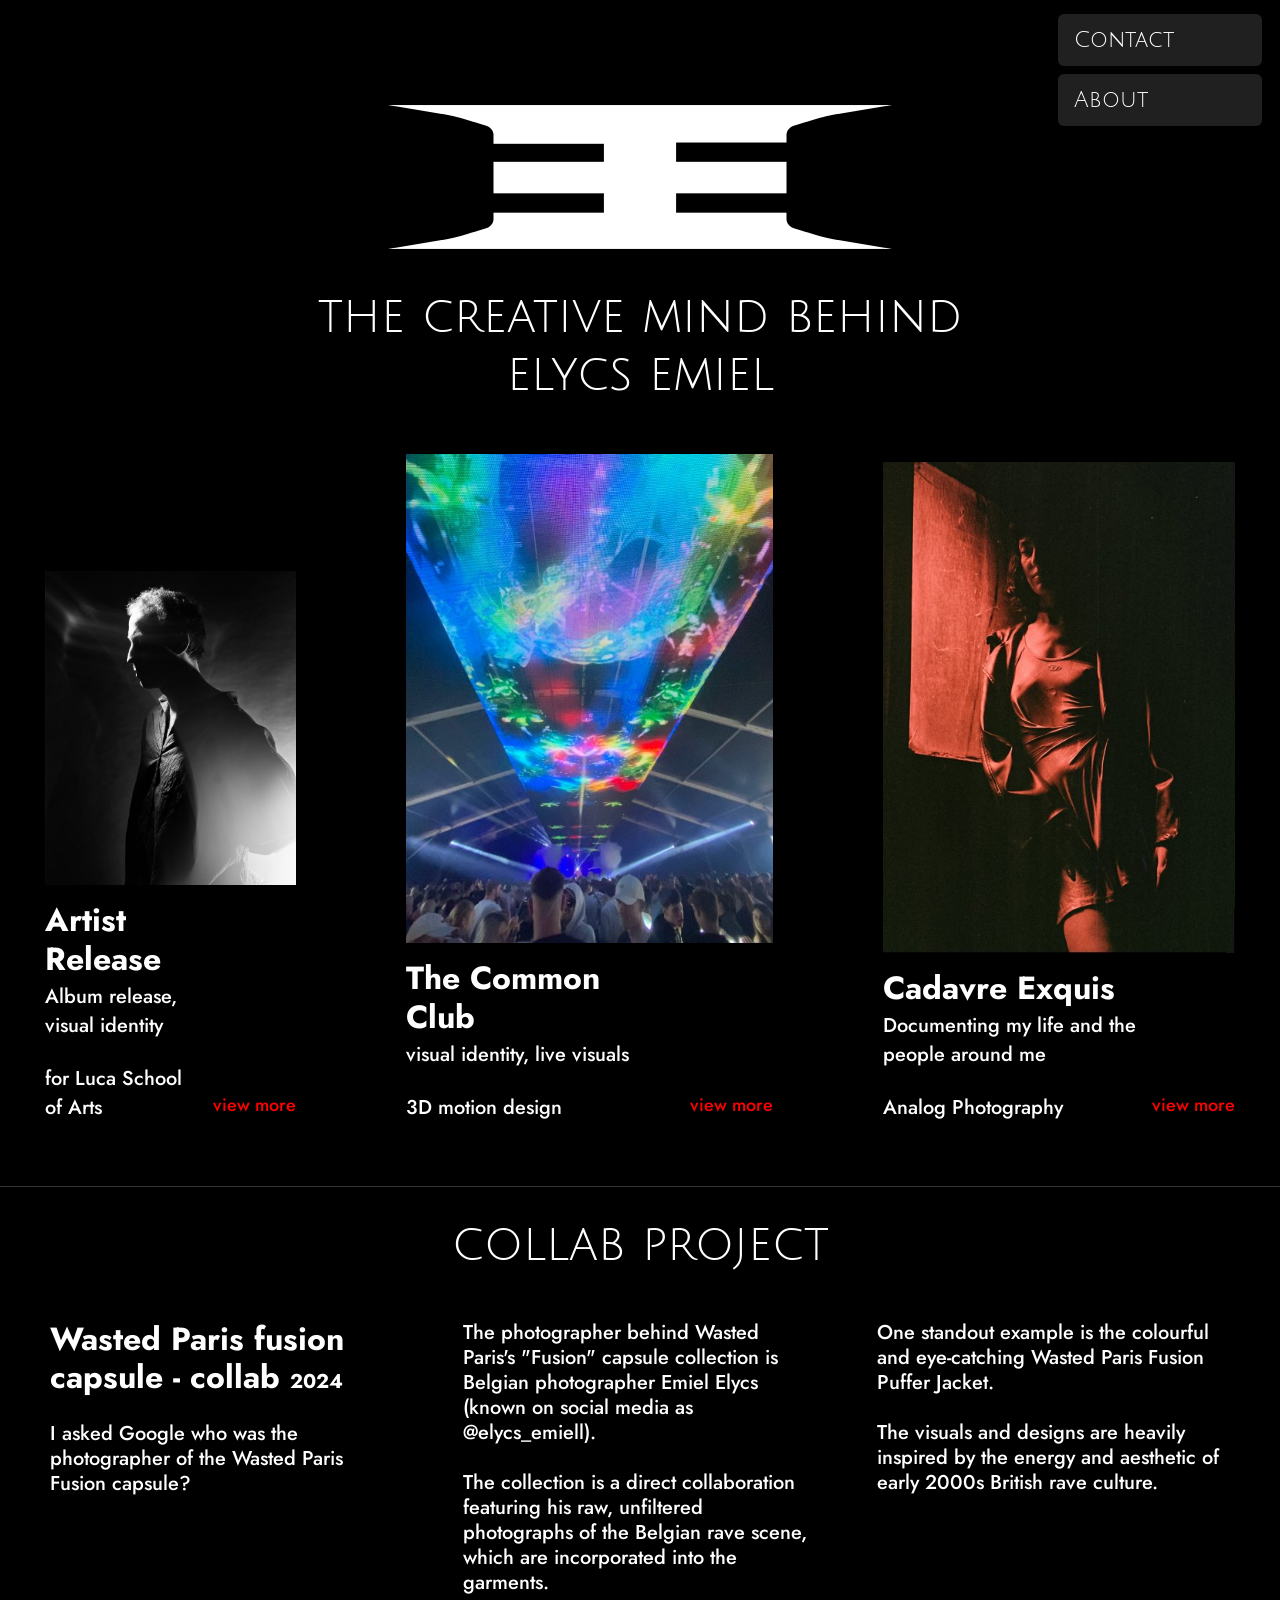
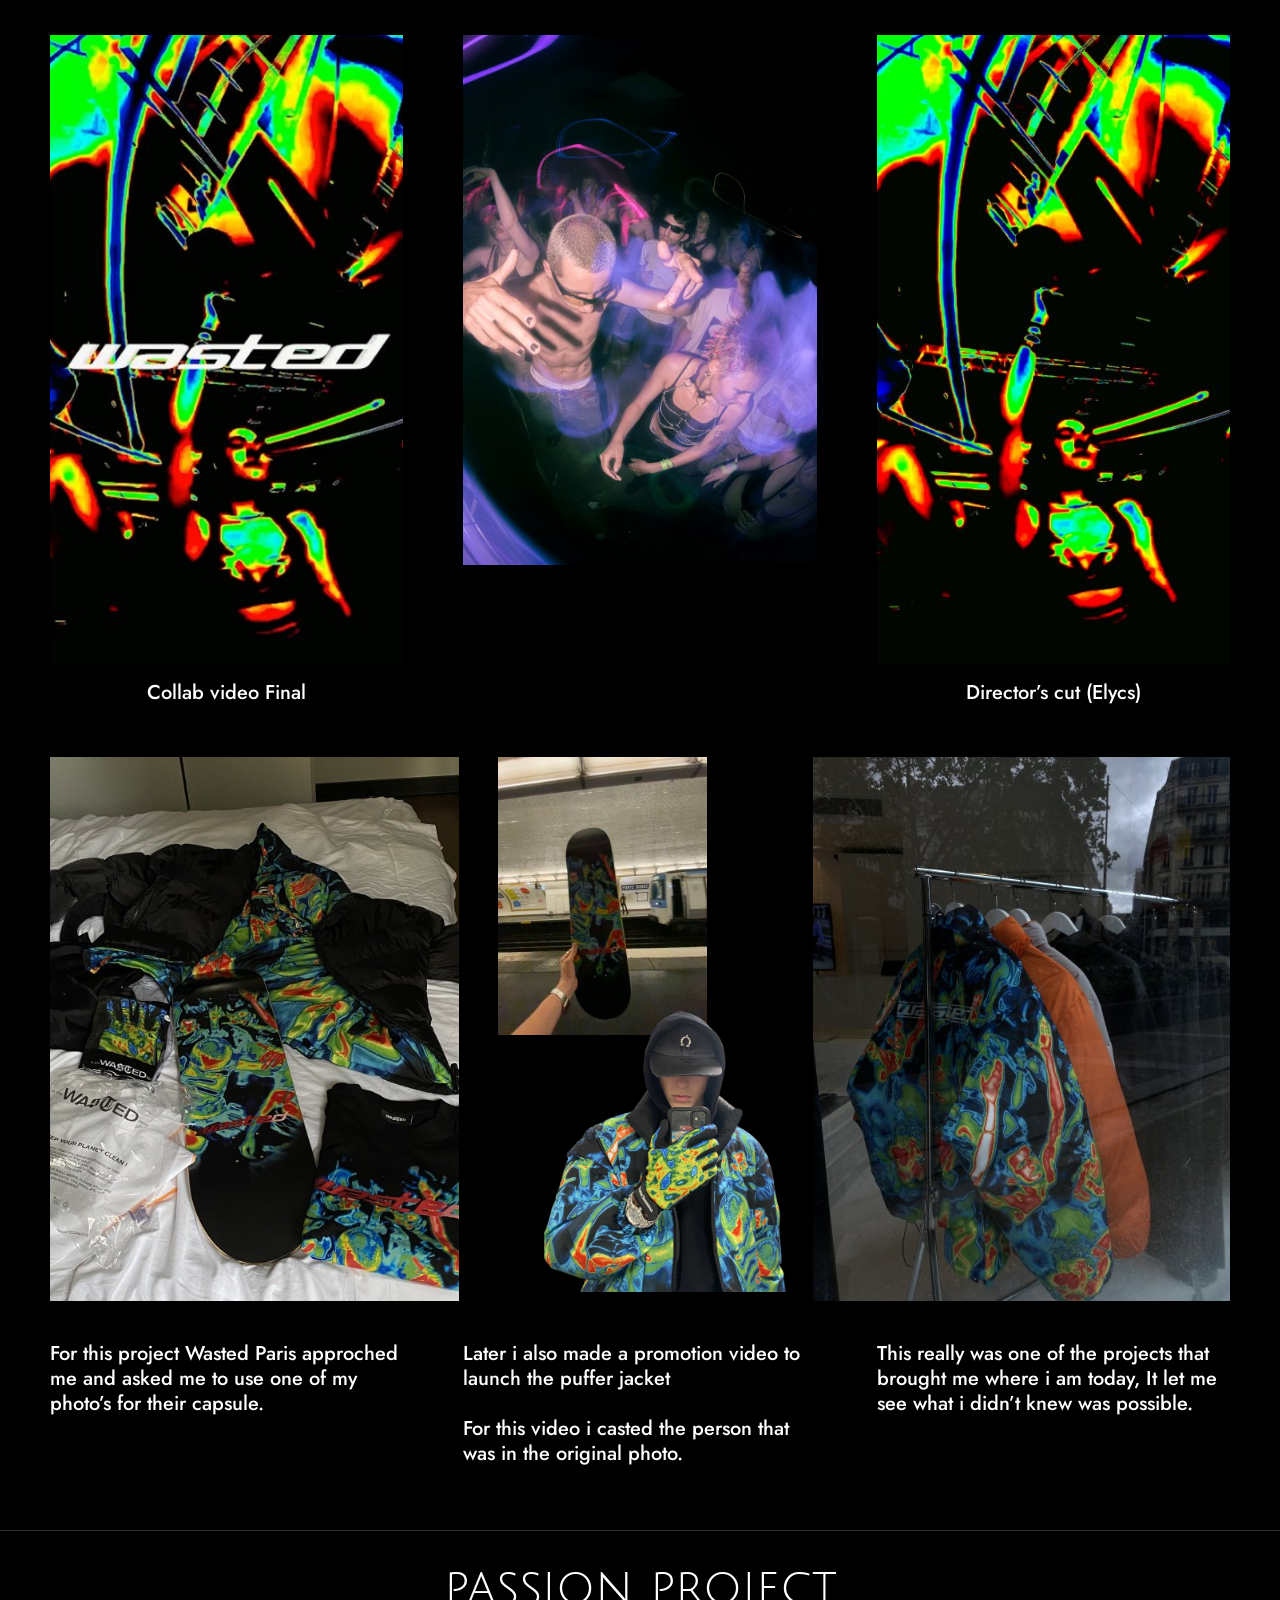
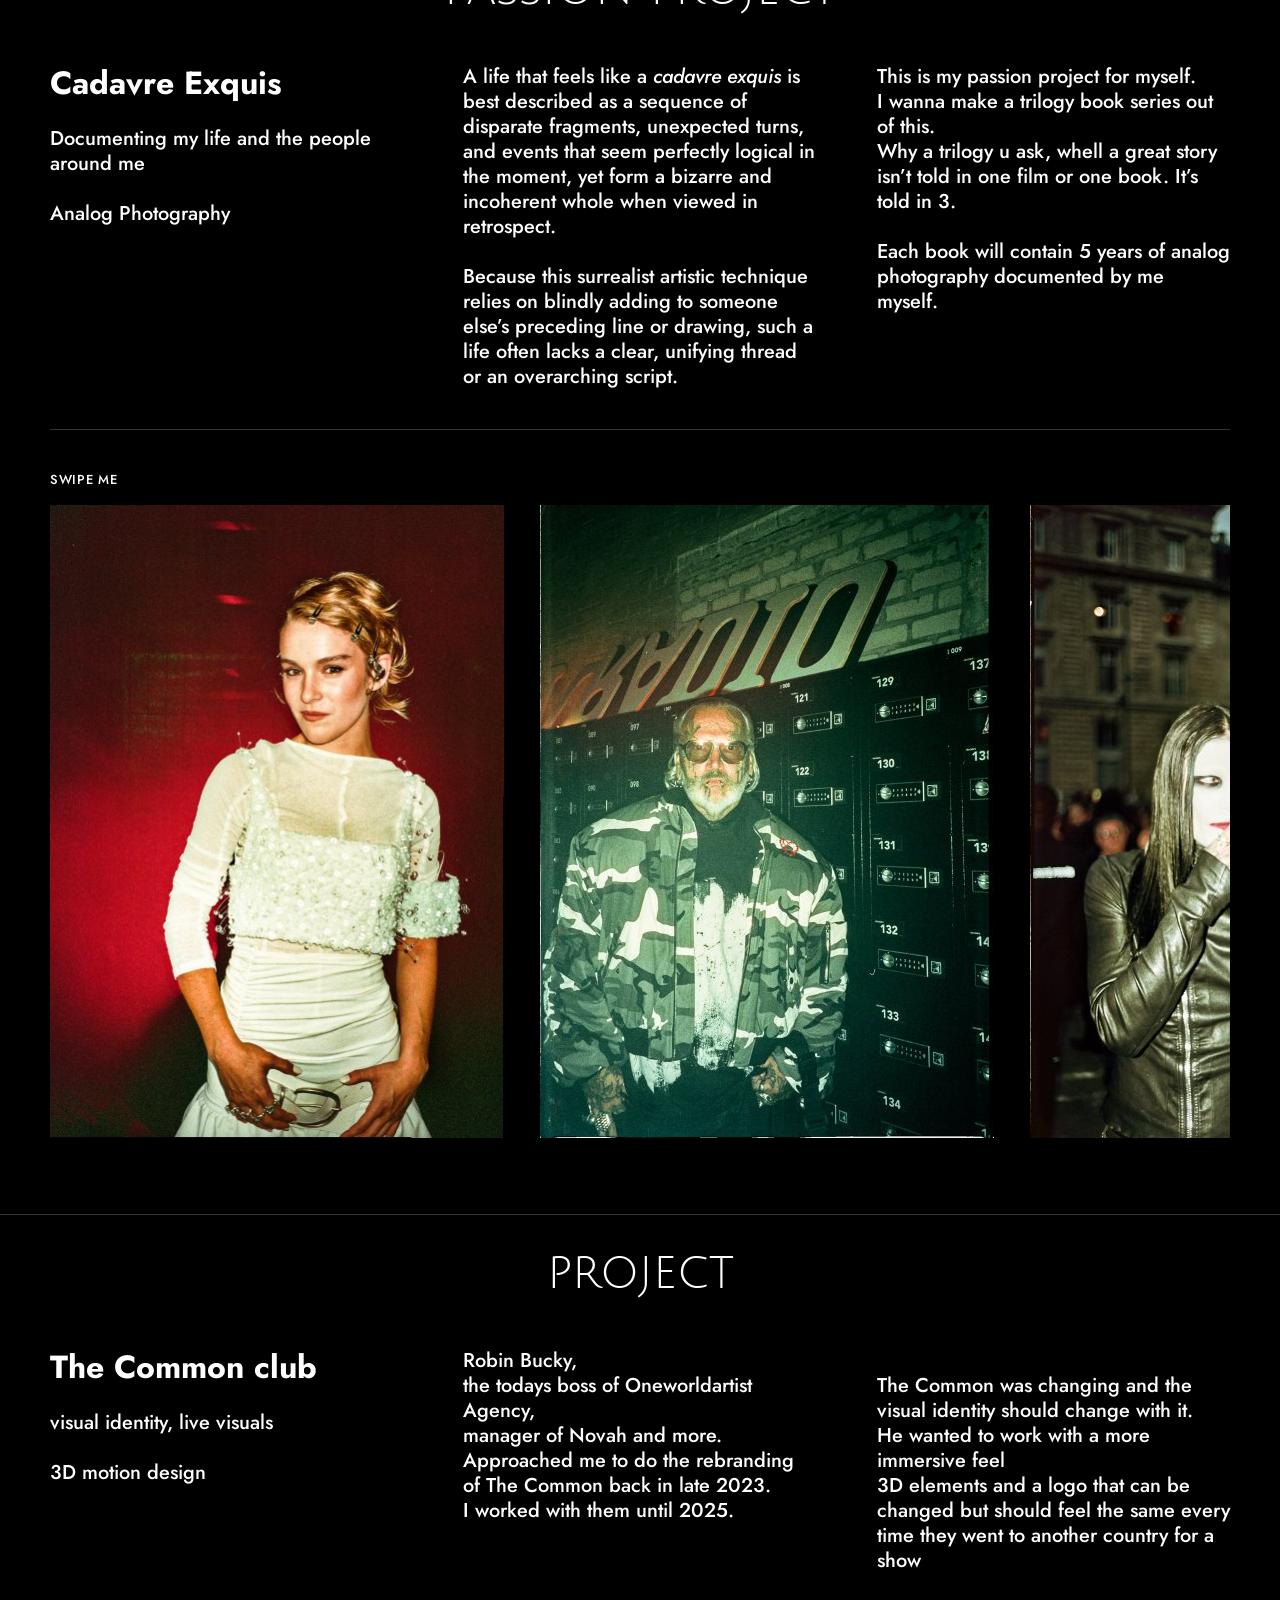
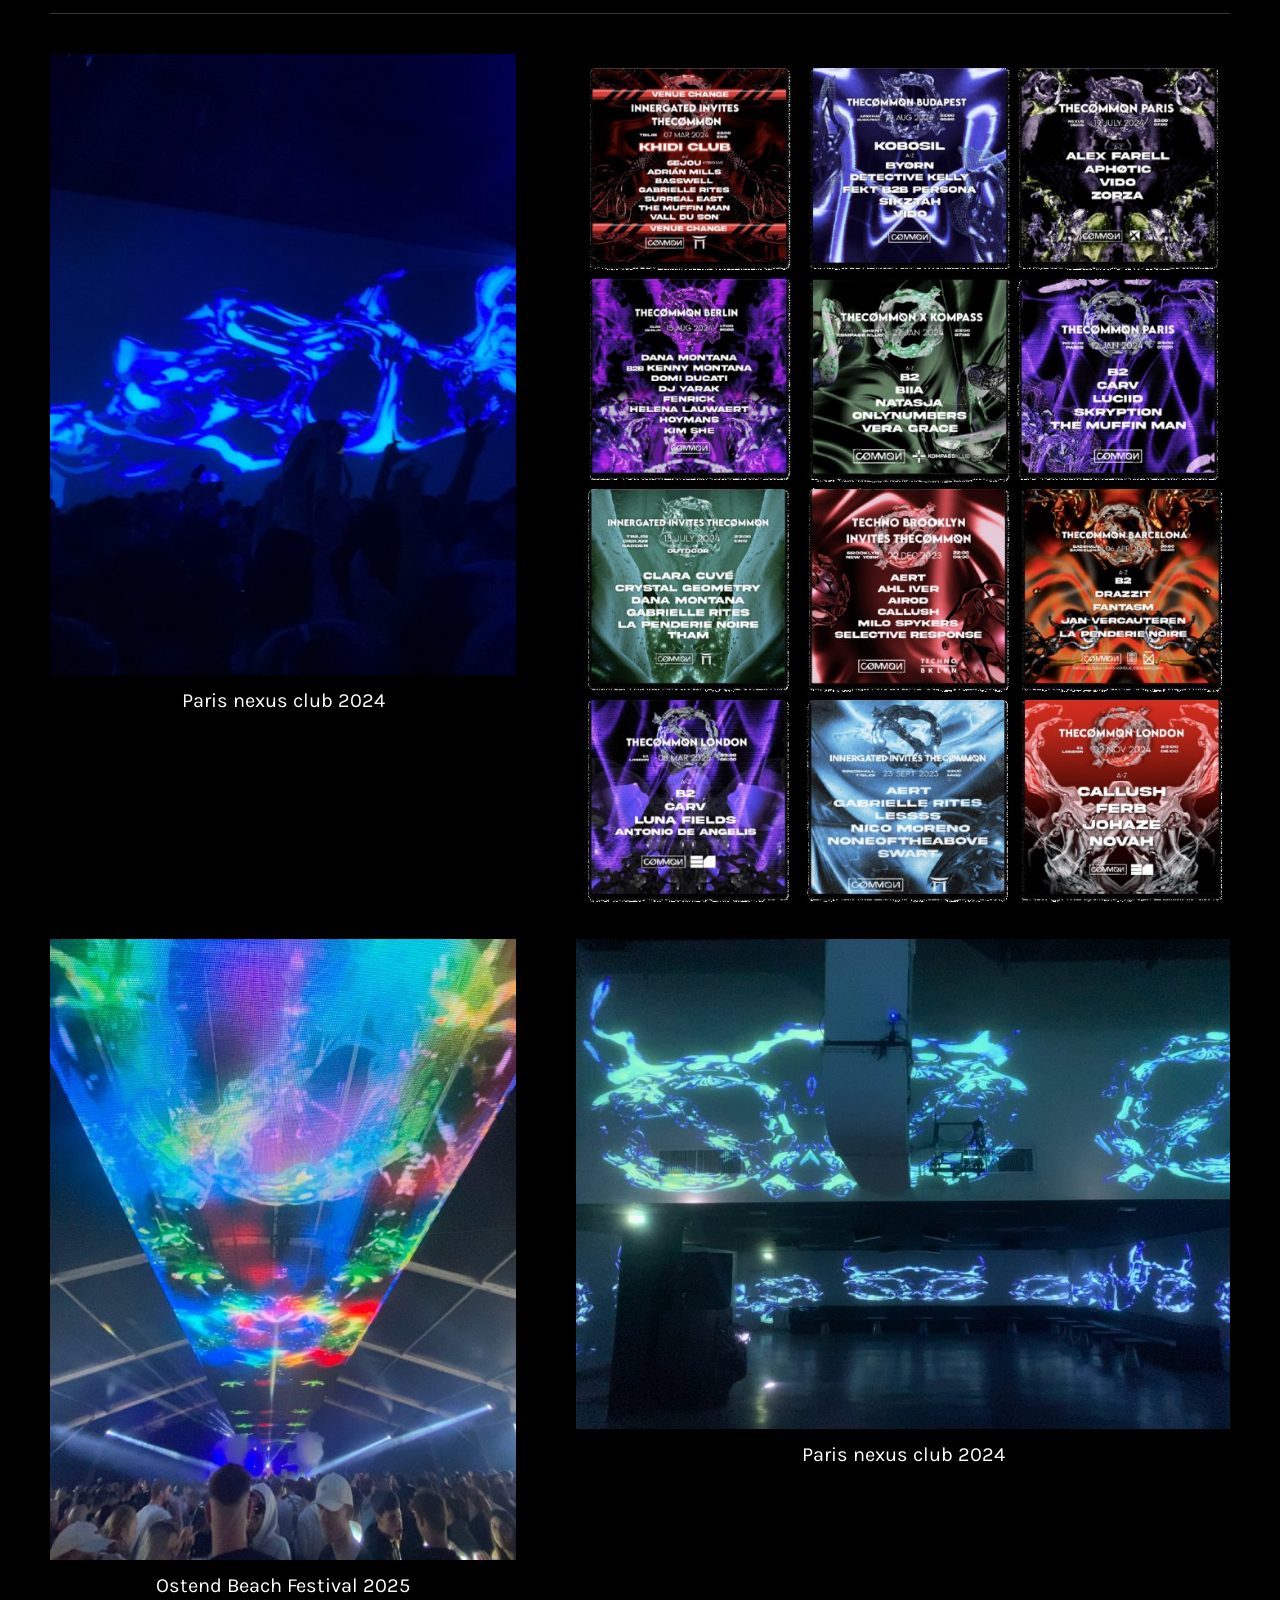
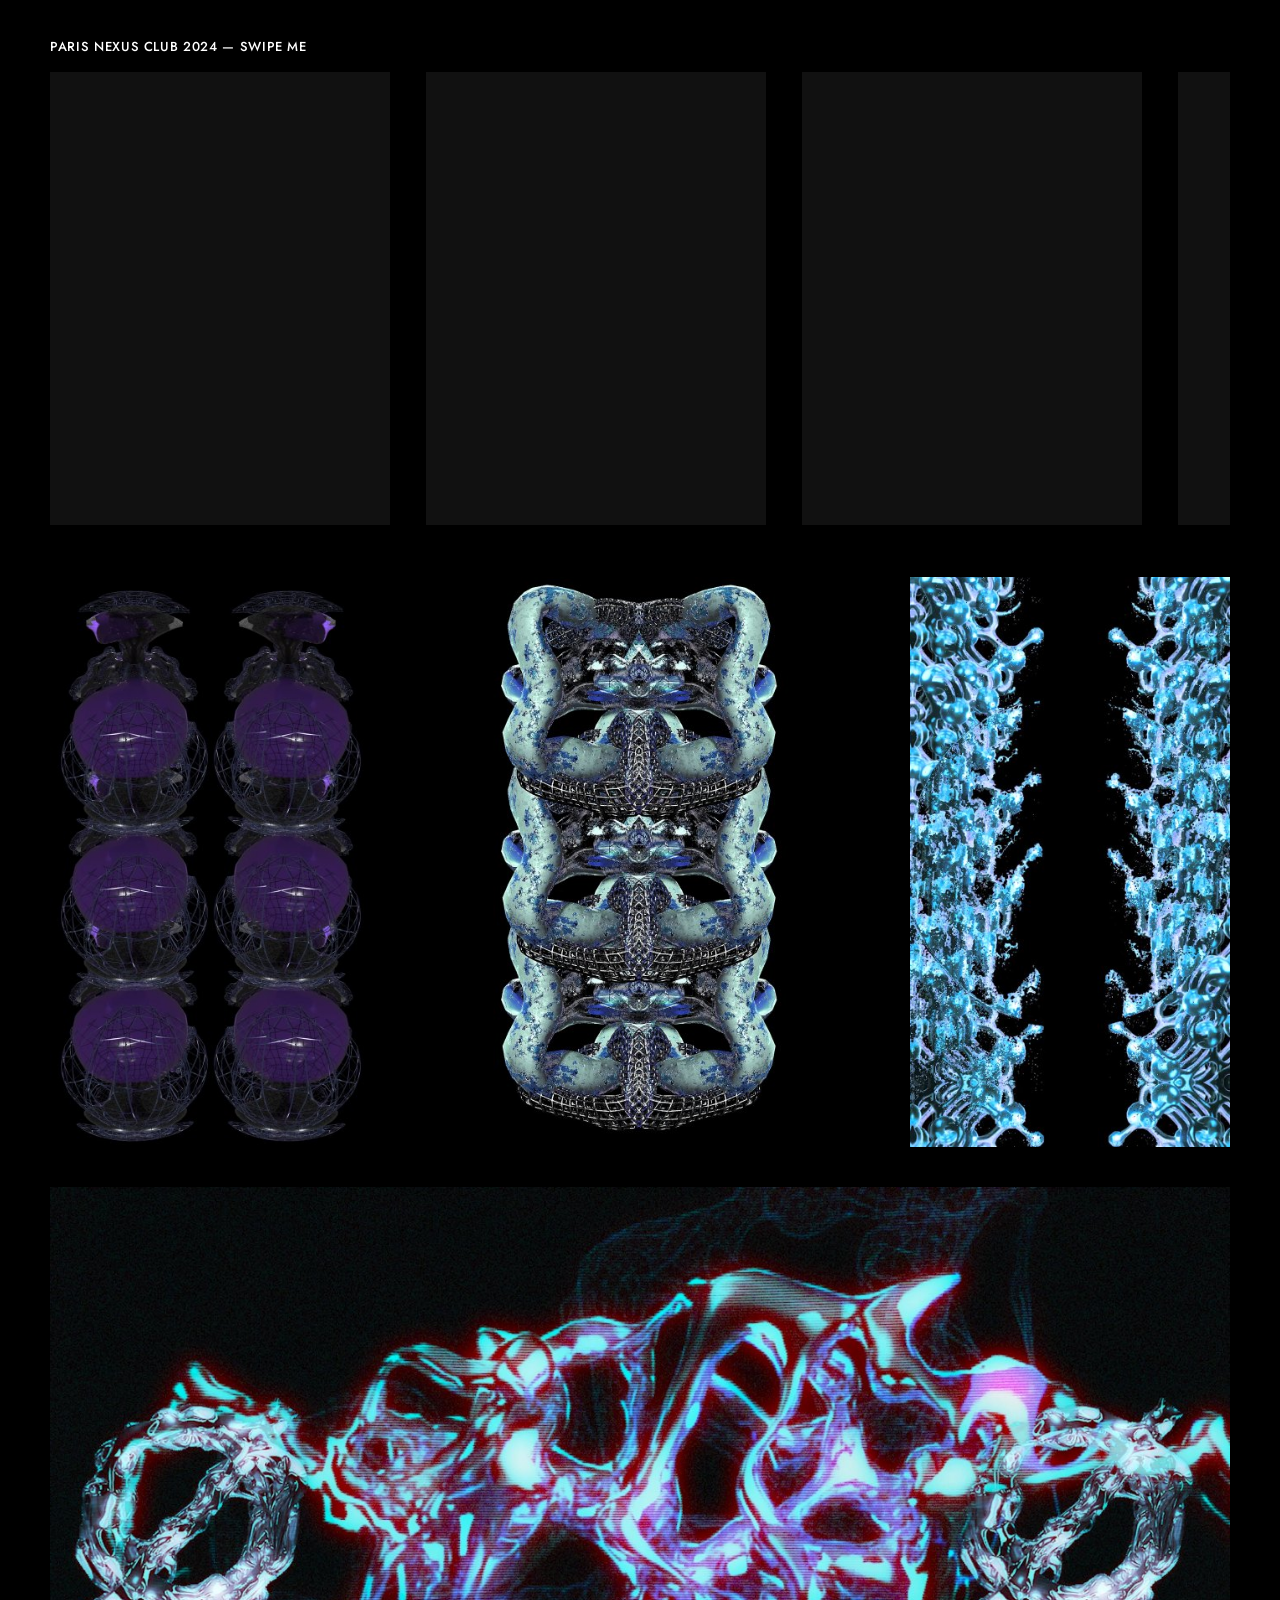
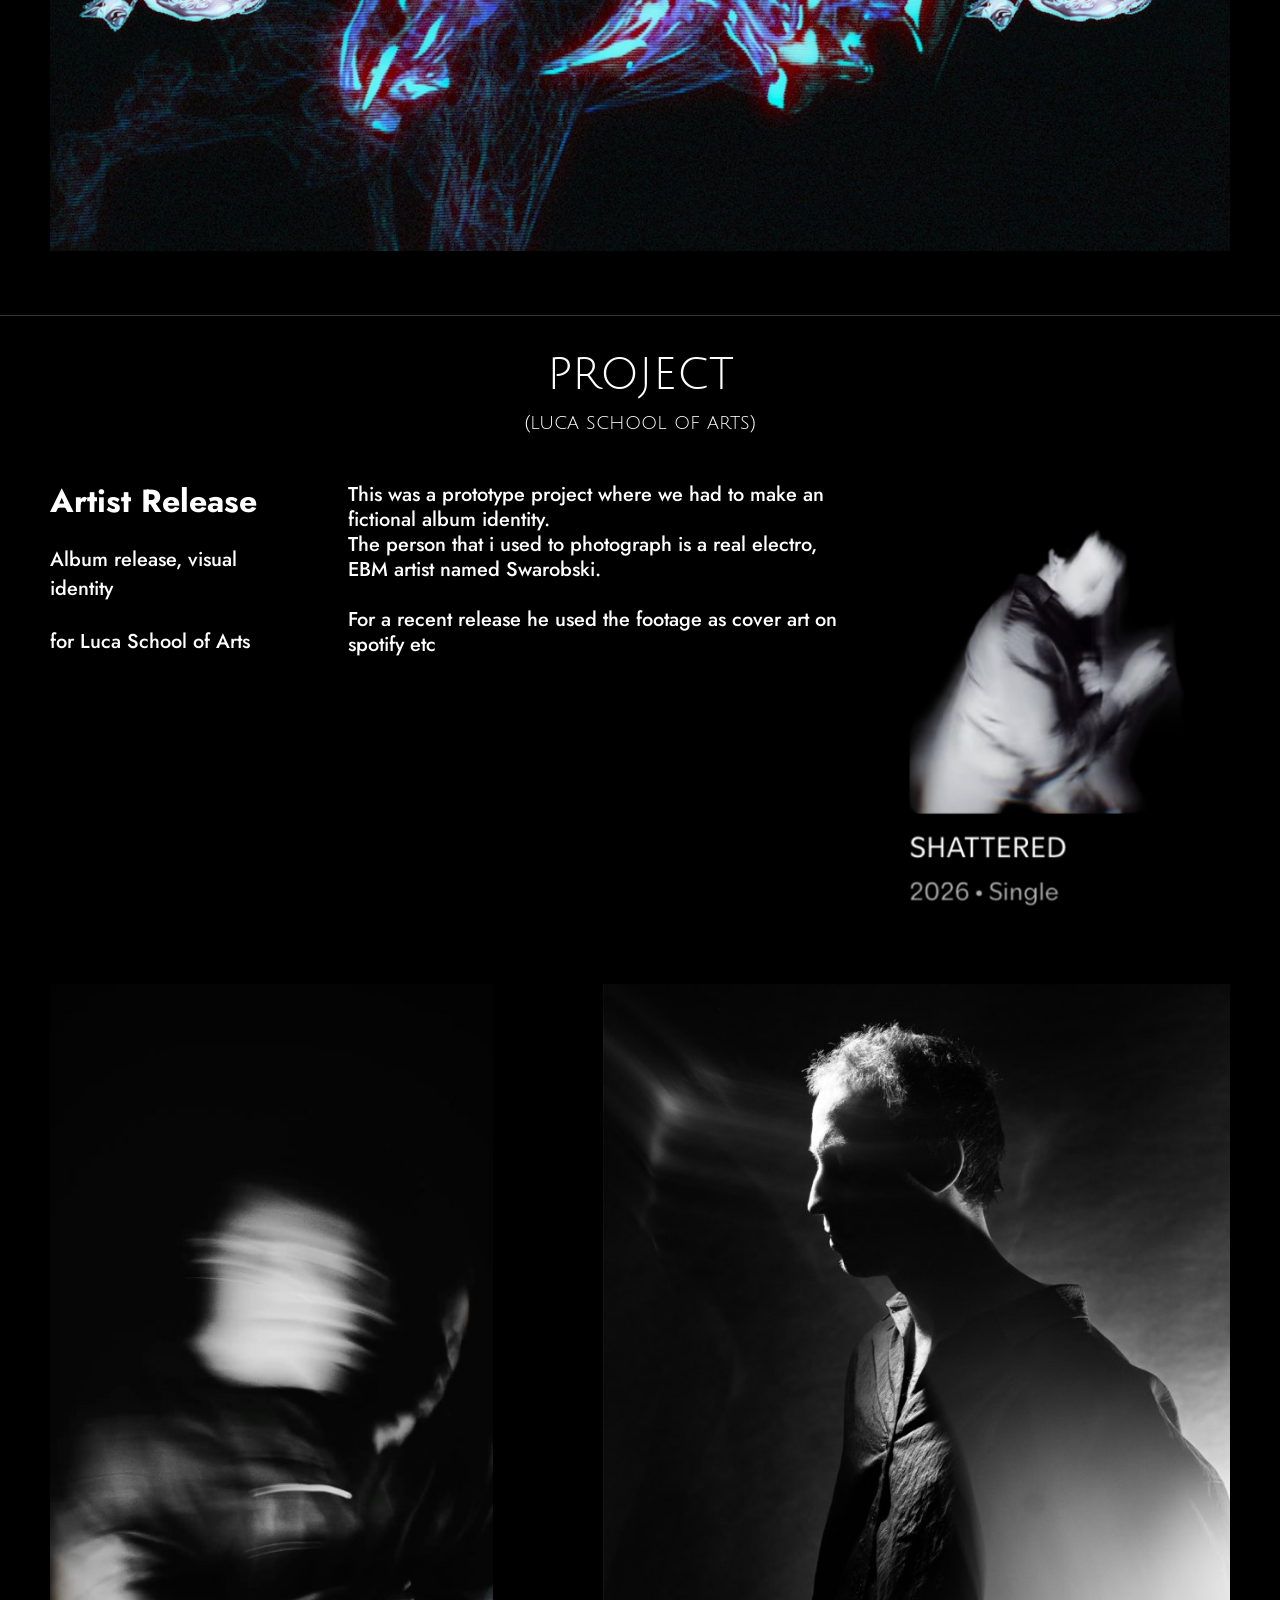
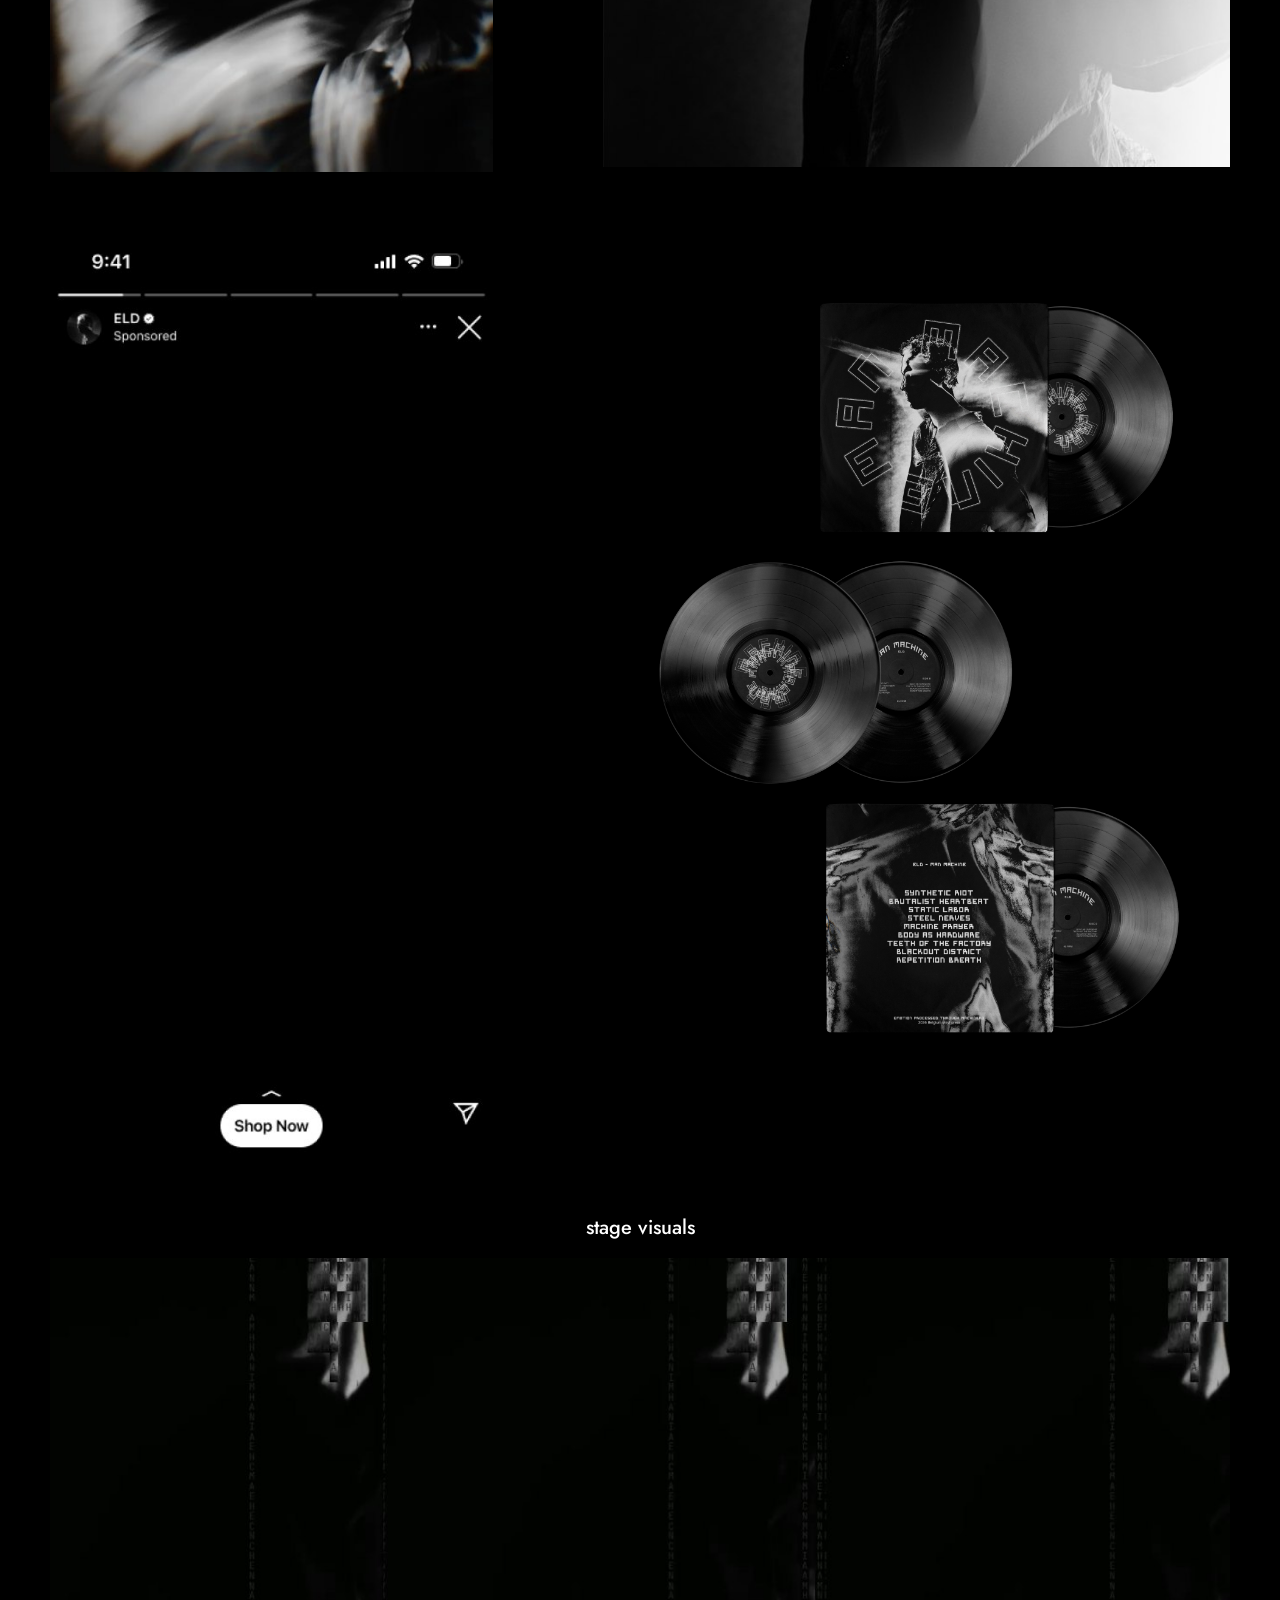
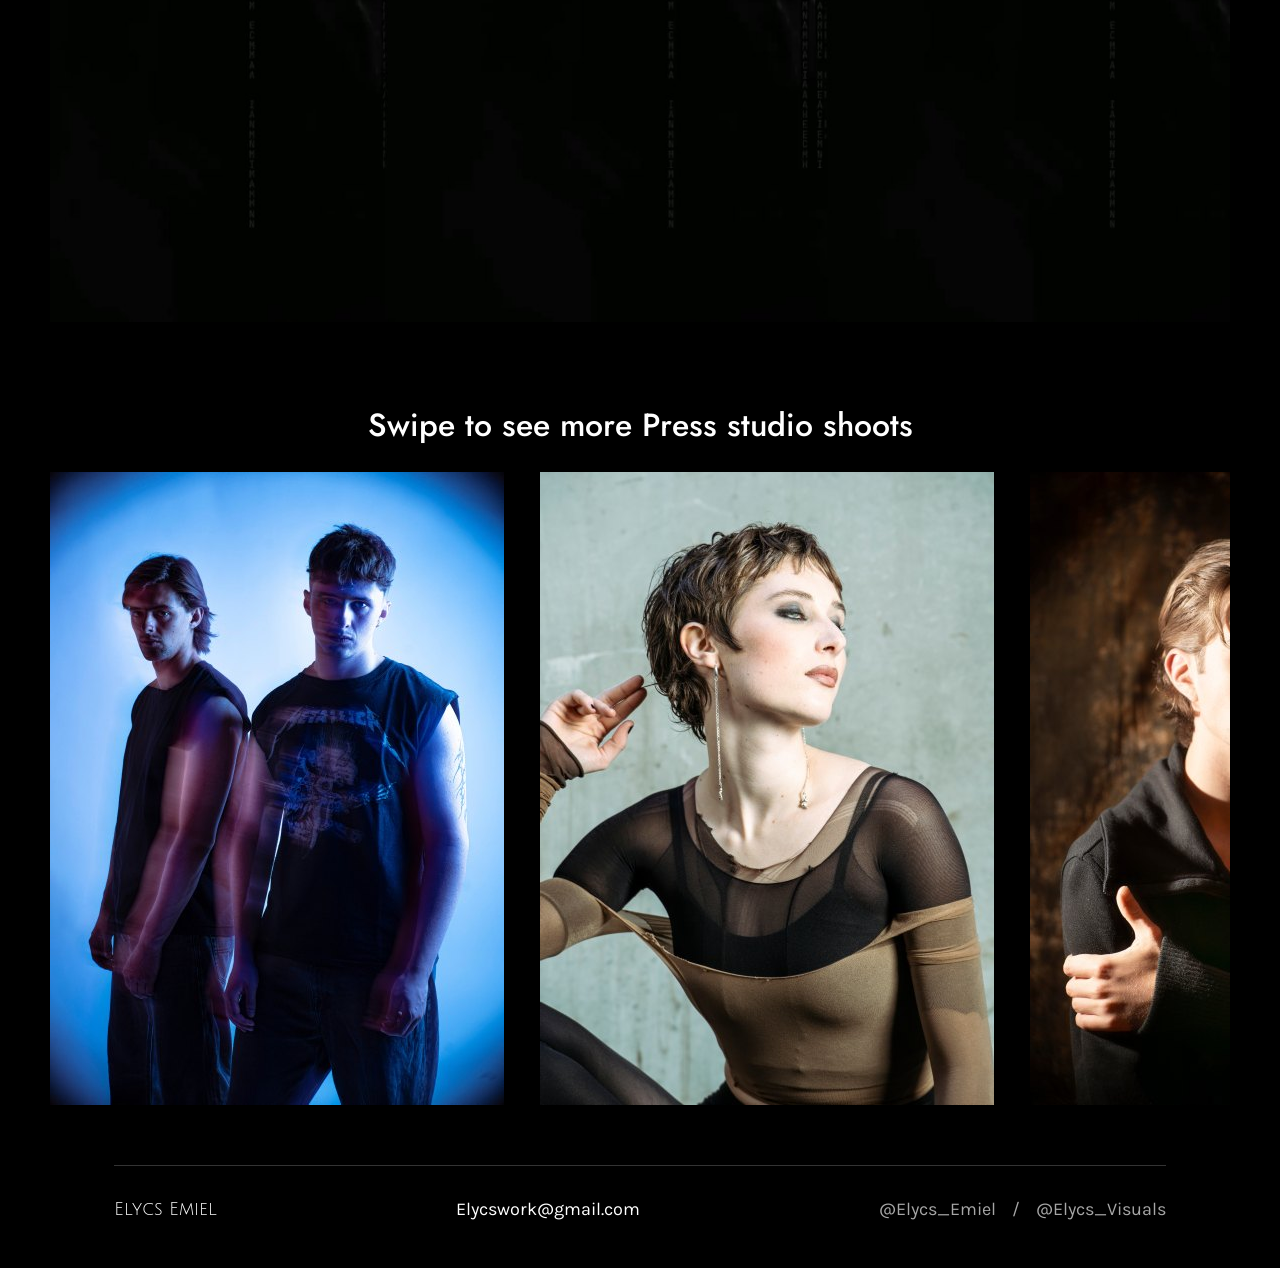
==== index.html @ 51294d19 "Add videos (The Common, Paris Nexus clips, Wasted Paris) Co-Authored-By: Claude Opus 5.5 <noreply@an" ====
<!DOCTYPE html>
<html lang="en">
<head>
  <meta charset="UTF-8">
  <meta name="viewport" content="width=device-width, initial-scale=1.0">
  <title>Elycs Emiel — Visual storyteller</title>
  <meta name="description" content="Portfolio of Elycs Emiel (Emiel Desmit): photography, video, visual design and 3D motion.">
  <link rel="preconnect" href="https://fonts.googleapis.com">
  <link rel="preconnect" href="https://fonts.gstatic.com" crossorigin>
  <link href="https://fonts.googleapis.com/css2?family=Julius+Sans+One&family=Karla:wght@400&family=Jost:wght@500;700&display=swap" rel="stylesheet">
  <link rel="stylesheet" href="css/style.css">
</head>
<body>

  <nav class="menu" aria-label="Main">
    <a href="contact.html">Contact</a>
    <a href="about.html">About</a>
  </nav>

  <main class="wrap">

    <!-- Hero -->
    <header class="hero">
      <img class="logo" src="img/logo.png" alt="Elycs Emiel">
      <h1>the creative mind behind<br>elycs emiel</h1>
    </header>

    <!-- Project overview -->
    <section class="cards" aria-label="Projects">
      <article class="card">
        <a class="thumb" href="#artist-release"><img src="img/artist-slides.jpg" alt="Artist Release — press photo"></a>
        <div class="card-info">
          <div>
            <h3>Artist Release</h3>
            <p>Album release, visual identity</p>
            <p>for Luca School of Arts</p>
          </div>
          <a class="view-more" href="#artist-release">view more</a>
        </div>
      </article>
      <article class="card">
        <a class="thumb" href="#the-common"><video src="video/common-3859.mp4" poster="img/card-common.jpg" autoplay muted loop playsinline preload="metadata" aria-label="The Common Club — LED stage visuals"></video></a>
        <div class="card-info">
          <div>
            <h3>The Common Club</h3>
            <p>visual identity, live visuals</p>
            <p>3D motion design</p>
          </div>
          <a class="view-more" href="#the-common">view more</a>
        </div>
      </article>
      <article class="card">
        <a class="thumb" href="#cadavre-exquis"><img src="img/card-cadavre.jpg" alt="Cadavre Exquis — analog photograph"></a>
        <div class="card-info">
          <div>
            <h3>Cadavre Exquis</h3>
            <p>Documenting my life and the people around me</p>
            <p>Analog Photography</p>
          </div>
          <a class="view-more" href="#cadavre-exquis">view more</a>
        </div>
      </article>
    </section>

    <!-- Collab project: Wasted Paris -->
    <section id="wasted-paris">
      <h2 class="section-head">collab project</h2>
      <div class="project">
        <div class="text-row">
          <div class="project-title">
            <h3>Wasted Paris fusion capsule - collab <span style="font-size:20px">2024</span></h3>
            <p>I asked Google who was the photographer of the Wasted Paris Fusion capsule?</p>
          </div>
          <div>
            <p>The photographer behind Wasted Paris's "Fusion" capsule collection is Belgian photographer Emiel Elycs (known on social media as @elycs_emiell).</p>
            <p>The collection is a direct collaboration featuring his raw, unfiltered photographs of the Belgian rave scene, which are incorporated into the garments.</p>
          </div>
          <div>
            <p>One standout example is the colourful and eye-catching Wasted Paris Fusion Puffer Jacket.</p>
            <p>The visuals and designs are heavily inspired by the energy and aesthetic of early 2000s British rave culture.</p>
          </div>
        </div>

        <div class="media-row">
          <figure>
            <img src="img/wasted-video.jpg" alt="Wasted Paris collab video">
            <figcaption>Collab video Final</figcaption>
          </figure>
          <figure>
            <img src="img/wasted-0ed0179.jpg" alt="Rave photograph used in the Fusion capsule">
          </figure>
          <figure>
            <img src="img/wasted-puffer-reel.jpg" alt="Fusion Puffer Jacket reel">
            <figcaption>Director’s cut (Elycs)</figcaption>
          </figure>
        </div>

        <div class="collage">
          <img src="img/wasted-5270.jpg" alt="Wasted Paris Fusion products">
          <div class="stack">
            <video class="back" src="video/wasted-5273.mp4" poster="img/wasted-5273.jpg" autoplay muted loop playsinline preload="metadata" aria-label="Fusion skateboard deck in the Paris metro"></video>
            <img class="front" src="img/wasted-5375.png" alt="Wearing the Fusion Puffer Jacket">
          </div>
          <img src="img/wasted-5279.jpg" alt="Fusion jackets in a Paris shop window">
        </div>

        <div class="text-row" style="margin-top:40px">
          <p>For this project Wasted Paris approched me and asked me to use one of my photo’s for their capsule.</p>
          <div>
            <p>Later i also made a promotion video to launch the puffer jacket</p>
            <p>For this video i casted the person that was in the original photo.</p>
          </div>
          <p>This really was one of the projects that brought me where i am today, It let me see what i didn’t knew was possible.</p>
        </div>
      </div>
    </section>

    <!-- Passion project: Cadavre Exquis -->
    <section id="cadavre-exquis">
      <h2 class="section-head">passion project</h2>
      <div class="project">
        <div class="text-row">
          <div class="project-title">
            <h3>Cadavre Exquis</h3>
            <p>Documenting my life and the people around me</p>
            <p>Analog Photography</p>
          </div>
          <div>
            <p>A life that feels like a <em>cadavre exquis</em> is best described as a sequence of disparate fragments, unexpected turns, and events that seem perfectly logical in the moment, yet form a bizarre and incoherent whole when viewed in retrospect.</p>
            <p>Because this surrealist artistic technique relies on blindly adding to someone else’s preceding line or drawing, such a life often lacks a clear, unifying thread or an overarching script.</p>
          </div>
          <div>
            <p>This is my passion project for myself.<br>I wanna make a trilogy book series out of this.<br>Why a trilogy u ask, whell a great story isn’t told in one film or one book. It’s told in 3.</p>
            <p>Each book will contain 5 years of analog photography documented by me myself.</p>
          </div>
        </div>
        <div class="divider"></div>
        <p class="carousel-label">SWIPE ME</p>
        <div class="carousel">
          <img src="img/cadavre-1.jpg" alt="Cadavre Exquis — analog photo 1" loading="lazy">
          <img src="img/cad-04.jpg" alt="Cadavre Exquis — analog photo 2" loading="lazy">
          <img src="img/cad-05.jpg" alt="Cadavre Exquis — analog photo 3" loading="lazy">
          <img src="img/cad-02b.jpg" alt="Cadavre Exquis — analog photo 4" loading="lazy">
          <img src="img/cad-06.jpg" alt="Cadavre Exquis — analog photo 5" loading="lazy">
          <img src="img/cad-07.jpg" alt="Cadavre Exquis — analog photo 6" loading="lazy">
          <img src="img/cad-08.jpg" alt="Cadavre Exquis — analog photo 7" loading="lazy">
          <img src="img/cad-09.jpg" alt="Cadavre Exquis — analog photo 8" loading="lazy">
          <img src="img/cad-10.jpg" alt="Cadavre Exquis — analog photo 9" loading="lazy">
          <img src="img/cad-11.jpg" alt="Cadavre Exquis — analog photo 10" loading="lazy">
          <img src="img/cad-12.jpg" alt="Cadavre Exquis — analog photo 11" loading="lazy">
          <img src="img/cad-13.jpg" alt="Cadavre Exquis — analog photo 12" loading="lazy">
          <img src="img/cad-14.jpg" alt="Cadavre Exquis — analog photo 13" loading="lazy">
          <img src="img/cad-15.jpg" alt="Cadavre Exquis — analog photo 14" loading="lazy">
          <img src="img/cad-16.jpg" alt="Cadavre Exquis — analog photo 15" loading="lazy">
          <img src="img/cad-17.jpg" alt="Cadavre Exquis — analog photo 16" loading="lazy">
          <img src="img/cad-18.jpg" alt="Cadavre Exquis — analog photo 17" loading="lazy">
          <img src="img/cad-19.jpg" alt="Cadavre Exquis — analog photo 18" loading="lazy">
          <img src="img/cad-20.jpg" alt="Cadavre Exquis — analog photo 19" loading="lazy">
          <img src="img/cad-21.jpg" alt="Cadavre Exquis — analog photo 20" loading="lazy">
          <img src="img/cad-22.jpg" alt="Cadavre Exquis — analog photo 21" loading="lazy">
          <img src="img/cad-23.jpg" alt="Cadavre Exquis — analog photo 22" loading="lazy">
          <img src="img/cad-24.jpg" alt="Cadavre Exquis — analog photo 23" loading="lazy">
        </div>
      </div>
    </section>

    <!-- Project: The Common -->
    <section id="the-common">
      <h2 class="section-head">project</h2>
      <div class="project">
        <div class="text-row">
          <div class="project-title">
            <h3>The Common club</h3>
            <p>visual identity, live visuals</p>
            <p>3D motion design</p>
          </div>
          <p>Robin Bucky,<br>the todays boss of Oneworldartist Agency,<br>manager of Novah and more.<br>Approached me to do the rebranding of The Common back in late 2023.<br>I worked with them until 2025.</p>
          <p>The Common was changing and the visual identity should change with it.<br>He wanted to work with a more immersive feel<br>3D elements and a logo that can be changed but should feel the same every time they went to another country for a show</p>
        </div>
        <div class="divider"></div>

        <div class="common-grid">
          <figure class="tall">
            <video src="video/common-9637.mp4" poster="img/common-9637.jpg" autoplay muted loop playsinline preload="metadata" aria-label="Live visuals at Nexus club Paris"></video>
            <figcaption class="karla">Paris nexus club 2024</figcaption>
          </figure>
          <img class="posters" src="img/common-posters.jpg" alt="The Common event posters">
          <figure class="tall">
            <video src="video/common-3859.mp4" poster="img/common-3859.jpg" autoplay muted loop playsinline preload="metadata" aria-label="LED ceiling visuals at Ostend Beach Festival"></video>
            <figcaption class="karla">Ostend Beach Festival 2025</figcaption>
          </figure>
          <figure>
            <video src="video/paris-9612.mp4" poster="img/common-9612.jpg" autoplay muted loop playsinline preload="metadata" aria-label="Projection mapping at Nexus club Paris"></video>
            <figcaption class="karla">Paris nexus club 2024</figcaption>
          </figure>
        </div>


        <p class="carousel-label" style="margin-top:40px">PARIS NEXUS CLUB 2024 — SWIPE ME</p>
        <div class="carousel video-row">
          <video src="video/paris-9608.mp4" autoplay muted loop playsinline preload="metadata" aria-label="Paris nexus club 2024 clip 1"></video>
          <video src="video/paris-9609.mp4" autoplay muted loop playsinline preload="metadata" aria-label="Paris nexus club 2024 clip 2"></video>
          <video src="video/paris-9610.mp4" autoplay muted loop playsinline preload="metadata" aria-label="Paris nexus club 2024 clip 3"></video>
          <video src="video/paris-9611.mp4" autoplay muted loop playsinline preload="metadata" aria-label="Paris nexus club 2024 clip 4"></video>
          <video src="video/paris-9613.mp4" autoplay muted loop playsinline preload="metadata" aria-label="Paris nexus club 2024 clip 5"></video>
        </div>

        <div class="visual-row">
          <img src="img/common-visual-002.jpg" alt="The Common 3D visual">
          <img src="img/common-visual-008.jpg" alt="The Common 3D visual">
          <img src="img/common-visual-006.jpg" alt="The Common 3D visual">
        </div>
        <video class="wide" src="video/common-long-visual.mp4" poster="img/common-long-visual.jpg" autoplay muted loop playsinline preload="metadata" aria-label="The Common x Nexus Paris — long visual"></video>
      </div>
    </section>

    <!-- Project: Artist Release -->
    <section id="artist-release">
      <h2 class="section-head">project<small>(luca school of arts)</small></h2>
      <div class="project">
        <div class="artist-intro">
          <div class="project-title">
            <h3>Artist Release</h3>
            <p>Album release, visual identity</p>
            <p>for Luca School of Arts</p>
          </div>
          <div class="text-row" style="display:block">
            <p>This was a prototype project where we had to make an fictional album identity.<br>The person that i used to photograph is a real electro, EBM artist named Swarobski.</p>
            <p>For a recent release he used the footage as cover art on spotify etc</p>
          </div>
          <img src="img/artist-spotify.png" alt="Spotify single cover — Shattered (2026)">
        </div>

        <div class="artist-media">
          <img src="img/artist-swarre-reel.jpg" alt="Swarre studio shoot reel">
          <img src="img/artist-slides.jpg" alt="Swarobski press photo">
        </div>

        <div class="artist-media">
          <img src="img/artist-story.jpg" alt="Social media story mockup">
          <div class="vinyls">
            <img class="v3" src="img/artist-mockup3.png" alt="Man Machine vinyl — front">
            <img class="v4" src="img/artist-mockup4.png" alt="Man Machine vinyl — records">
            <img class="v2" src="img/artist-mockup2.png" alt="Man Machine vinyl — back">
          </div>
        </div>

        <p class="stage-label">stage visuals</p>
        <img class="stage" src="img/stage-visual4.jpg" alt="Stage visual">

        <p class="studio-title">Swipe to see more Press studio shoots</p>
        <div class="carousel">
          <img src="img/studio-1.jpg" alt="Press studio shoot 1" loading="lazy">
          <img src="img/studio-2.jpg" alt="Press studio shoot 2" loading="lazy">
          <img src="img/studio-3.jpg" alt="Press studio shoot 3" loading="lazy">
          <img src="img/studio-04.jpg" alt="Press studio shoot 4" loading="lazy">
          <img src="img/studio-05.jpg" alt="Press studio shoot 5" loading="lazy">
          <img src="img/studio-06.jpg" alt="Press studio shoot 6" loading="lazy">
          <img src="img/studio-07.jpg" alt="Press studio shoot 7" loading="lazy">
          <img src="img/studio-08.jpg" alt="Press studio shoot 8" loading="lazy">
          <img src="img/studio-09.jpg" alt="Press studio shoot 9" loading="lazy">
          <img src="img/studio-10.jpg" alt="Press studio shoot 10" loading="lazy">
          <img src="img/studio-11.jpg" alt="Press studio shoot 11" loading="lazy">
          <img src="img/studio-12.jpg" alt="Press studio shoot 12" loading="lazy">
          <img src="img/studio-13.jpg" alt="Press studio shoot 13" loading="lazy">
          <img src="img/studio-14.jpg" alt="Press studio shoot 14" loading="lazy">
          <img src="img/studio-15.jpg" alt="Press studio shoot 15" loading="lazy">
          <img src="img/studio-16.jpg" alt="Press studio shoot 16" loading="lazy">
          <img src="img/studio-17.jpg" alt="Press studio shoot 17" loading="lazy">
          <img src="img/studio-18.jpg" alt="Press studio shoot 18" loading="lazy">
          <img src="img/studio-19.jpg" alt="Press studio shoot 19" loading="lazy">
          <img src="img/studio-20.jpg" alt="Press studio shoot 20" loading="lazy">
          <img src="img/studio-21.jpg" alt="Press studio shoot 21" loading="lazy">
          <img src="img/studio-22.jpg" alt="Press studio shoot 22" loading="lazy">
          <img src="img/studio-23.jpg" alt="Press studio shoot 23" loading="lazy">
          <img src="img/studio-24.jpg" alt="Press studio shoot 24" loading="lazy">
        </div>
      </div>
    </section>

    <footer class="footer">
      <span class="sig">Elycs Emiel</span>
      <a href="mailto:Elycswork@gmail.com">Elycswork@gmail.com</a>
      <span class="socials"><a href="https://www.instagram.com/elycs_emiell/" target="_blank" rel="noopener">@Elycs_Emiel</a>    /    <a href="https://www.instagram.com/elycs_visuals/" target="_blank" rel="noopener">@Elycs_Visuals</a></span>
    </footer>
  </main>

  <script src="js/main.js"></script>
</body>
</html>
---- css/style.css ----
/* Elycs Emiel — portfolio
   Built from the Figma file "WEBSITE ELYCS EMIEL" (desktop frame 1512px wide). */

:root {
  --bg: #000;
  --text: #fff;
  --muted: #a6a6a6;
  --line: #333;
  --btn: #272727;
  --btn-nav: #202020;
  --accent: #ff0000;
  --pad: 114px;
  --font-display: "Julius Sans One", sans-serif;
  --font-body: "Karla", sans-serif;
  --font-text: "Futura", "Futura PT", "Jost", sans-serif;
}

* { box-sizing: border-box; margin: 0; padding: 0; }
html { scroll-behavior: smooth; }
body {
  background: var(--bg);
  color: var(--text);
  font-family: var(--font-text);
  font-weight: 500;
  -webkit-font-smoothing: antialiased;
  overflow-x: hidden;
}
img { display: block; max-width: 100%; height: auto; }
a { color: inherit; text-decoration: none; }

.wrap { width: 100%; max-width: 1512px; margin: 0 auto; }

/* ---------- Sticky menu (home) ---------- */
.menu {
  position: fixed;
  top: 6px;
  right: max(10px, calc((100vw - 1512px) / 2 + 10px));
  z-index: 50;
  width: 220px;
  padding: 8px;
  display: flex;
  flex-direction: column;
  gap: 8px;
  background: var(--bg);
  border-radius: 8px;
}
.menu a {
  display: flex;
  align-items: center;
  height: 52px;
  padding: 0 16px;
  background: var(--btn-nav);
  border-radius: 6px;
  font-family: var(--font-display);
  font-size: 22px;
  transition: background .2s;
}
.menu a:hover { background: #333; }

/* ---------- Hero ---------- */
.hero { padding: 105px var(--pad) 0; text-align: center; }
.hero .logo { width: 504px; margin: 0 auto; }
.hero h1 {
  margin-top: 40px;
  font-family: var(--font-display);
  font-weight: 400;
  font-size: 48px;
  line-height: 1.2;
}

/* ---------- Project cards ---------- */
.cards {
  display: grid;
  grid-template-columns: 325fr 475fr 455fr;
  gap: 0 110px;
  align-items: end;
  padding: 50px 45px 0;
}
.card img { width: 100%; aspect-ratio: auto; transition: transform .4s, filter .4s; }
.card a.thumb { display: block; overflow: hidden; }
.card a.thumb:hover img { transform: scale(1.03); filter: brightness(1.1); }
.card-info {
  margin-top: 16px;
  display: flex;
  justify-content: space-between;
  align-items: flex-end;
  gap: 12px;
}
.card h3, .project-title h3 { font-weight: 700; font-size: 32px; line-height: 1.2; }
.card p, .project-title p { font-size: 20px; margin-top: 4px; }
.card p + p, .project-title p + p { margin-top: 24px; }
.view-more { color: var(--accent); font-size: 18px; white-space: nowrap; padding-bottom: 4px; }
.view-more:hover { text-decoration: underline; }

/* ---------- Section headings ---------- */
.section-head {
  margin-top: 64px;
  border-top: 1px solid var(--line);
  padding: 32px 0 48px;
  text-align: center;
  font-family: var(--font-display);
  font-weight: 400;
  font-size: 48px;
  line-height: 1.1;
}
.section-head small {
  display: block;
  margin-top: 12px;
  font-size: 20px;
}
.divider { border-top: 1px solid var(--line); margin: 40px 0; }

.project { padding: 0 50px; }
.text-row {
  display: grid;
  grid-template-columns: repeat(3, 1fr);
  gap: 60px;
  font-size: 20px;
  line-height: 1.25;
}
.text-row p + p { margin-top: 1.25em; }
.project-title p { margin-top: 24px; }

.media-row { display: flex; gap: 60px; align-items: flex-start; margin-top: 40px; }
.media-row figure { flex: 1; }
figcaption { margin-top: 14px; text-align: center; font-size: 20px; }
figcaption.karla { font-family: var(--font-body); font-weight: 400; }

/* Wasted collage */
.collage { display: grid; grid-template-columns: 512fr 444fr 522fr; gap: 0; margin-top: 50px; align-items: start; }
.collage .stack { position: relative; aspect-ratio: 444 / 671; }
.collage .stack .back { position: absolute; left: 11%; top: 0; width: 59%; }
.collage .stack .front { position: absolute; right: 0; bottom: 0; width: 76%; }

/* Carousels */
.carousel-label { font-size: 13px; margin: 0 0 16px 0; letter-spacing: .05em; }
.carousel {
  display: flex;
  gap: 36px;
  overflow-x: auto;
  scroll-snap-type: x mandatory;
  padding-bottom: 12px;
  cursor: grab;
  scrollbar-width: thin;
  scrollbar-color: #444 transparent;
}
.carousel.dragging { cursor: grabbing; scroll-snap-type: none; }
.carousel img {
  flex: 0 0 auto;
  width: 454px;
  height: 633px;
  object-fit: cover;
  scroll-snap-align: start;
  user-select: none;
  -webkit-user-drag: none;
}

/* The Common */
.common-grid {
  display: grid;
  grid-template-columns: 563fr 790fr;
  gap: 24px 60px;
  margin-top: 40px;
}
.common-grid .posters { grid-row: span 1; }
.common-grid .tall { align-self: start; }
.visual-row { display: grid; grid-template-columns: repeat(3, 1fr); gap: 110px; margin-top: 40px; }
.wide { margin-top: 40px; }

/* Artist release */
.artist-intro { display: grid; grid-template-columns: 275fr 553fr 369fr; gap: 50px; align-items: start; }
.artist-media { display: grid; grid-template-columns: 516fr 729fr; gap: 110px; margin-top: 60px; align-items: start; }
.vinyls { position: relative; aspect-ratio: 1030 / 1420; }
.vinyls img { position: absolute; width: 76%; }
.vinyls .v3 { top: 0; right: 0; }
.vinyls .v4 { top: 30%; left: 0; z-index: 2; }
.vinyls .v2 { top: 58%; right: -1%; z-index: 3; }
.stage-label { text-align: center; font-size: 20px; margin: 60px 0 16px; }
.stage { width: 100%; max-width: 1257px; margin: 0 auto; }
.studio-title { text-align: center; font-size: 32px; margin: 80px 0 24px; }

/* ---------- Footer ---------- */
.footer {
  margin: 48px var(--pad) 0;
  border-top: 1px solid var(--line);
  padding: 32px 0 48px;
  display: flex;
  justify-content: space-between;
  align-items: center;
  gap: 16px;
  font-size: 18px;
  font-family: var(--font-body);
  font-weight: 400;
}
.footer .sig { font-family: var(--font-display); }
.footer .socials { color: var(--muted); white-space: pre; }
.footer a:hover { text-decoration: underline; }

/* ---------- Sub pages (About / Contact) ---------- */
.subnav { position: relative; height: 242px; padding: 0 var(--pad); }
.subnav .logo { position: absolute; left: 50%; top: 59px; width: 270px; transform: translateX(-50%); }
.back-btn {
  position: absolute;
  left: var(--pad);
  top: 150px;
  display: inline-flex;
  align-items: center;
  gap: 12px;
  height: 48px;
  padding: 0 16px;
  background: var(--btn);
  border-radius: 8px;
  font-family: var(--font-display);
  font-size: 20px;
  transition: background .2s;
}
.back-btn:hover { background: #3a3a3a; }
.back-btn svg { width: 18px; height: 18px; }
.current {
  position: absolute;
  right: 180px;
  top: 150px;
  font-family: var(--font-body);
  font-size: 16px;
  color: var(--muted);
}

.page { padding: 48px var(--pad) 0; }
.page-intro { padding-bottom: 64px; }
.page-intro h1 { font-family: var(--font-display); font-weight: 400; font-size: 48px; line-height: 1.1; }
.page-intro p { margin-top: 24px; font-family: var(--font-body); font-weight: 400; font-size: 24px; line-height: 1.4; color: var(--muted); }

/* About */
.bio-grid { display: grid; grid-template-columns: 351px 517px 308px; gap: 48px; padding-bottom: 96px; }
.bio { display: flex; flex-direction: column; gap: 28px; font-size: 25px; line-height: 1.45; }
.bio .software { width: 401px; }
.clients h2 { font-family: var(--font-display); font-weight: 400; font-size: 28px; color: var(--muted); }
.clients ul { list-style: none; margin-top: 28px; display: flex; flex-direction: column; gap: 10px; font-size: 22px; line-height: 1.25; }
.page .footer { margin: 0; }

/* Contact */
.contact-list { width: 681px; max-width: 100%; }
.contact-row {
  display: flex;
  align-items: center;
  gap: 32px;
  padding: 30px 0;
  border-top: 1px solid var(--line);
}
.contact-row .label { width: 180px; flex-shrink: 0; font-family: var(--font-body); font-weight: 400; font-size: 18px; color: var(--muted); }
.contact-row .value { flex: 1; font-size: 20px; }
.contact-row a.value:hover { text-decoration: underline; }
.contact-row svg { width: 24px; height: 24px; flex-shrink: 0; }
.contact-row.plain { border-top: 0; padding: 40px 0 72px; align-items: flex-start; }
.disciplines { display: flex; gap: 139px; align-items: flex-start; padding-bottom: 24px; }
.disciplines img { width: 369px; flex-shrink: 0; }
.disciplines ul { list-style: none; font-family: var(--font-body); font-weight: 400; font-size: 24px; line-height: 32px; display: flex; flex-direction: column; gap: 32px; }

/* ---------- Responsive ---------- */
@media (max-width: 1200px) {
  :root { --pad: 48px; }
  .cards { gap: 0 40px; padding: 40px 24px 0; }
  .project { padding: 0 24px; }
  .text-row, .media-row, .visual-row, .artist-media { gap: 32px; }
  .bio-grid { grid-template-columns: 300px 1fr; }
  .bio-grid .clients { grid-column: 1 / -1; }
  .disciplines { gap: 60px; }
  .current { right: var(--pad); }
}

@media (max-width: 800px) {
  :root { --pad: 20px; }
  .menu { width: auto; flex-direction: row; top: 10px; right: 10px; padding: 6px; }
  .menu a { height: 40px; font-size: 16px; padding: 0 12px; }
  .hero { padding-top: 80px; }
  .hero .logo { width: 75%; }
  .hero h1, .section-head, .page-intro h1 { font-size: 32px; }
  .cards { grid-template-columns: 1fr; gap: 48px; }
  .card h3, .project-title h3 { font-size: 26px; }
  .text-row, .visual-row, .artist-intro, .artist-media, .common-grid { grid-template-columns: 1fr; }
  .media-row { flex-direction: column; }
  .collage { grid-template-columns: 1fr; gap: 24px; }
  .collage .stack { max-width: 444px; width: 100%; margin: 0 auto; }
  .carousel img { width: 78vw; height: auto; aspect-ratio: 454 / 633; }
  .vinyls { aspect-ratio: auto; display: flex; flex-direction: column; gap: 16px; }
  .vinyls img { position: static; width: 100%; }
  .footer { flex-direction: column; align-items: flex-start; }
  .subnav { height: 200px; }
  .subnav .logo { width: 200px; top: 30px; }
  .back-btn { top: 130px; }
  .current { top: 145px; }
  .bio-grid { grid-template-columns: 1fr; }
  .bio { font-size: 20px; }
  .bio .software { width: 100%; max-width: 401px; }
  .disciplines { flex-direction: column; gap: 40px; }
  .disciplines img { width: 100%; max-width: 369px; }
  .contact-row { gap: 16px; }
  .contact-row .label { width: 110px; font-size: 15px; }
  .contact-row .value { font-size: 17px; word-break: break-word; }
}

/* Videos */
video { display: block; width: 100%; height: auto; background: #111; }
.card a.thumb video { transition: transform .4s, filter .4s; }
.card a.thumb:hover video { transform: scale(1.03); filter: brightness(1.1); }
.collage .stack video.back { position: absolute; left: 11%; top: 0; width: 59%; aspect-ratio: 3 / 4; object-fit: cover; }
.common-grid video { aspect-ratio: 3 / 4; object-fit: cover; }
.common-grid figure:last-child video { aspect-ratio: 4 / 3; }
.video-row video { flex: 0 0 auto; width: 340px; aspect-ratio: 3 / 4; object-fit: cover; scroll-snap-align: start; }
@media (max-width: 800px) { .video-row video { width: 70vw; } }
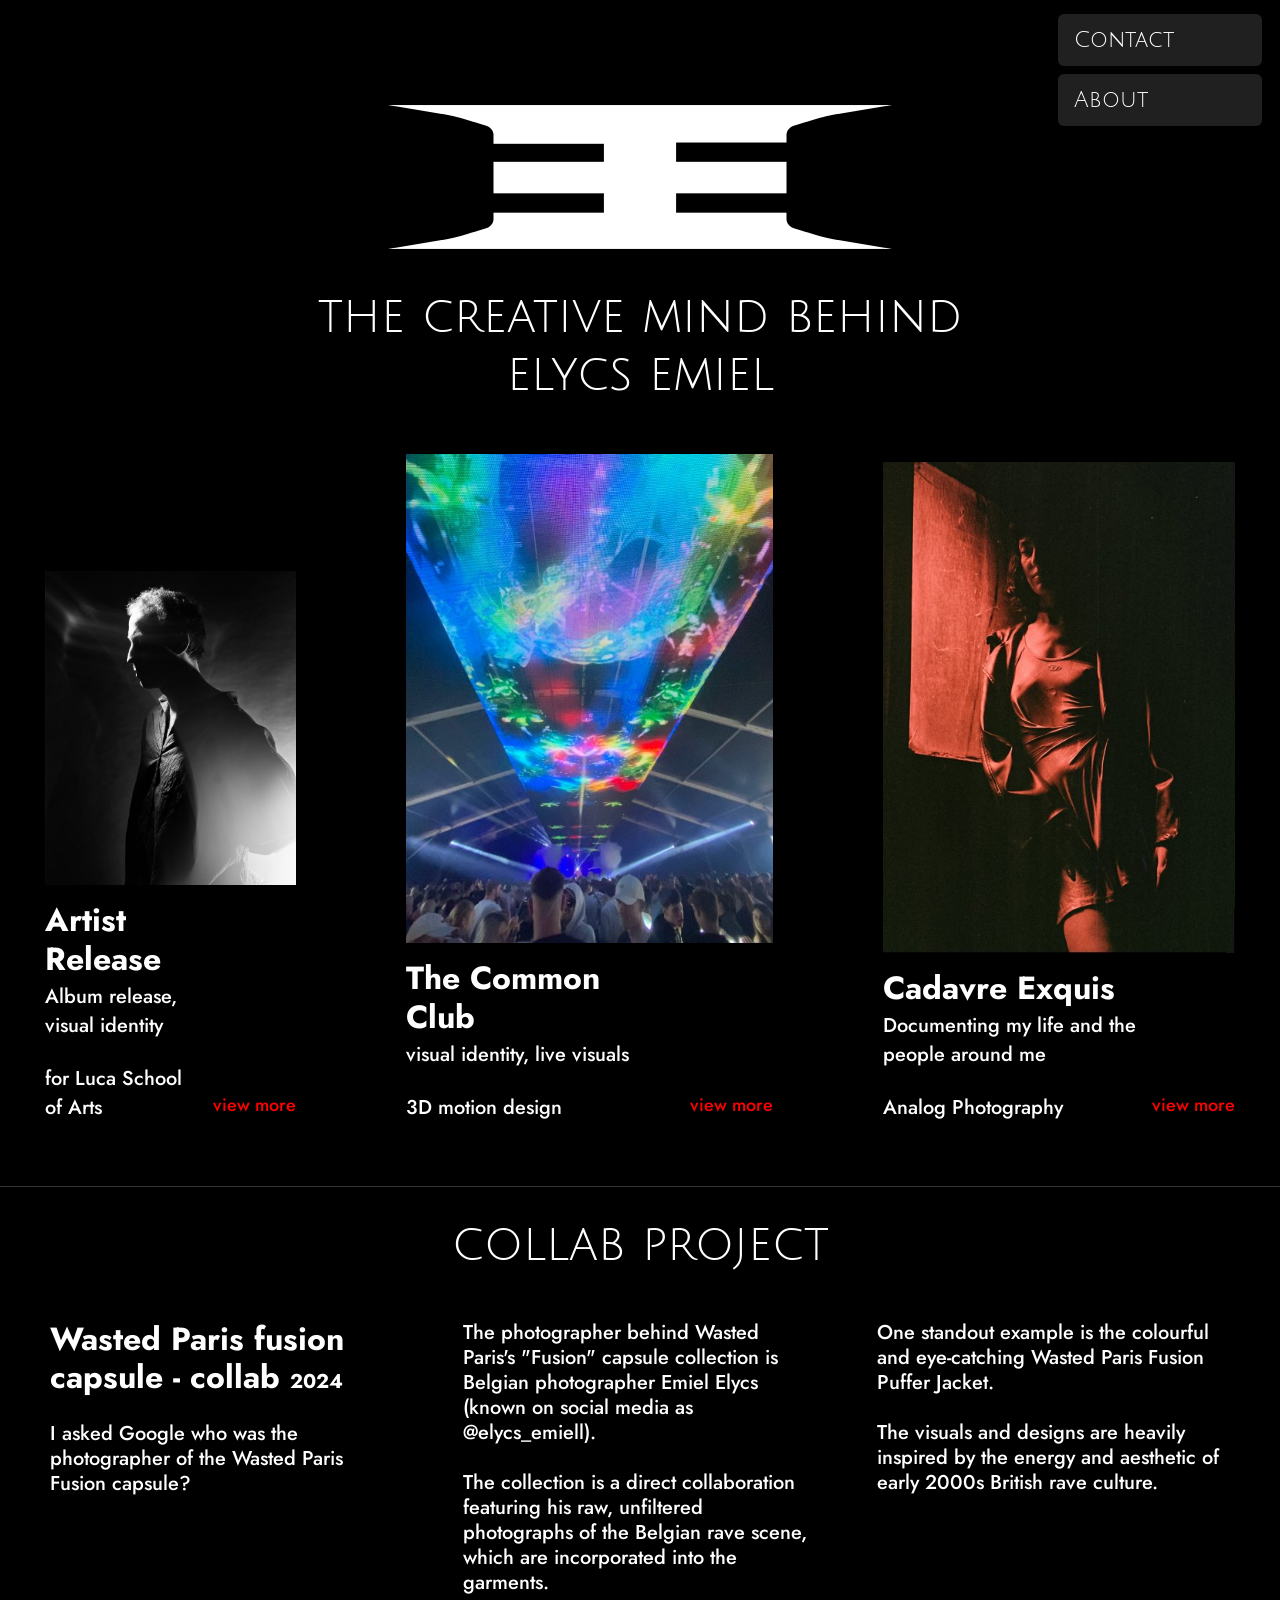
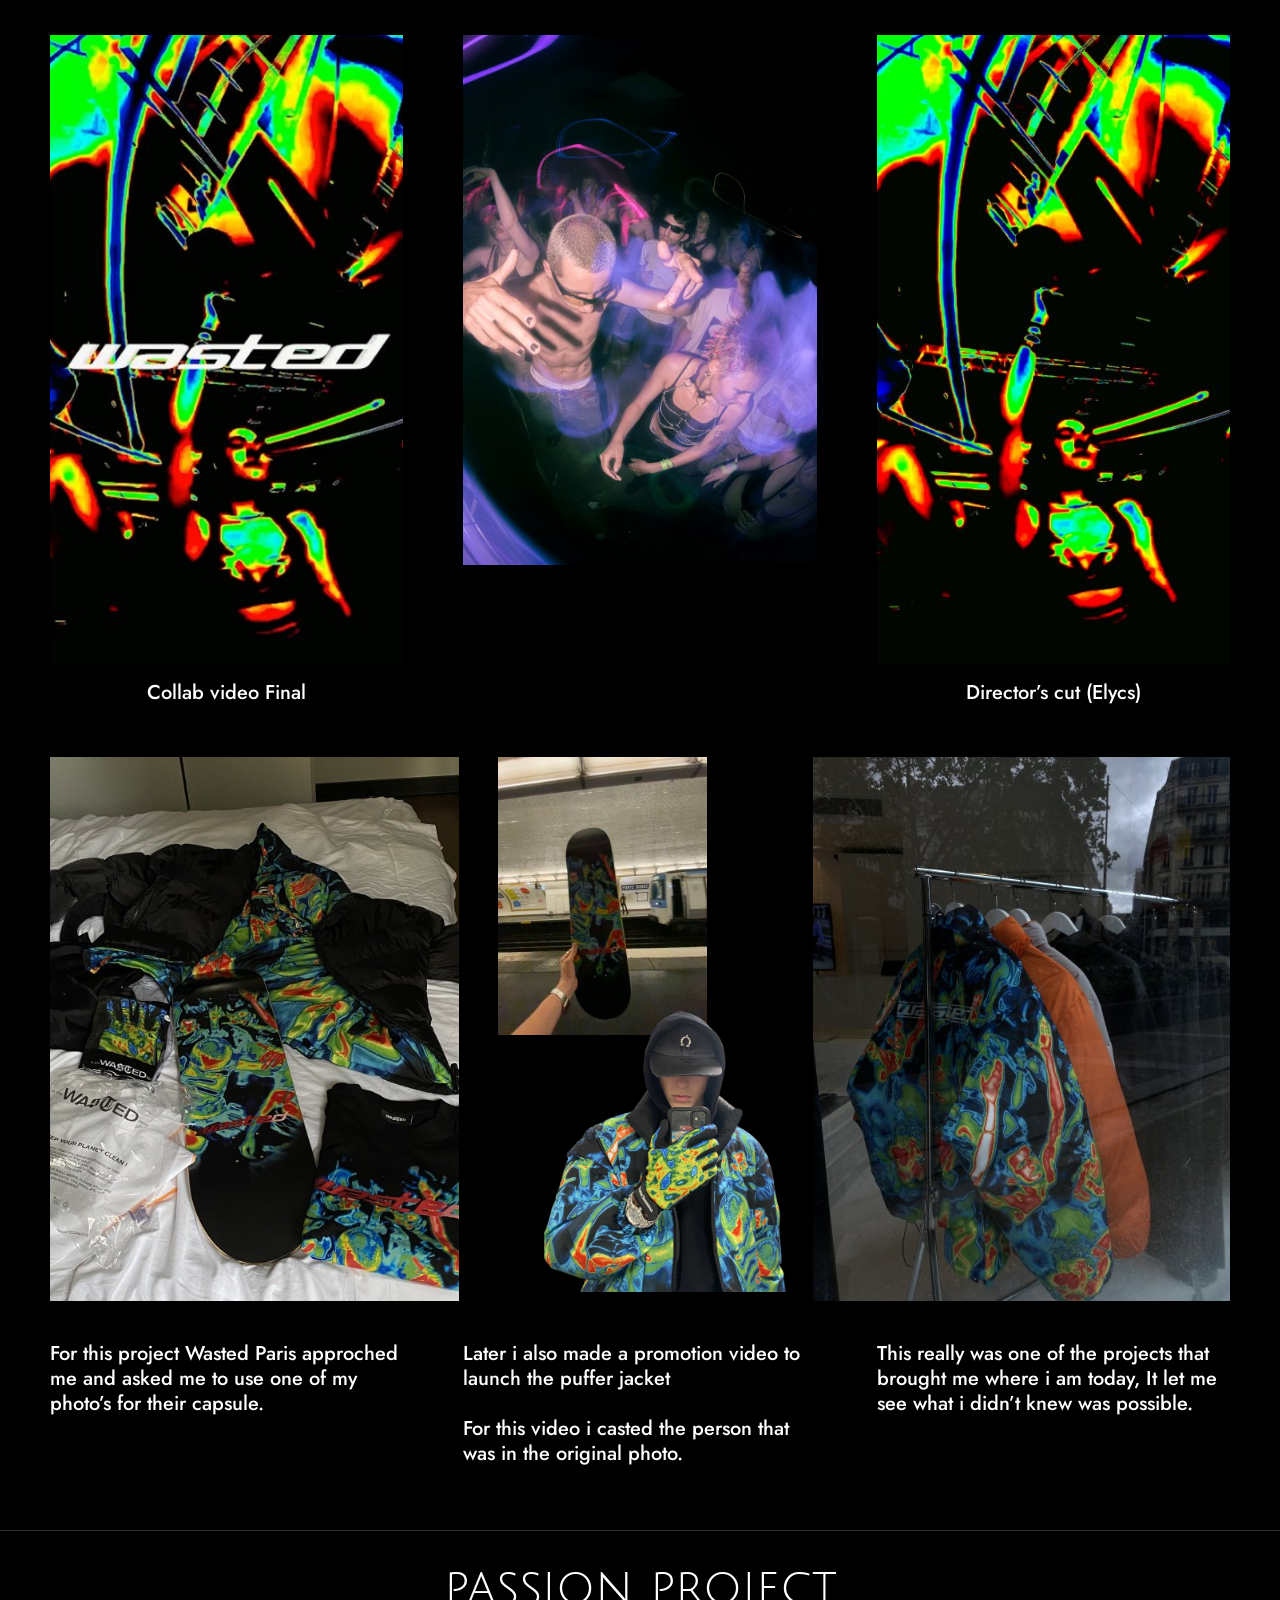
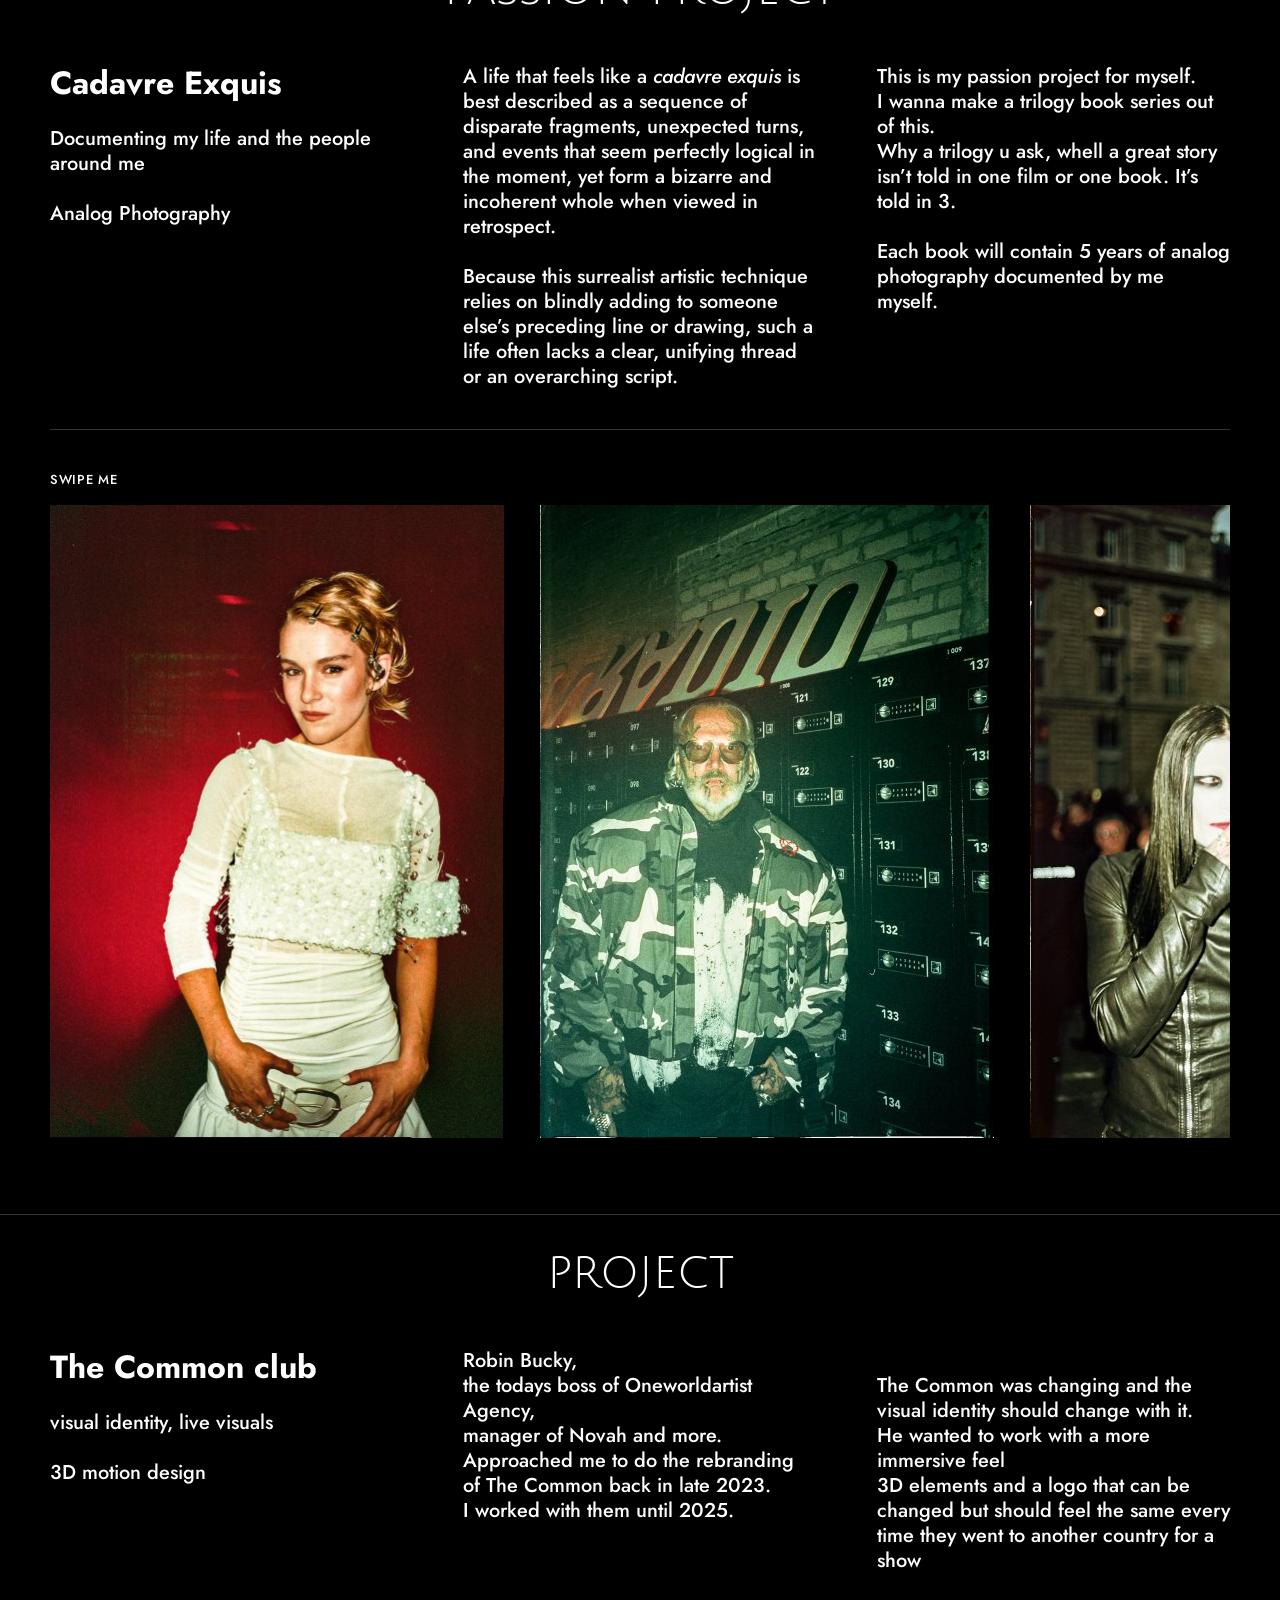
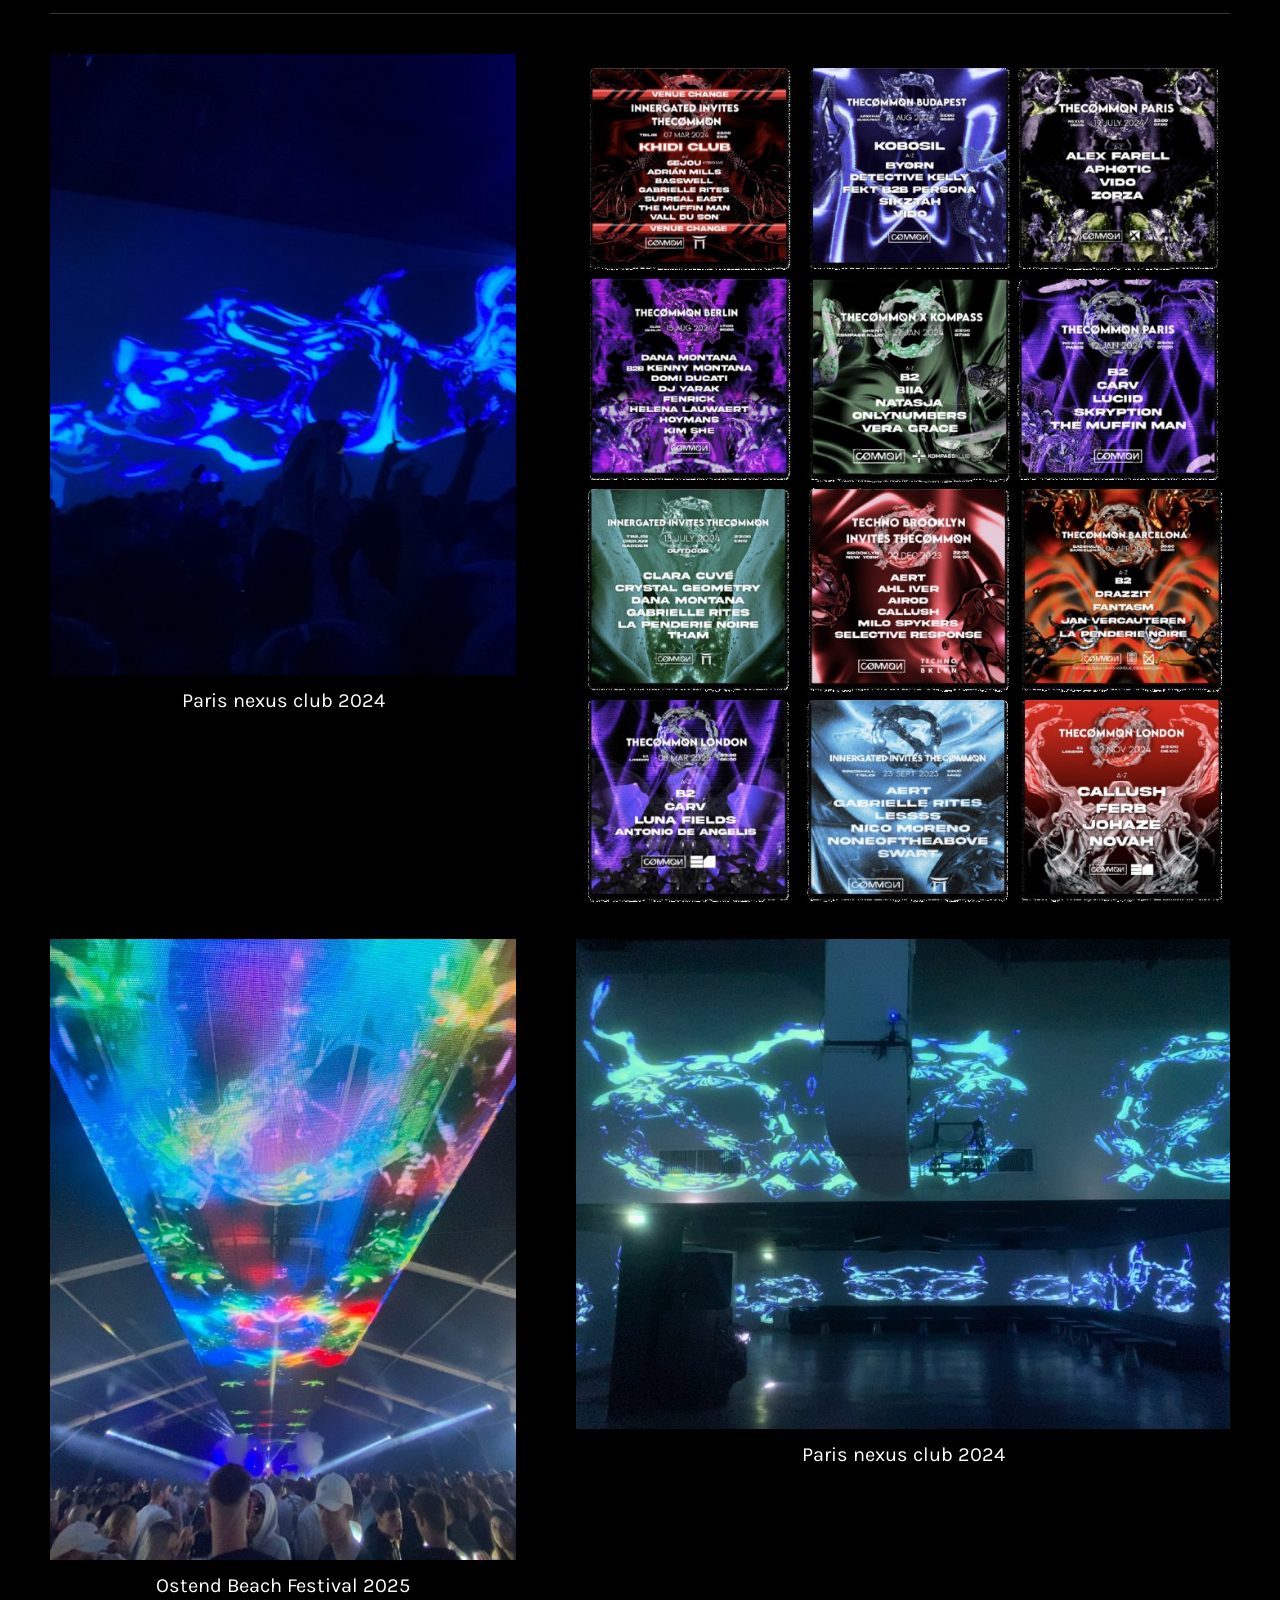
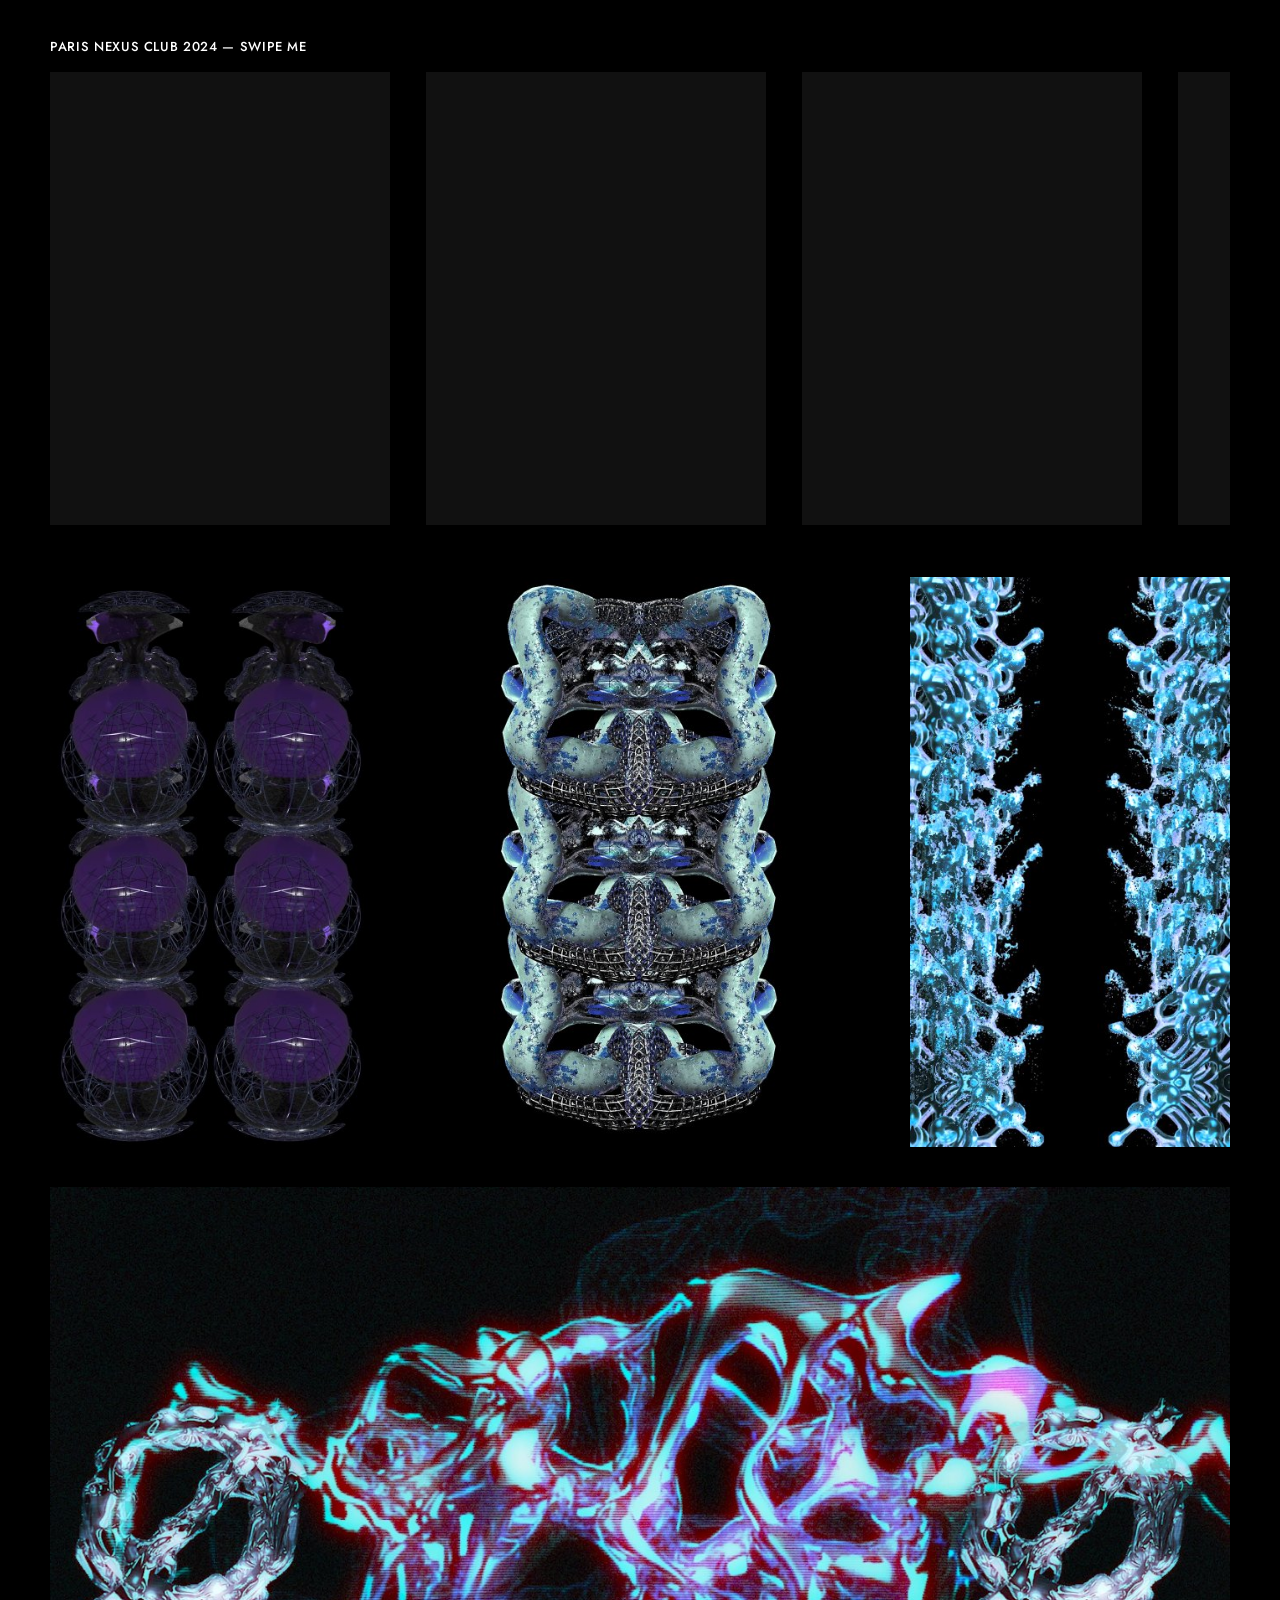
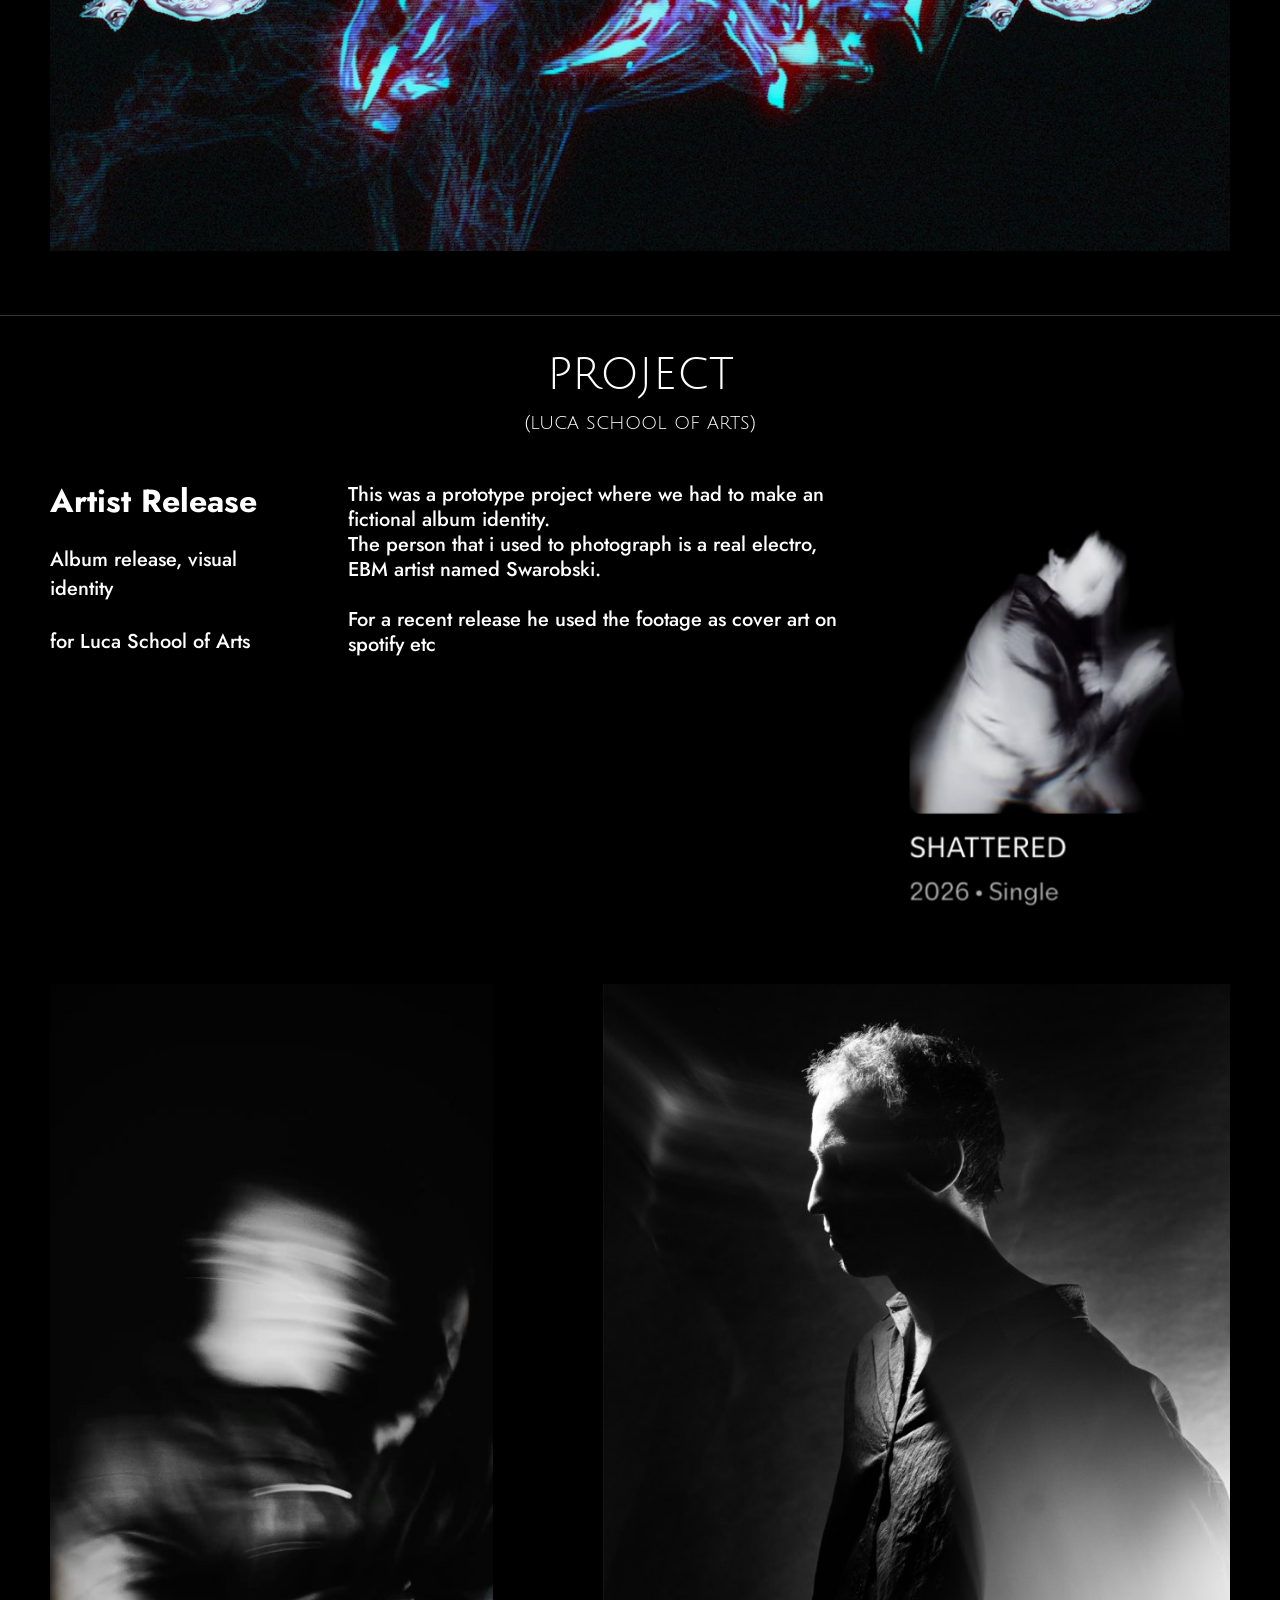
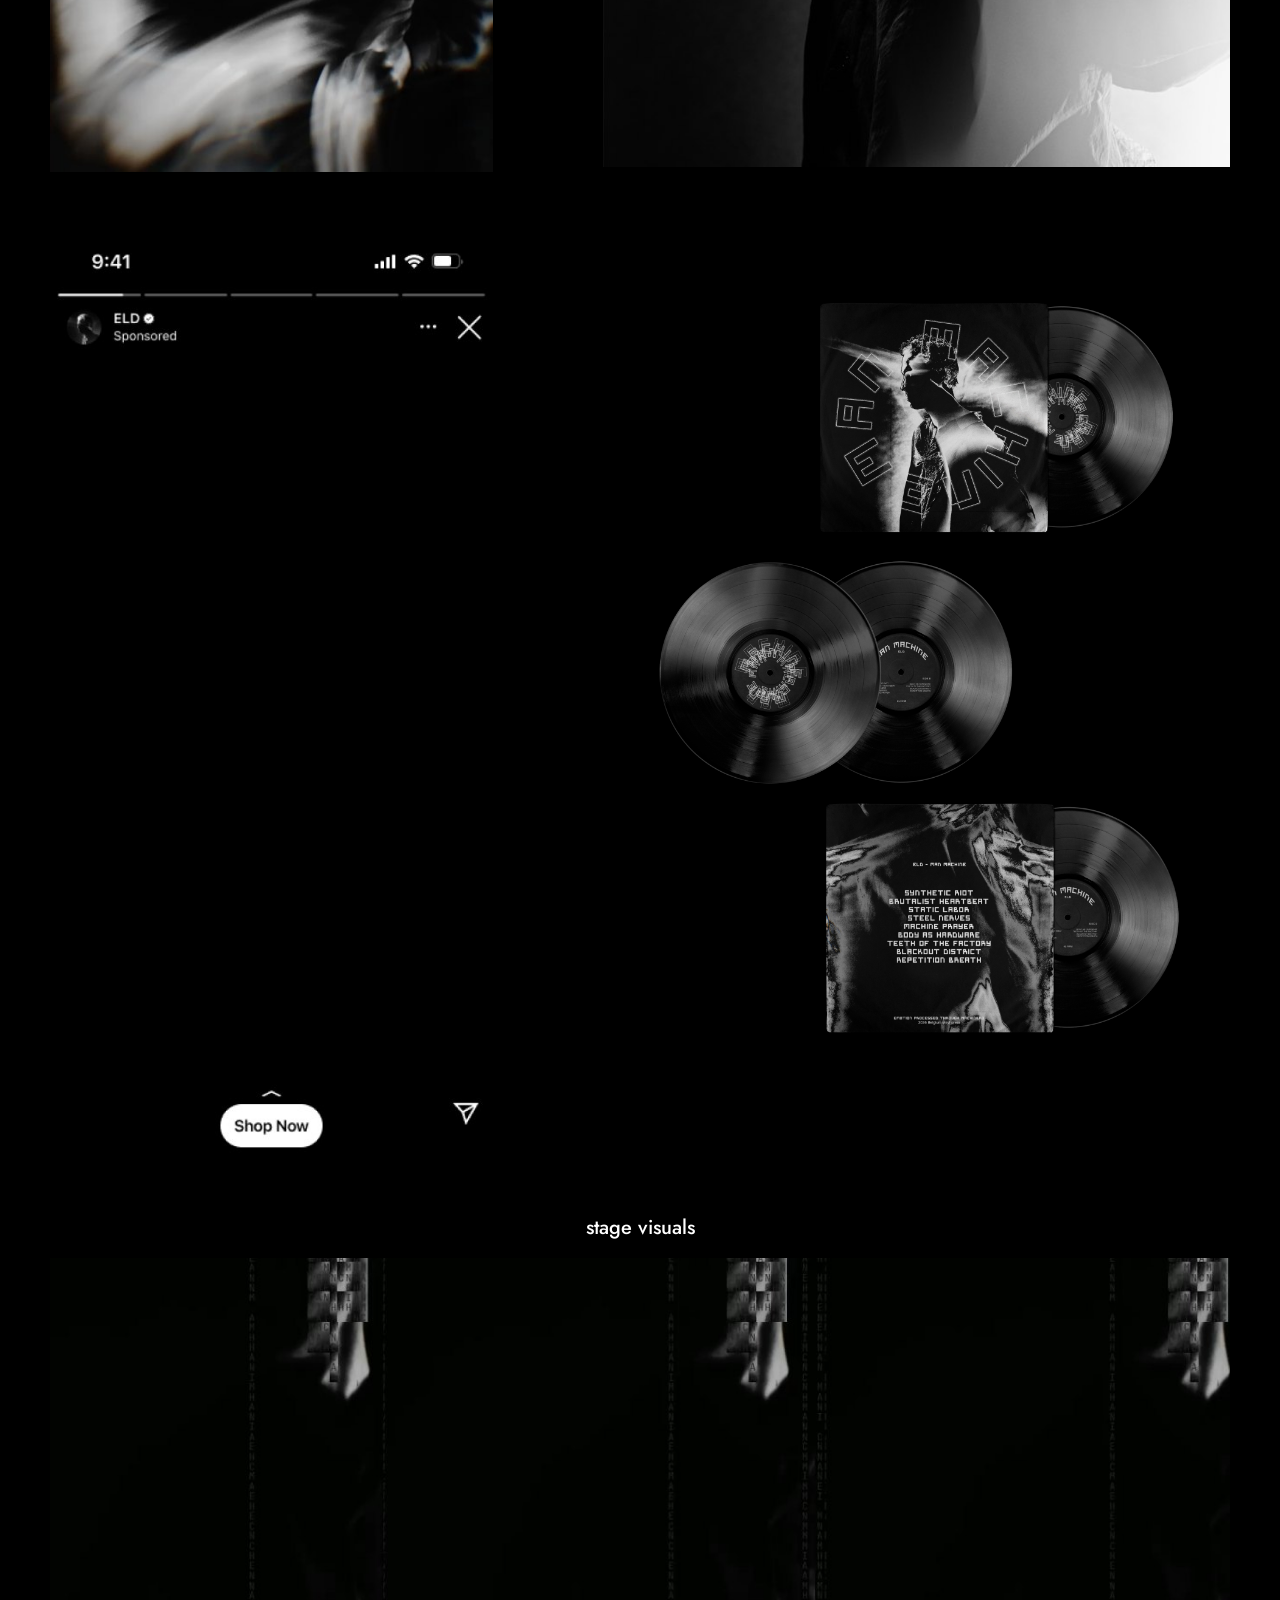
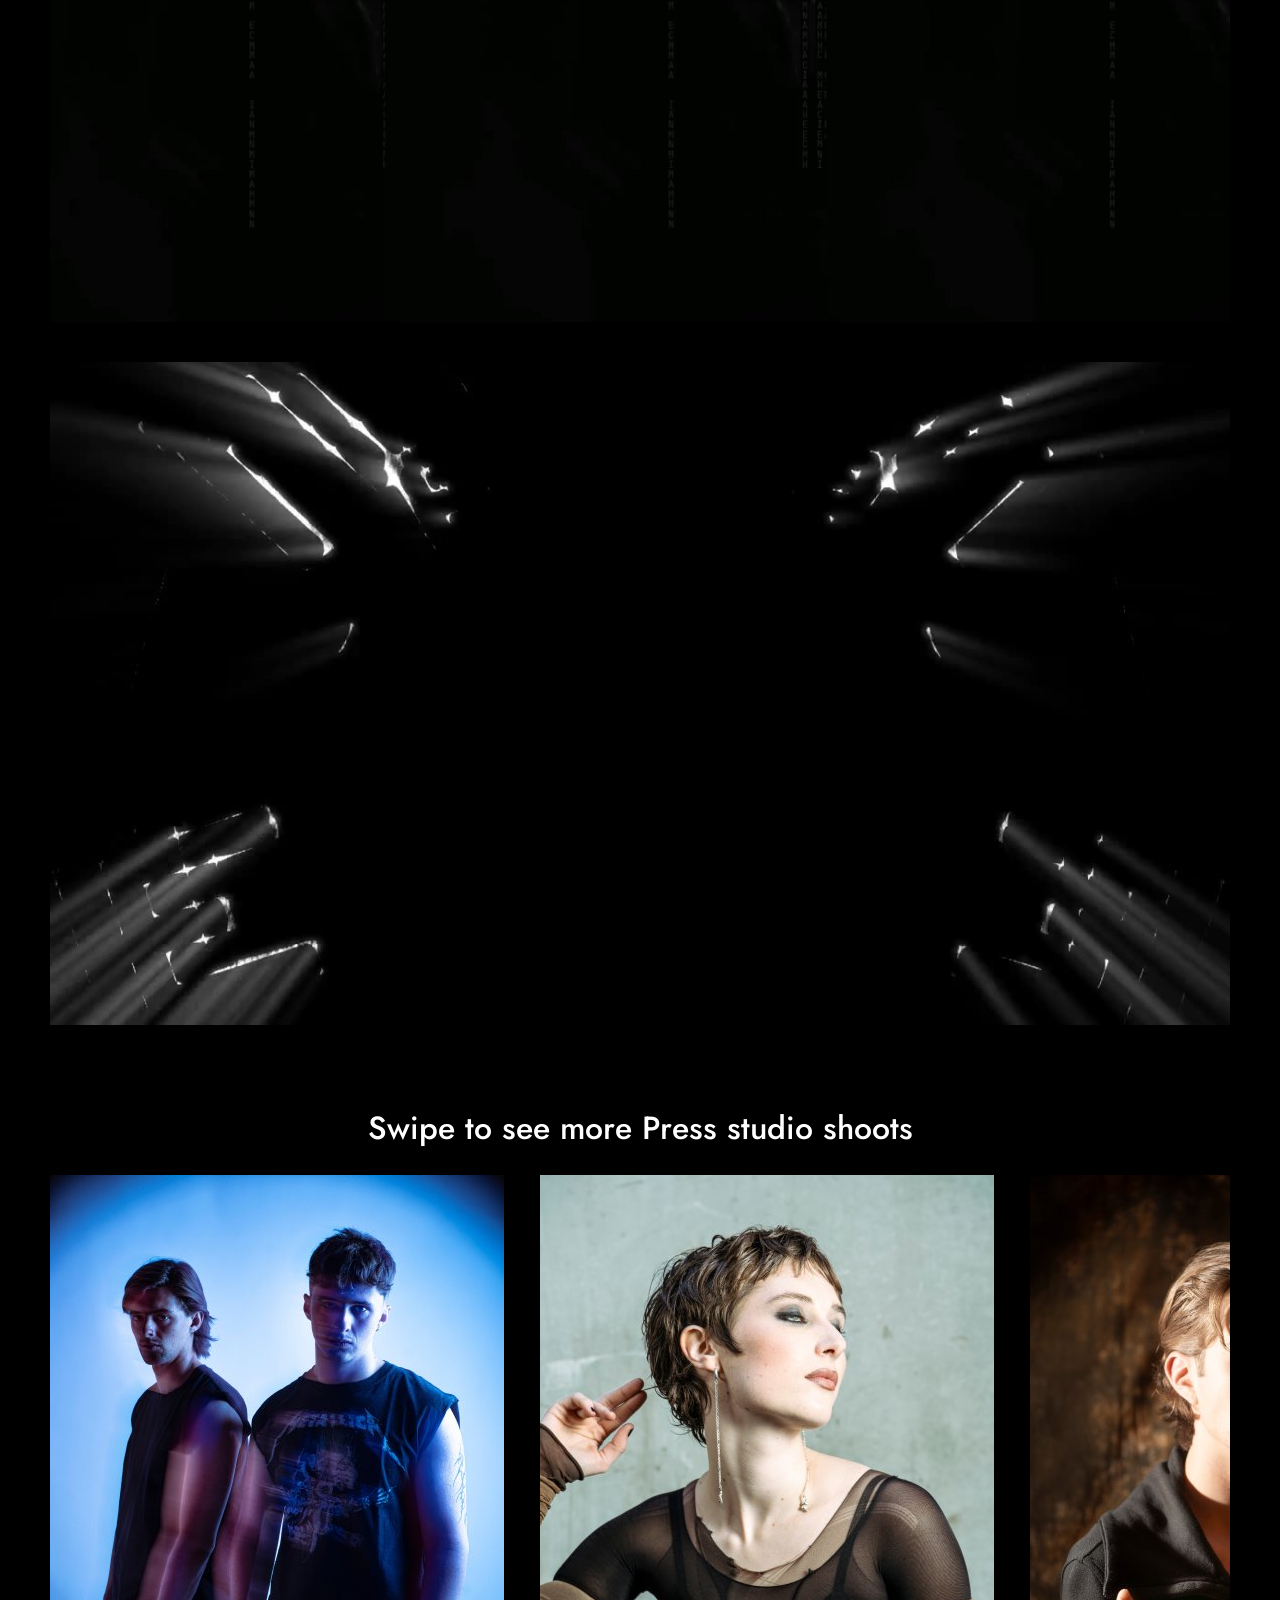
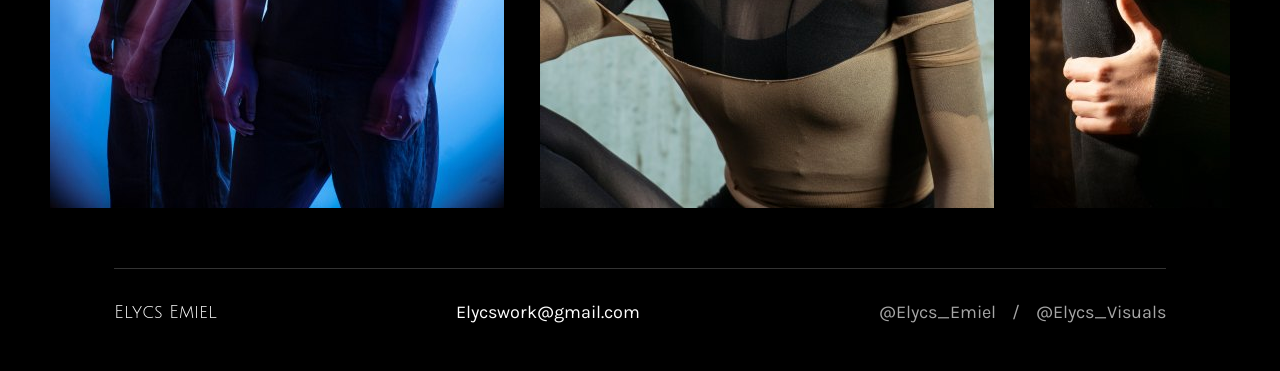
==== commit 436eb379: "Add stage visual videos Co-Authored-By: Claude Opus 5.5 <noreply@anthropic.com> Claude-Session: http" ====
--- a/index.html
+++ b/index.html
@@ -246,7 +246,8 @@
         </div>
 
         <p class="stage-label">stage visuals</p>
-        <img class="stage" src="img/stage-visual4.jpg" alt="Stage visual">
+        <video class="stage" src="video/stage-visual4.mp4" poster="img/stage-visual4.jpg" autoplay muted loop playsinline preload="metadata" aria-label="Stage visual 4"></video>
+        <video class="stage" style="margin-top:40px" src="video/stage-visual1.mp4" poster="img/stage-visual1.jpg" autoplay muted loop playsinline preload="metadata" aria-label="Stage visual 1"></video>
 
         <p class="studio-title">Swipe to see more Press studio shoots</p>
         <div class="carousel">
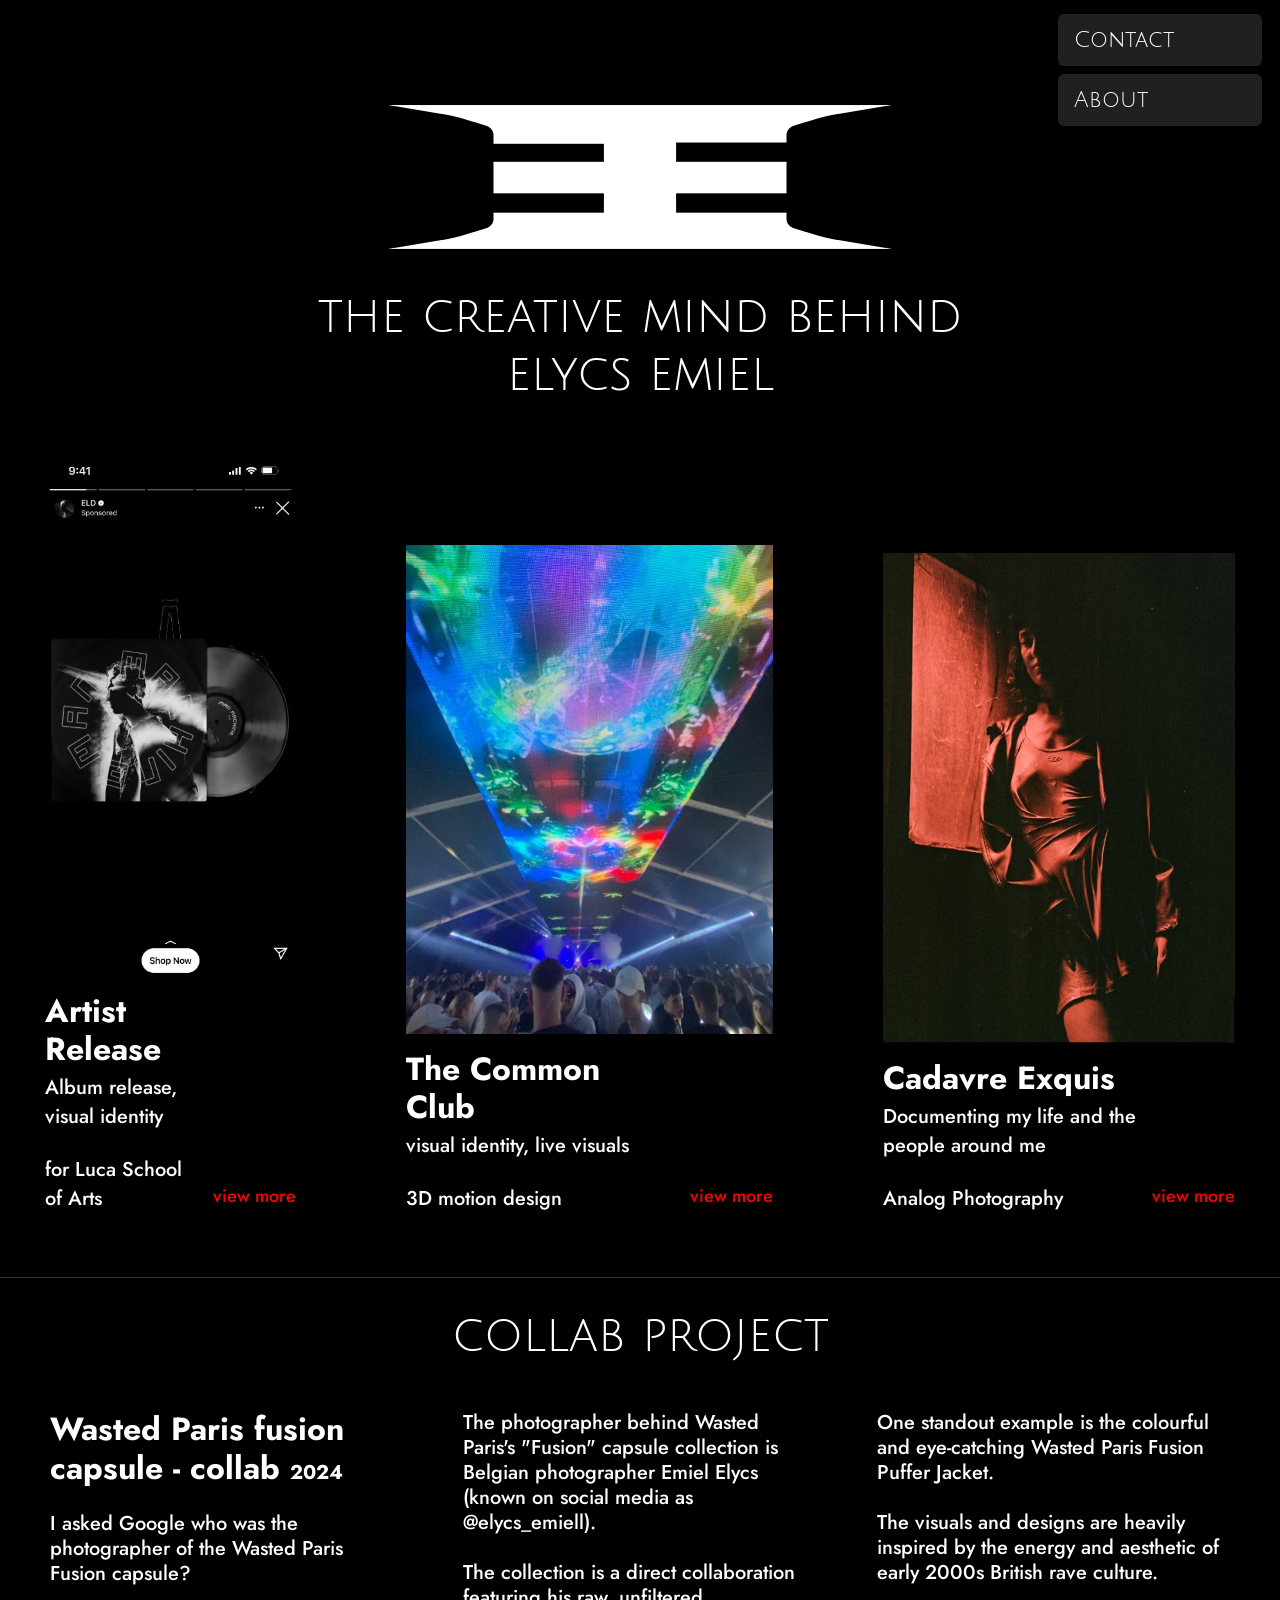
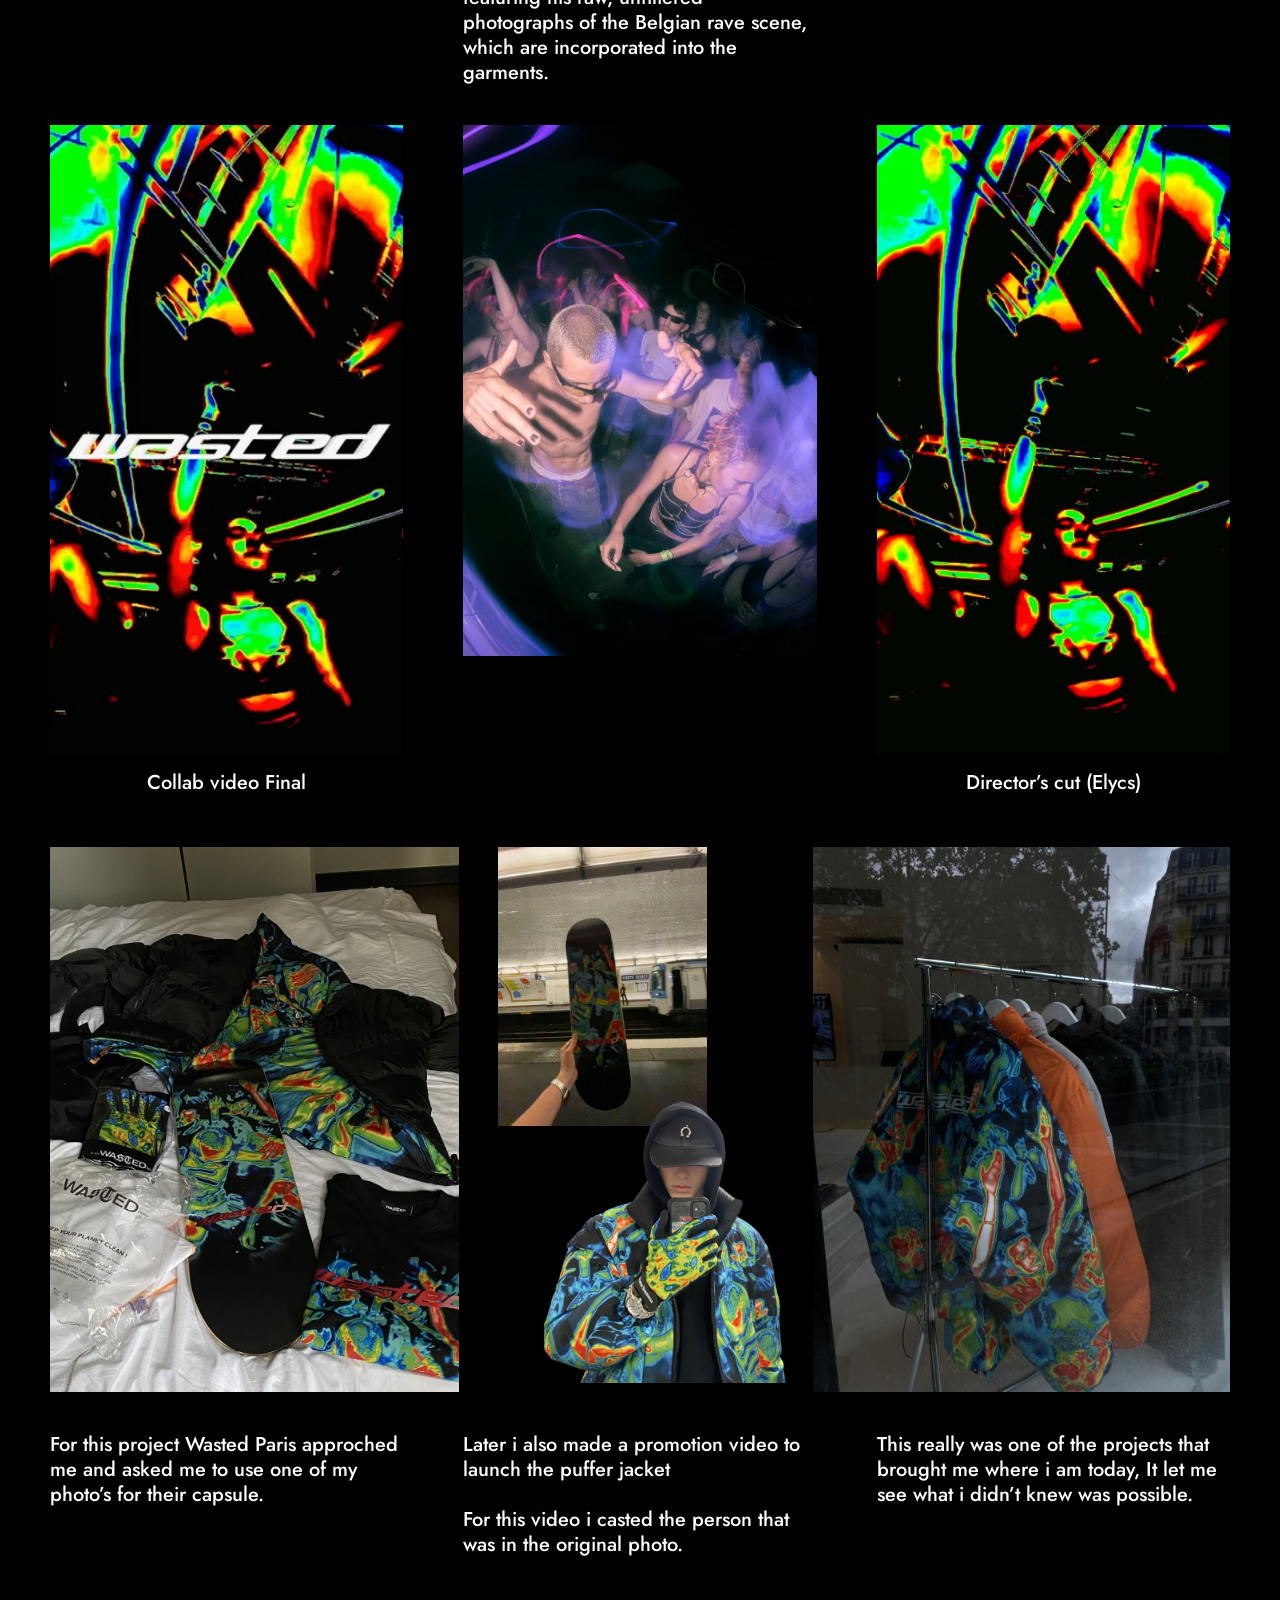
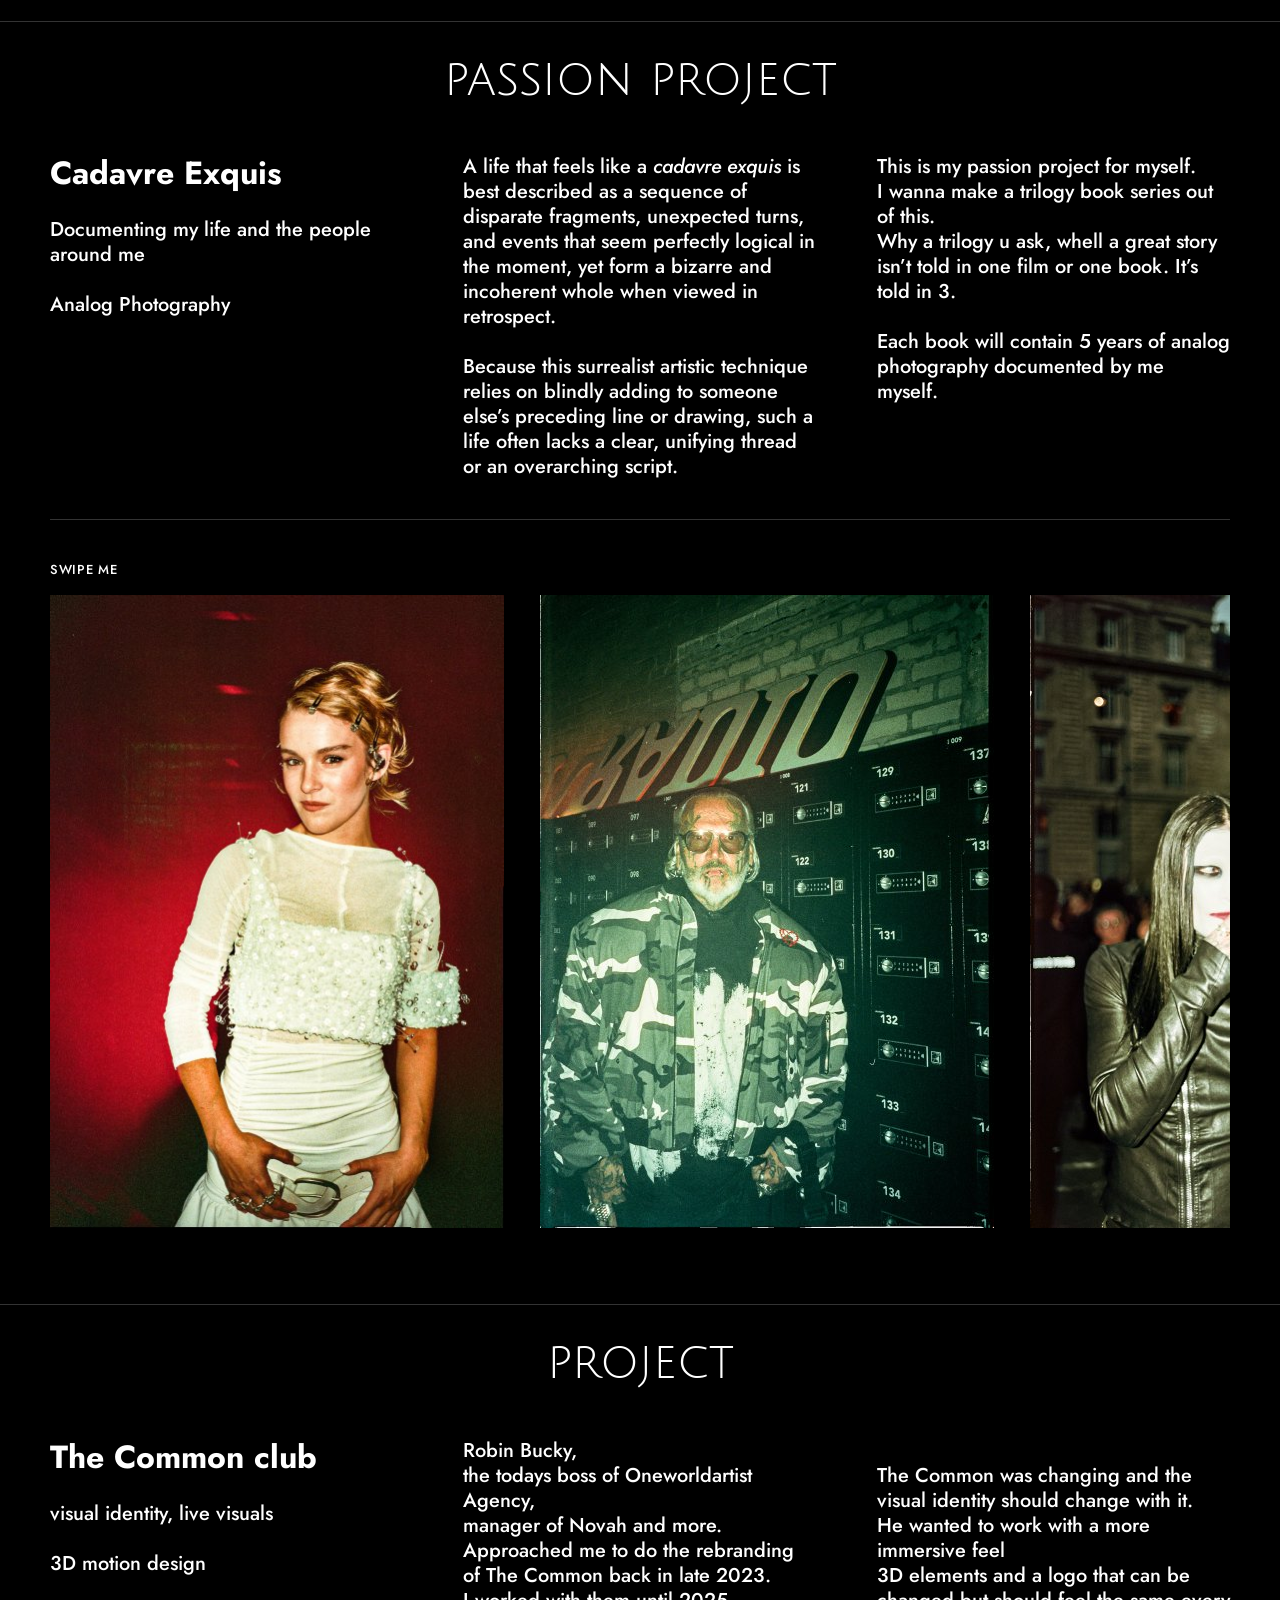
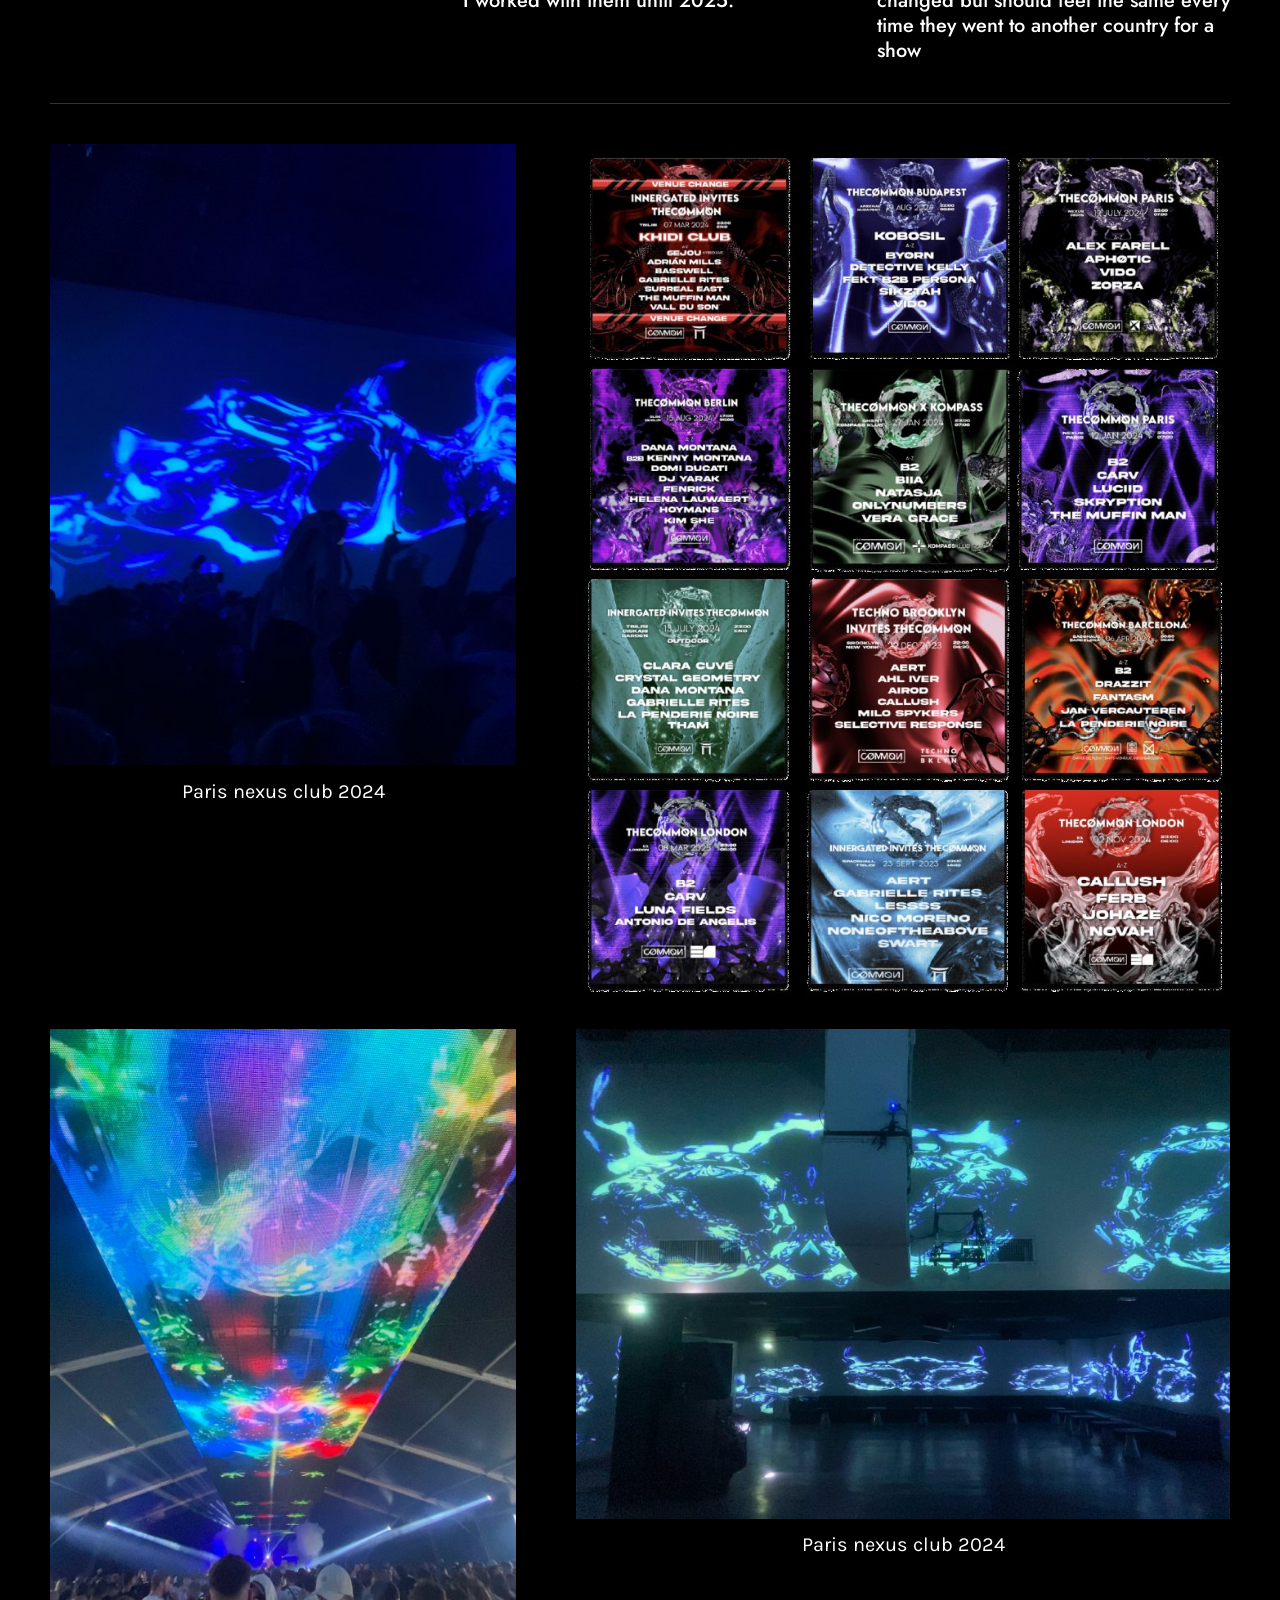
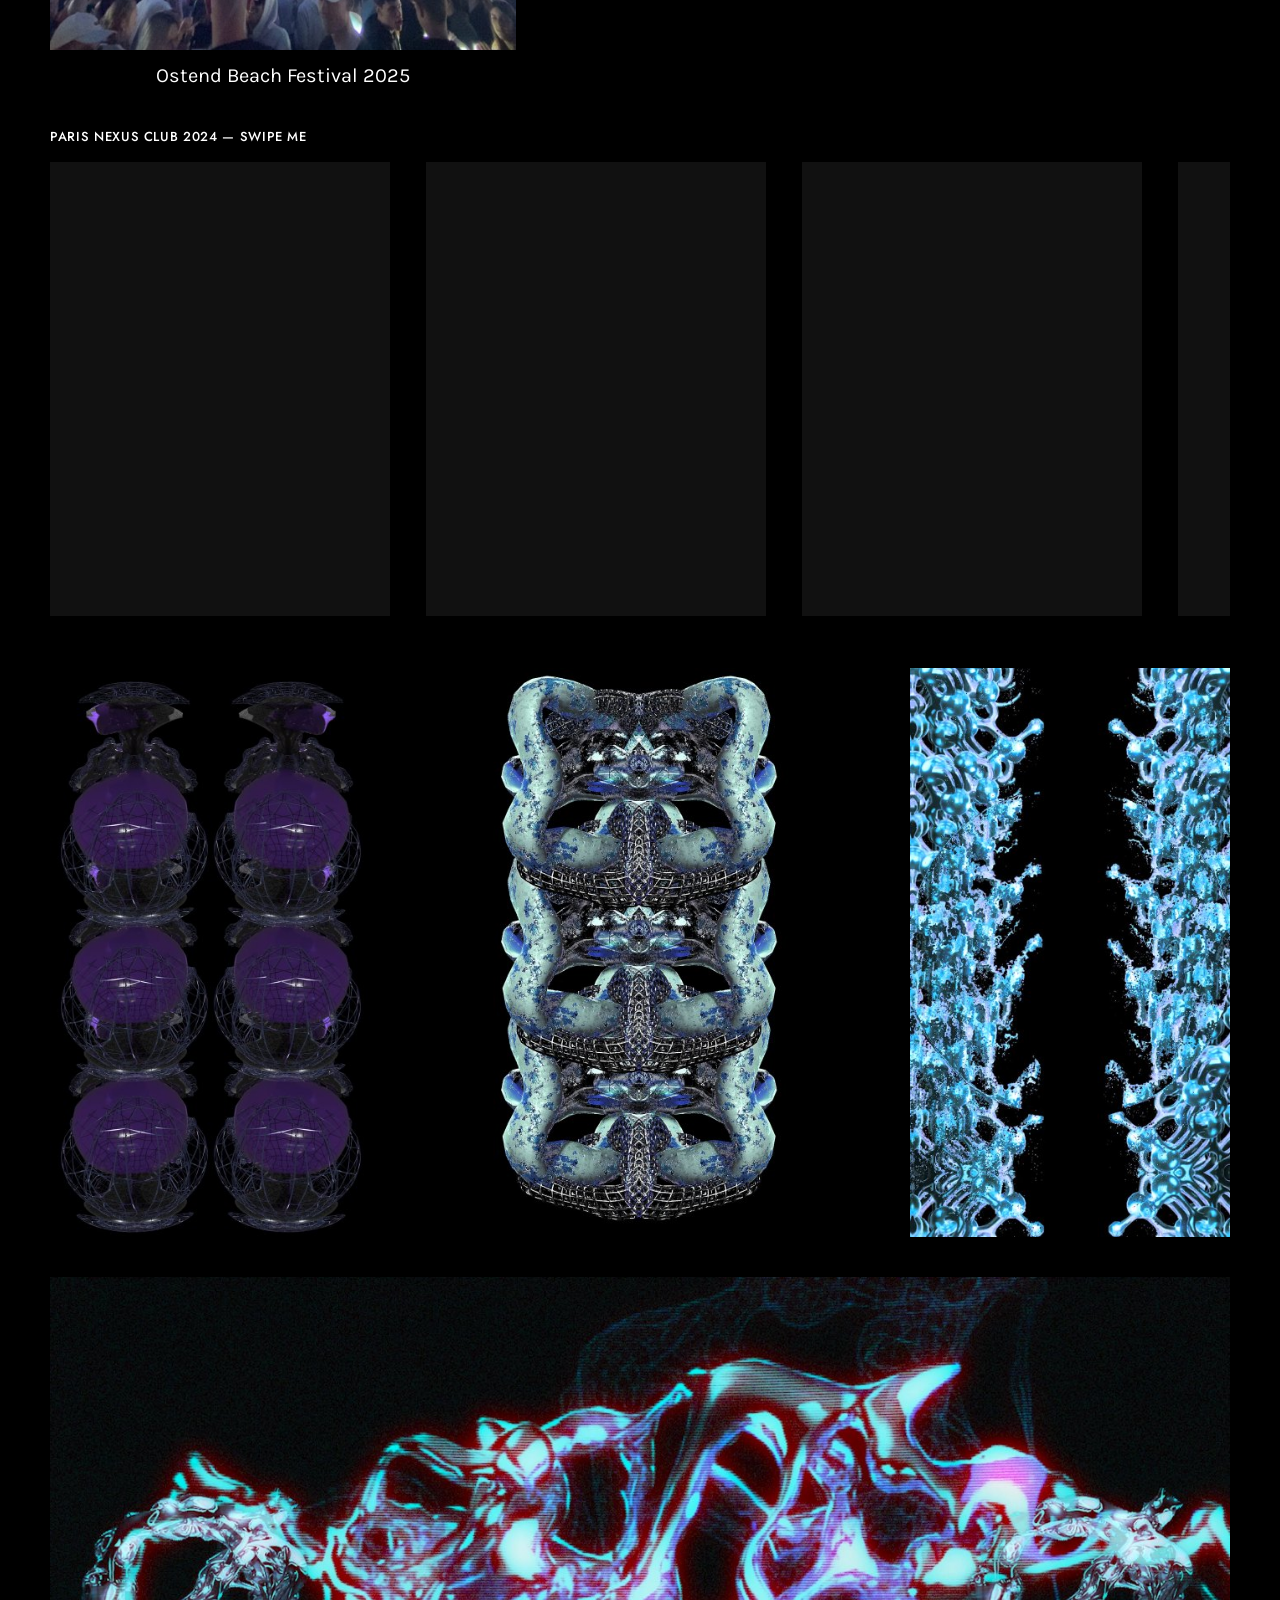
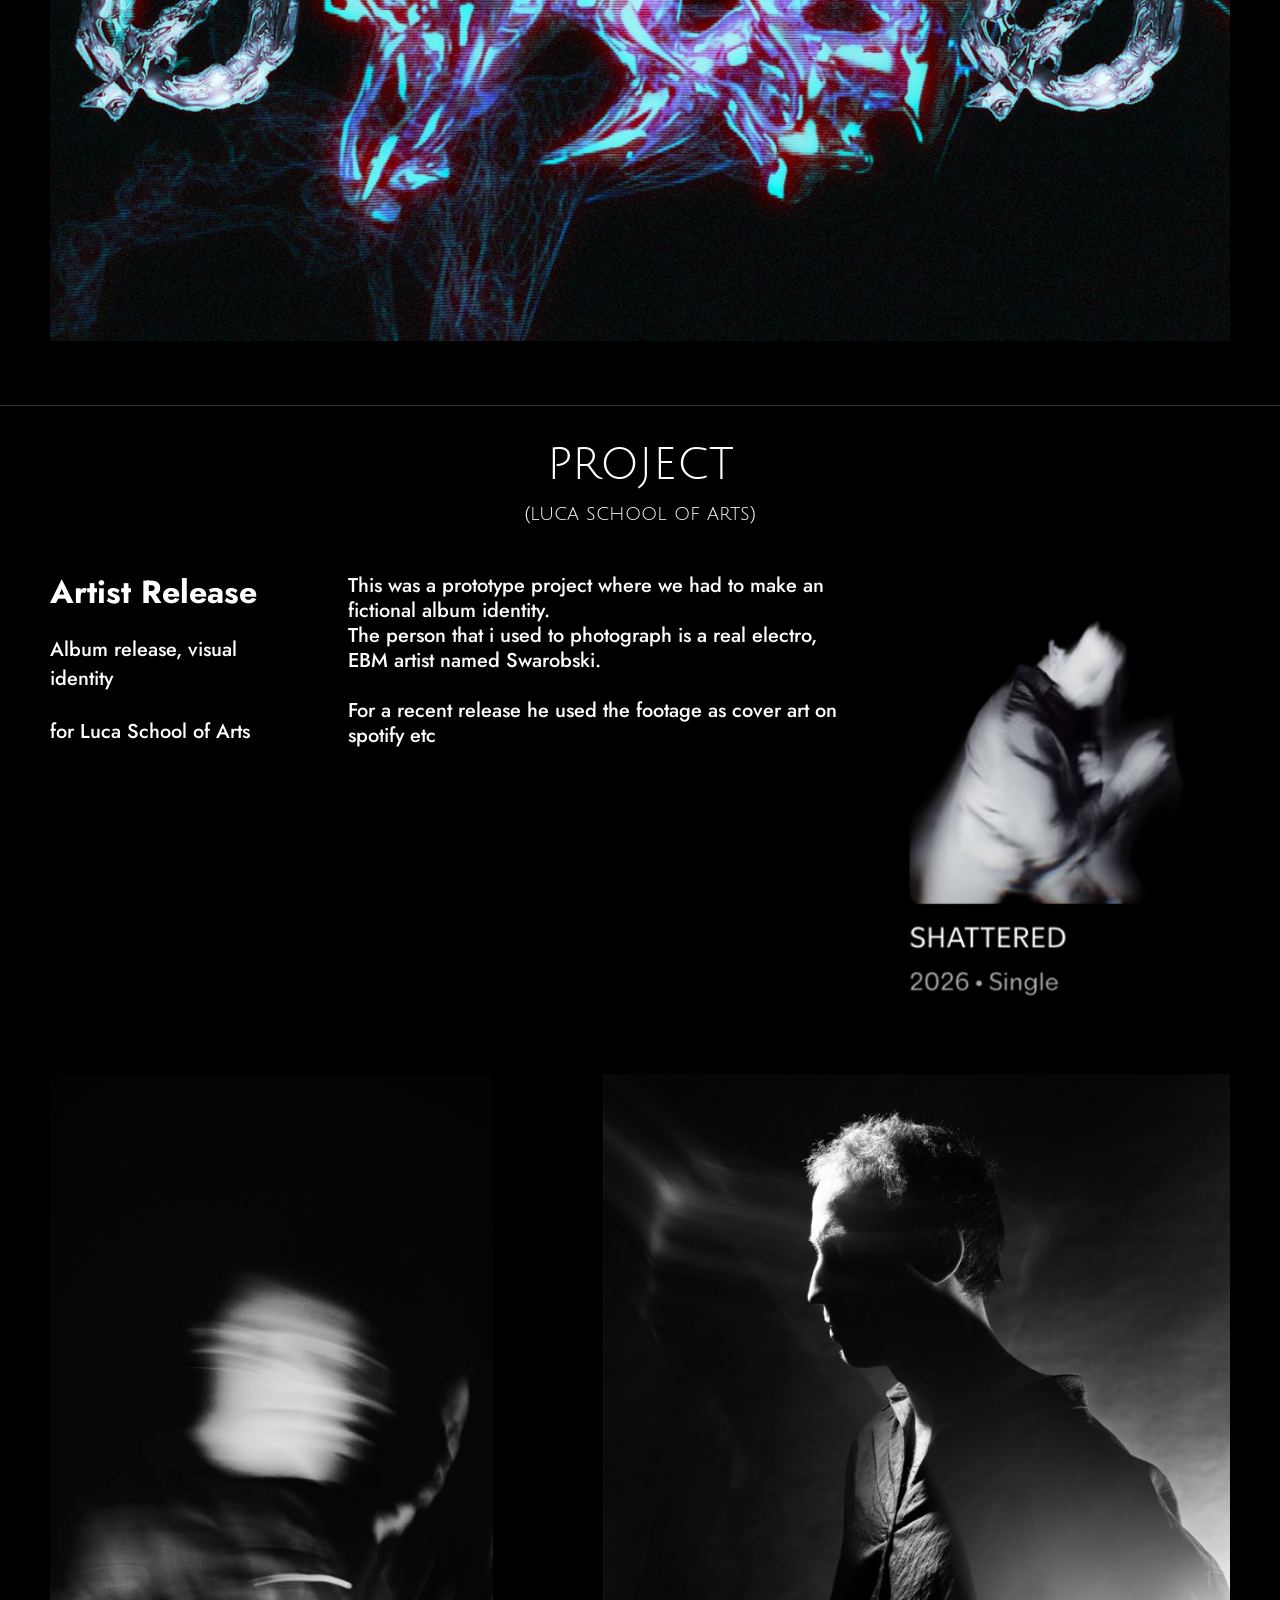
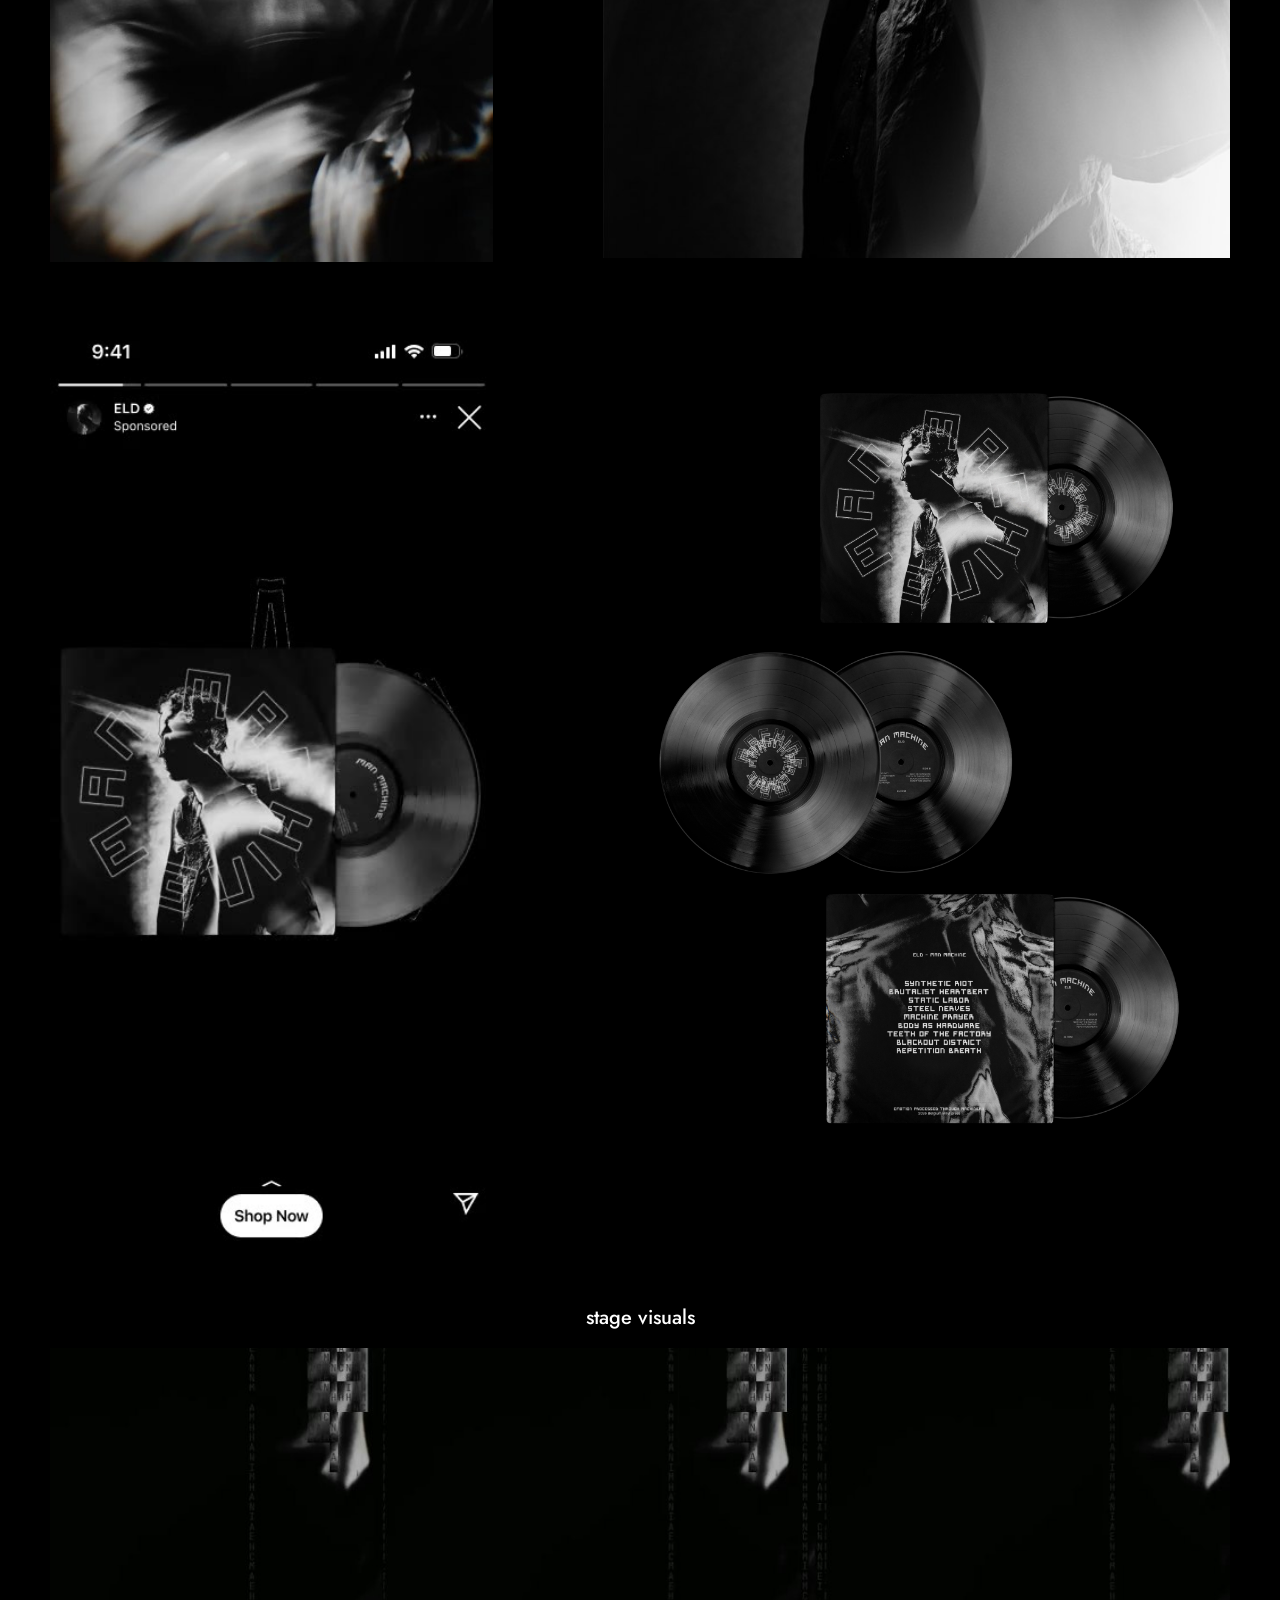
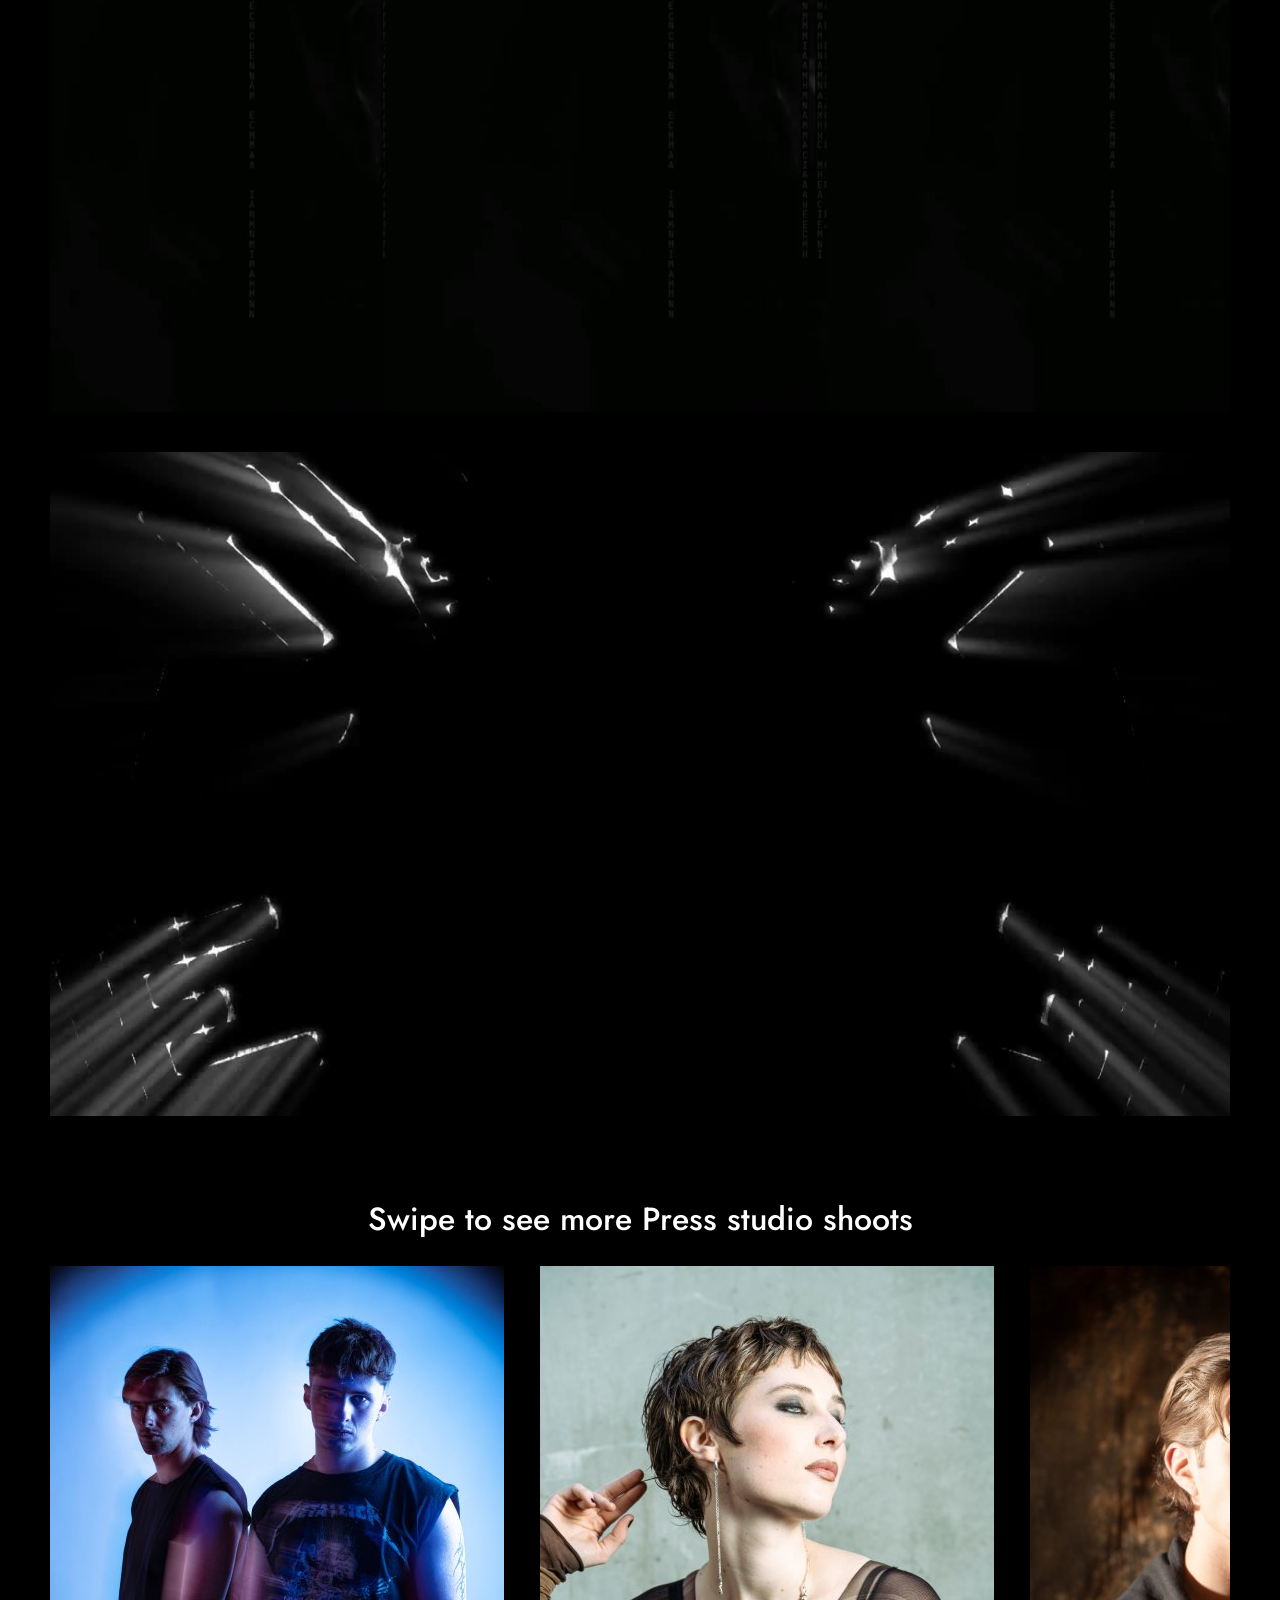
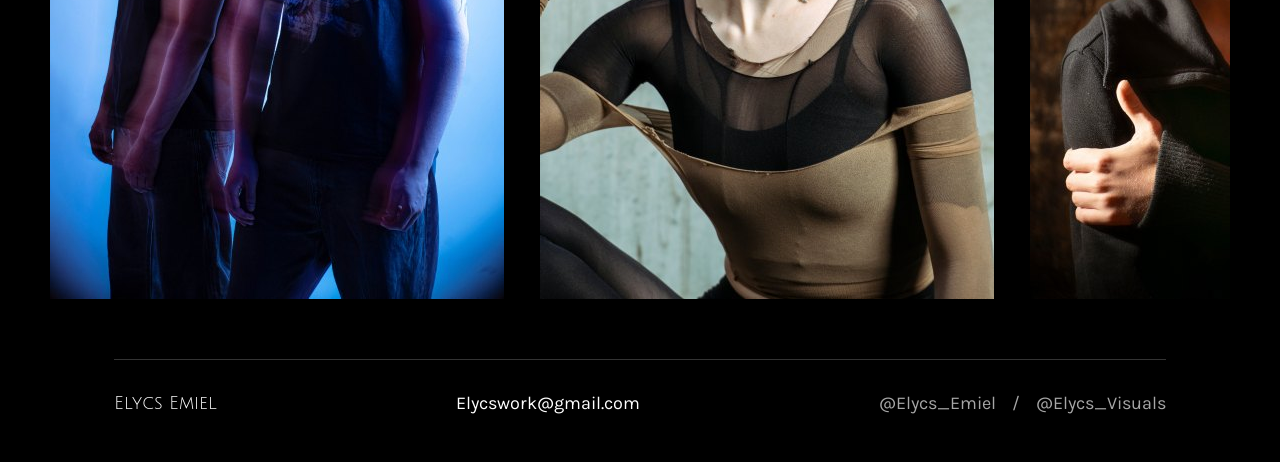
==== commit e14a3791: "Replace social media story image with video Co-Authored-By: Claude Opus 5.5 <noreply@anthropic.com> " ====
--- a/index.html
+++ b/index.html
@@ -28,7 +28,7 @@
     <!-- Project overview -->
     <section class="cards" aria-label="Projects">
       <article class="card">
-        <a class="thumb" href="#artist-release"><img src="img/artist-slides.jpg" alt="Artist Release — press photo"></a>
+        <a class="thumb" href="#artist-release"><video src="video/artist-story.mp4" poster="img/artist-story-poster.jpg" autoplay muted loop playsinline preload="metadata" aria-label="Artist Release — social media story"></video></a>
         <div class="card-info">
           <div>
             <h3>Artist Release</h3>
@@ -237,7 +237,7 @@
         </div>
 
         <div class="artist-media">
-          <img src="img/artist-story.jpg" alt="Social media story mockup">
+          <video src="video/artist-story.mp4" poster="img/artist-story-poster.jpg" autoplay muted loop playsinline preload="metadata" aria-label="Social media story — Artist Release"></video>
           <div class="vinyls">
             <img class="v3" src="img/artist-mockup3.png" alt="Man Machine vinyl — front">
             <img class="v4" src="img/artist-mockup4.png" alt="Man Machine vinyl — records">
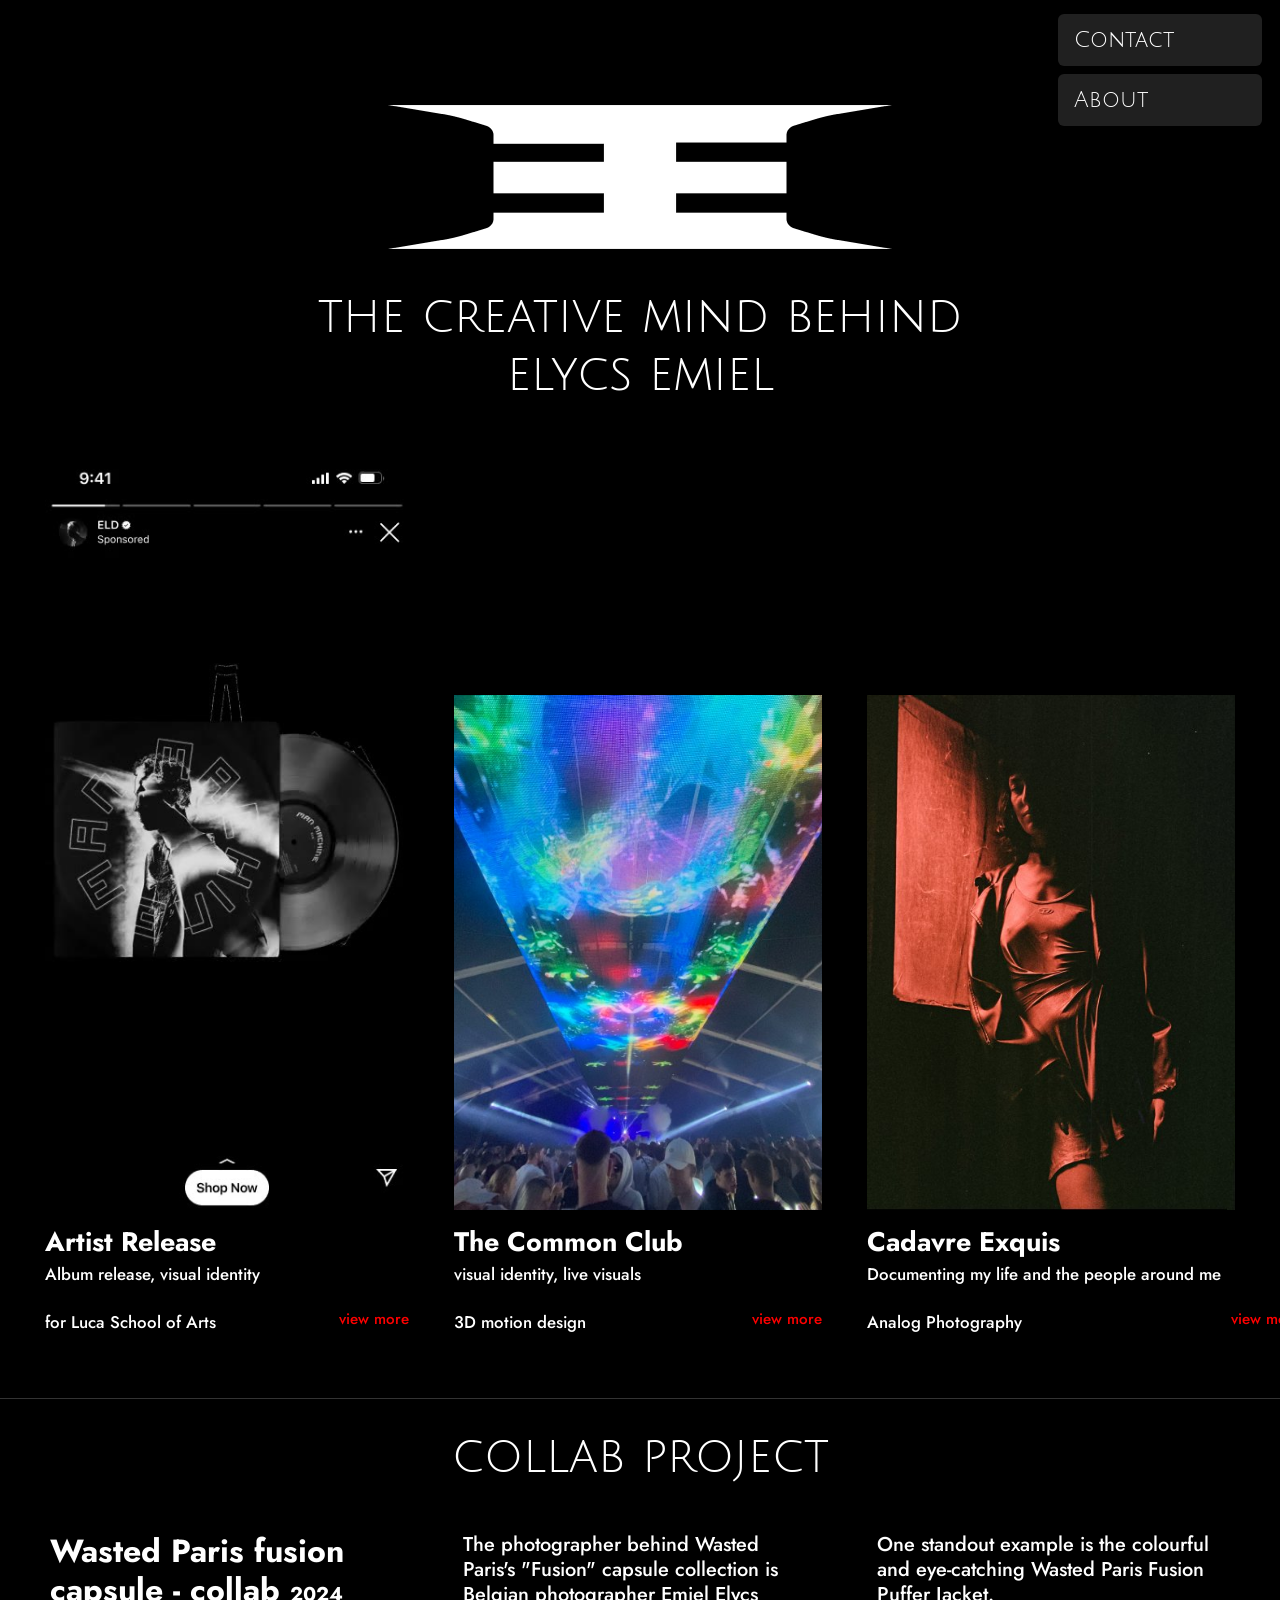
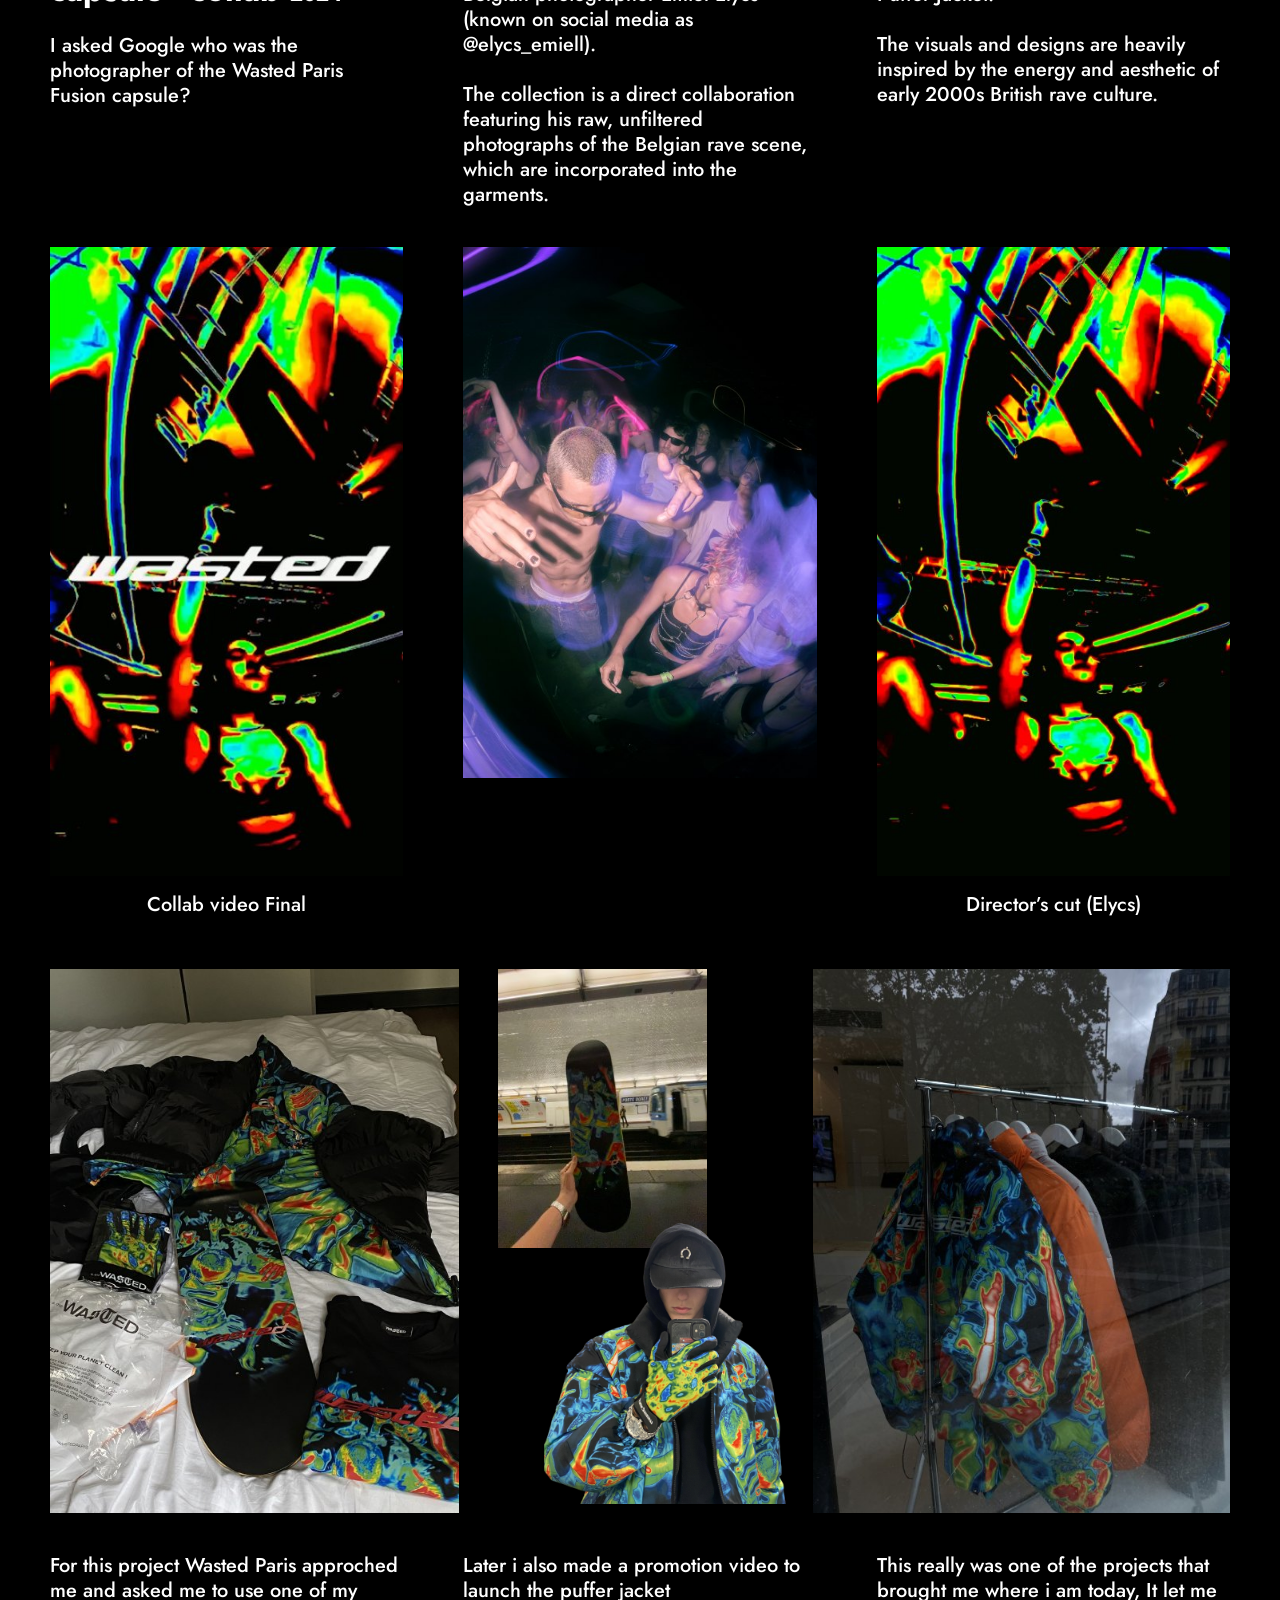
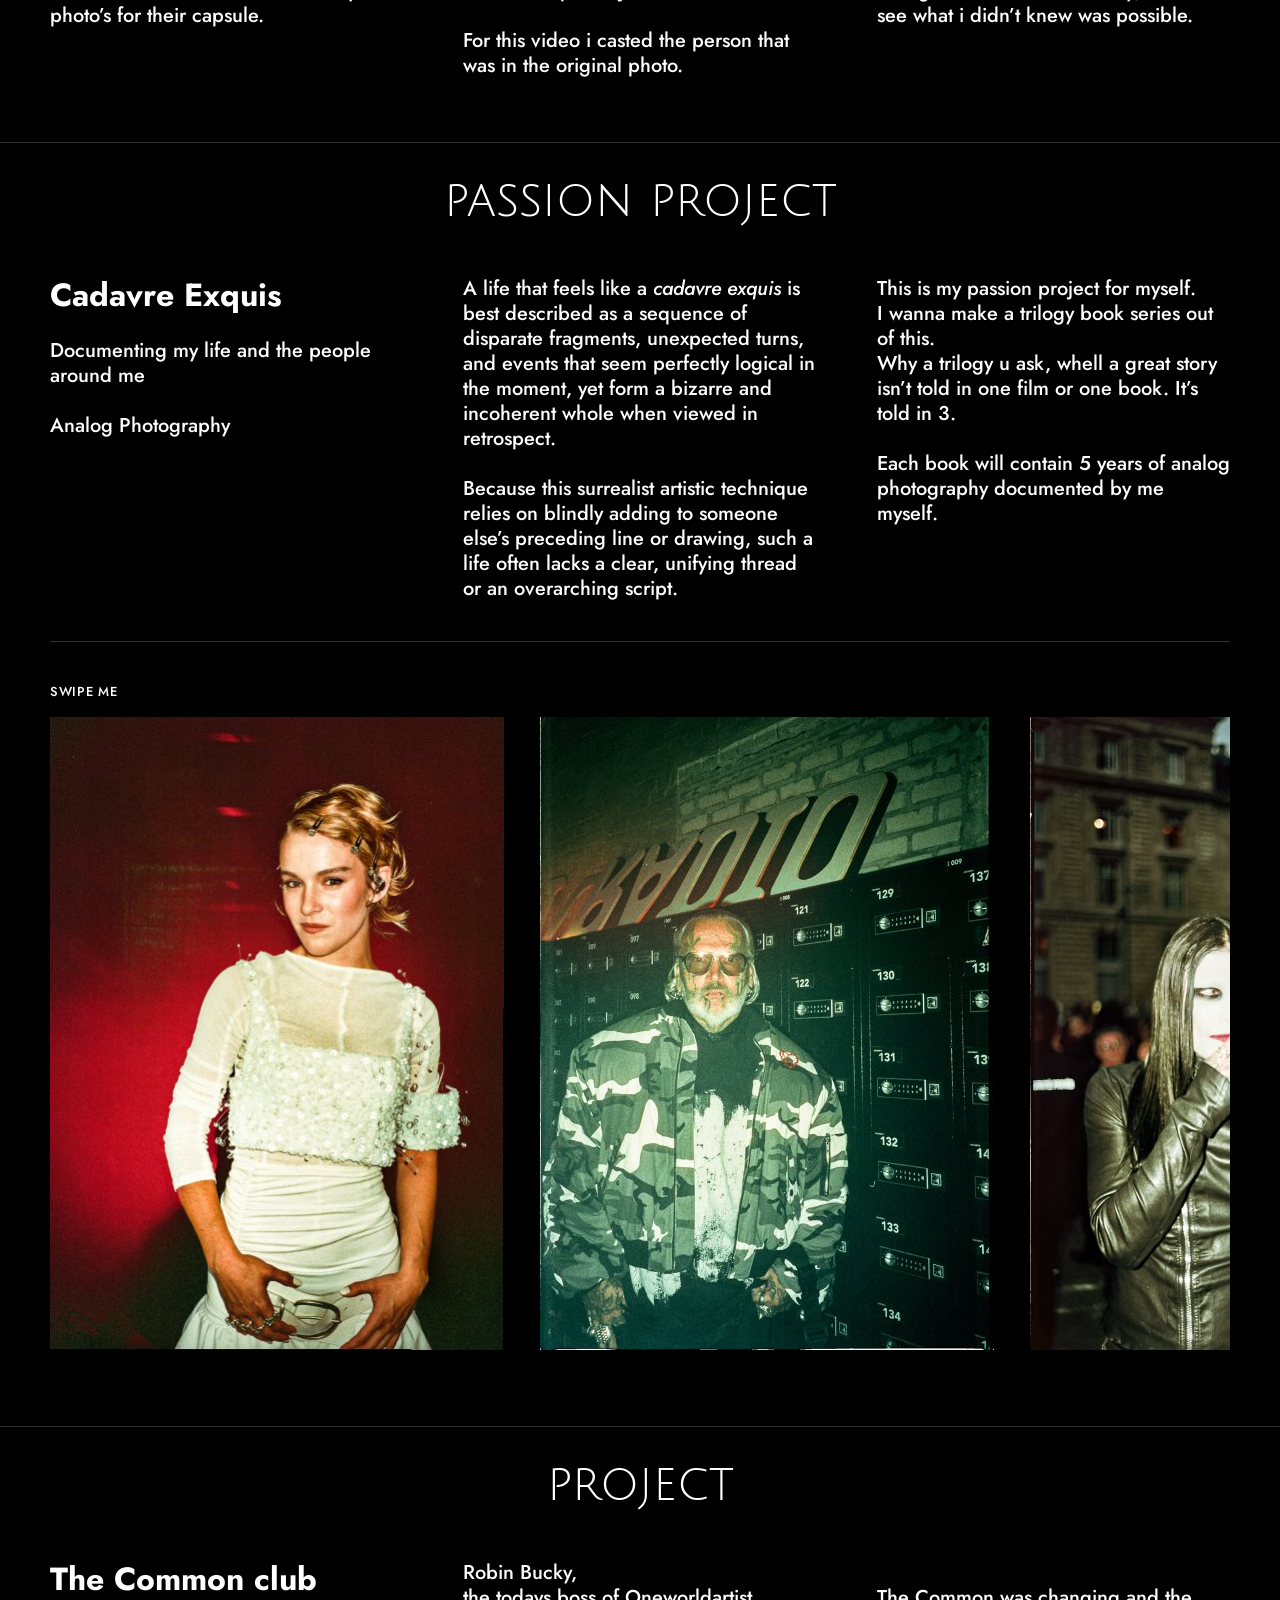
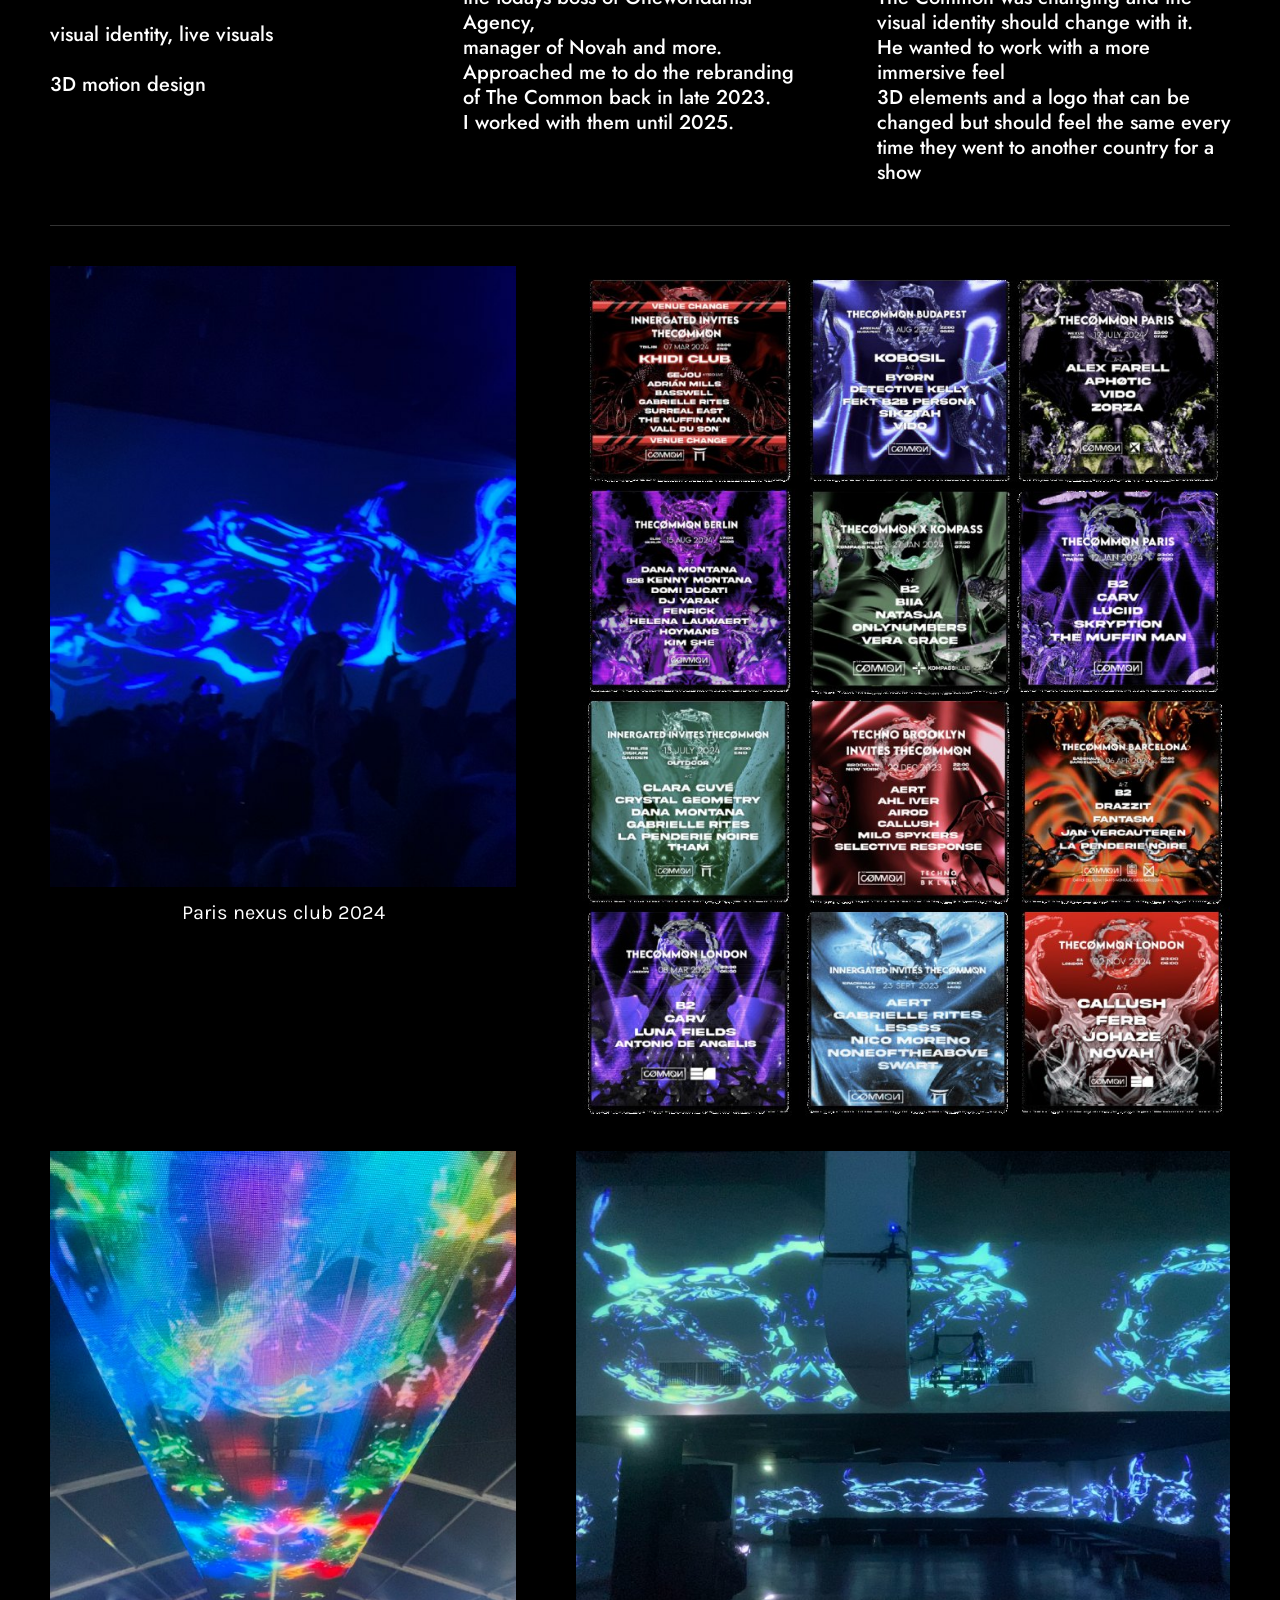
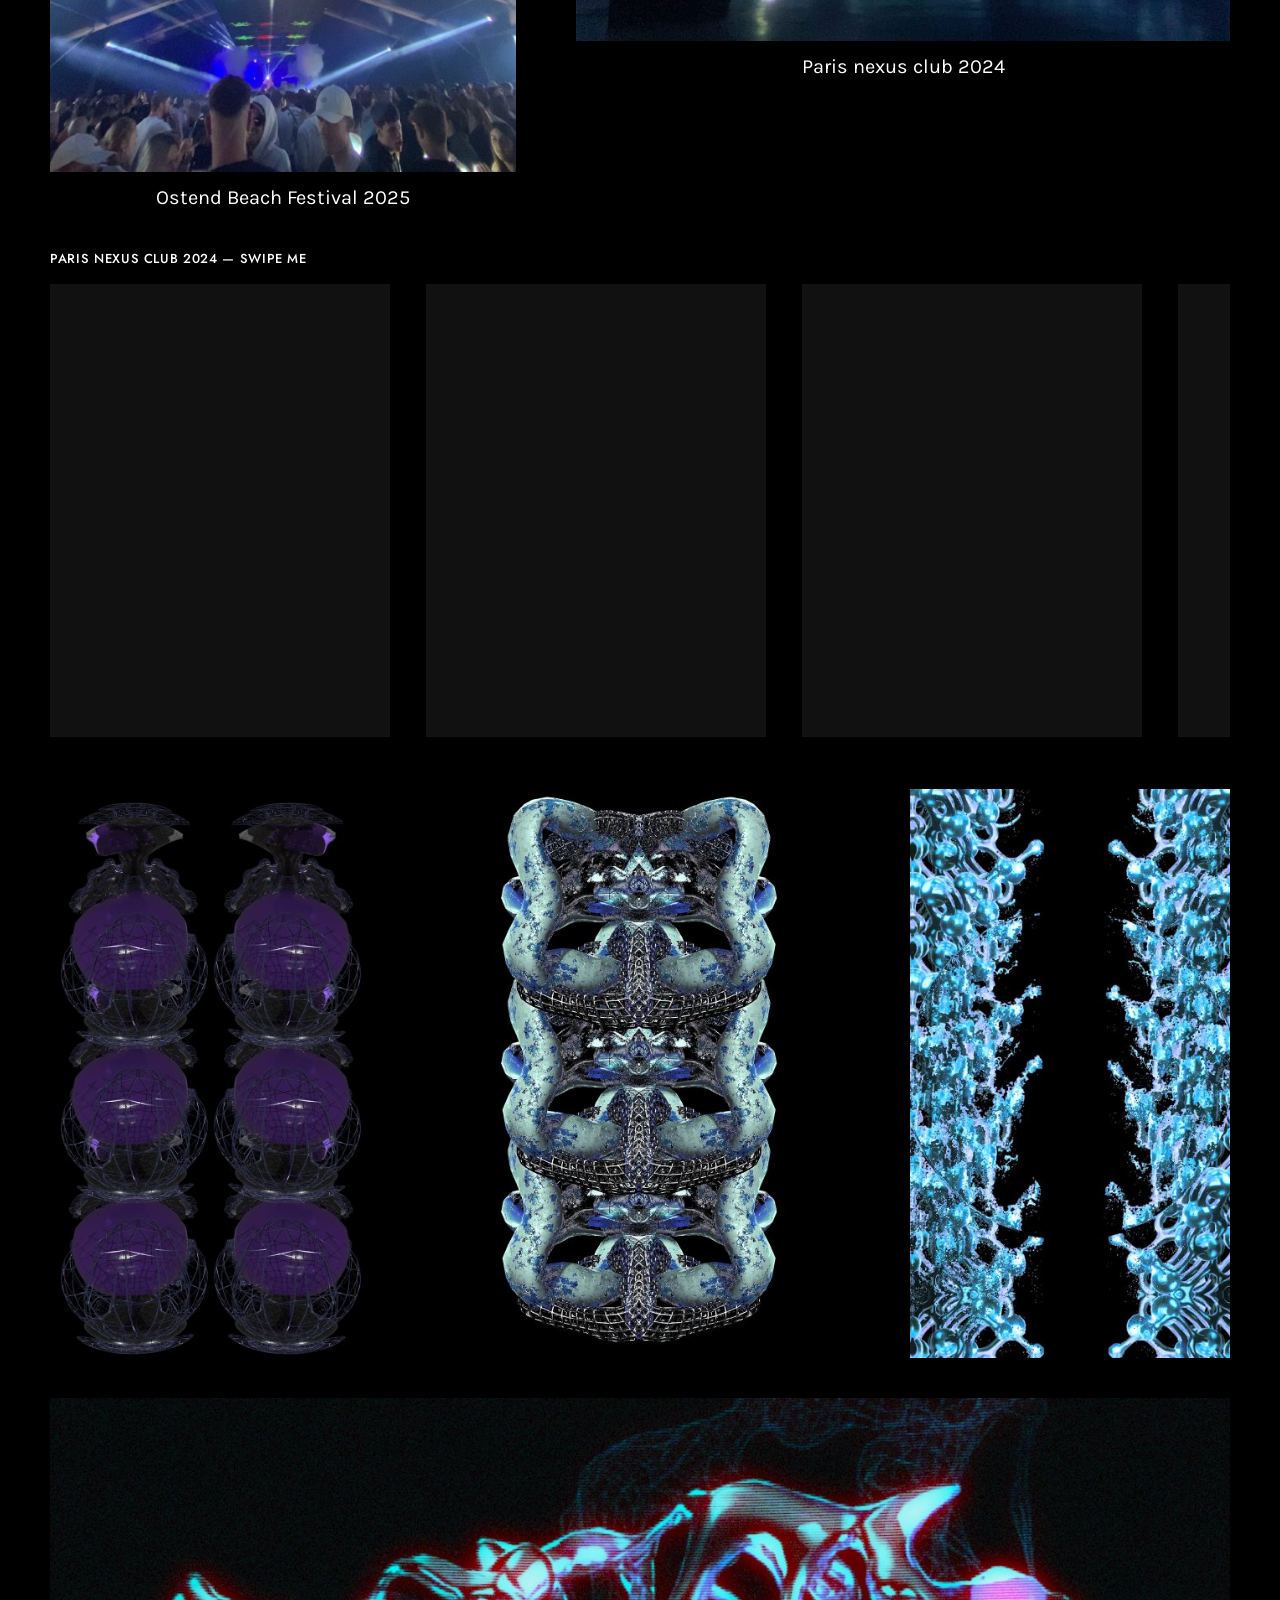
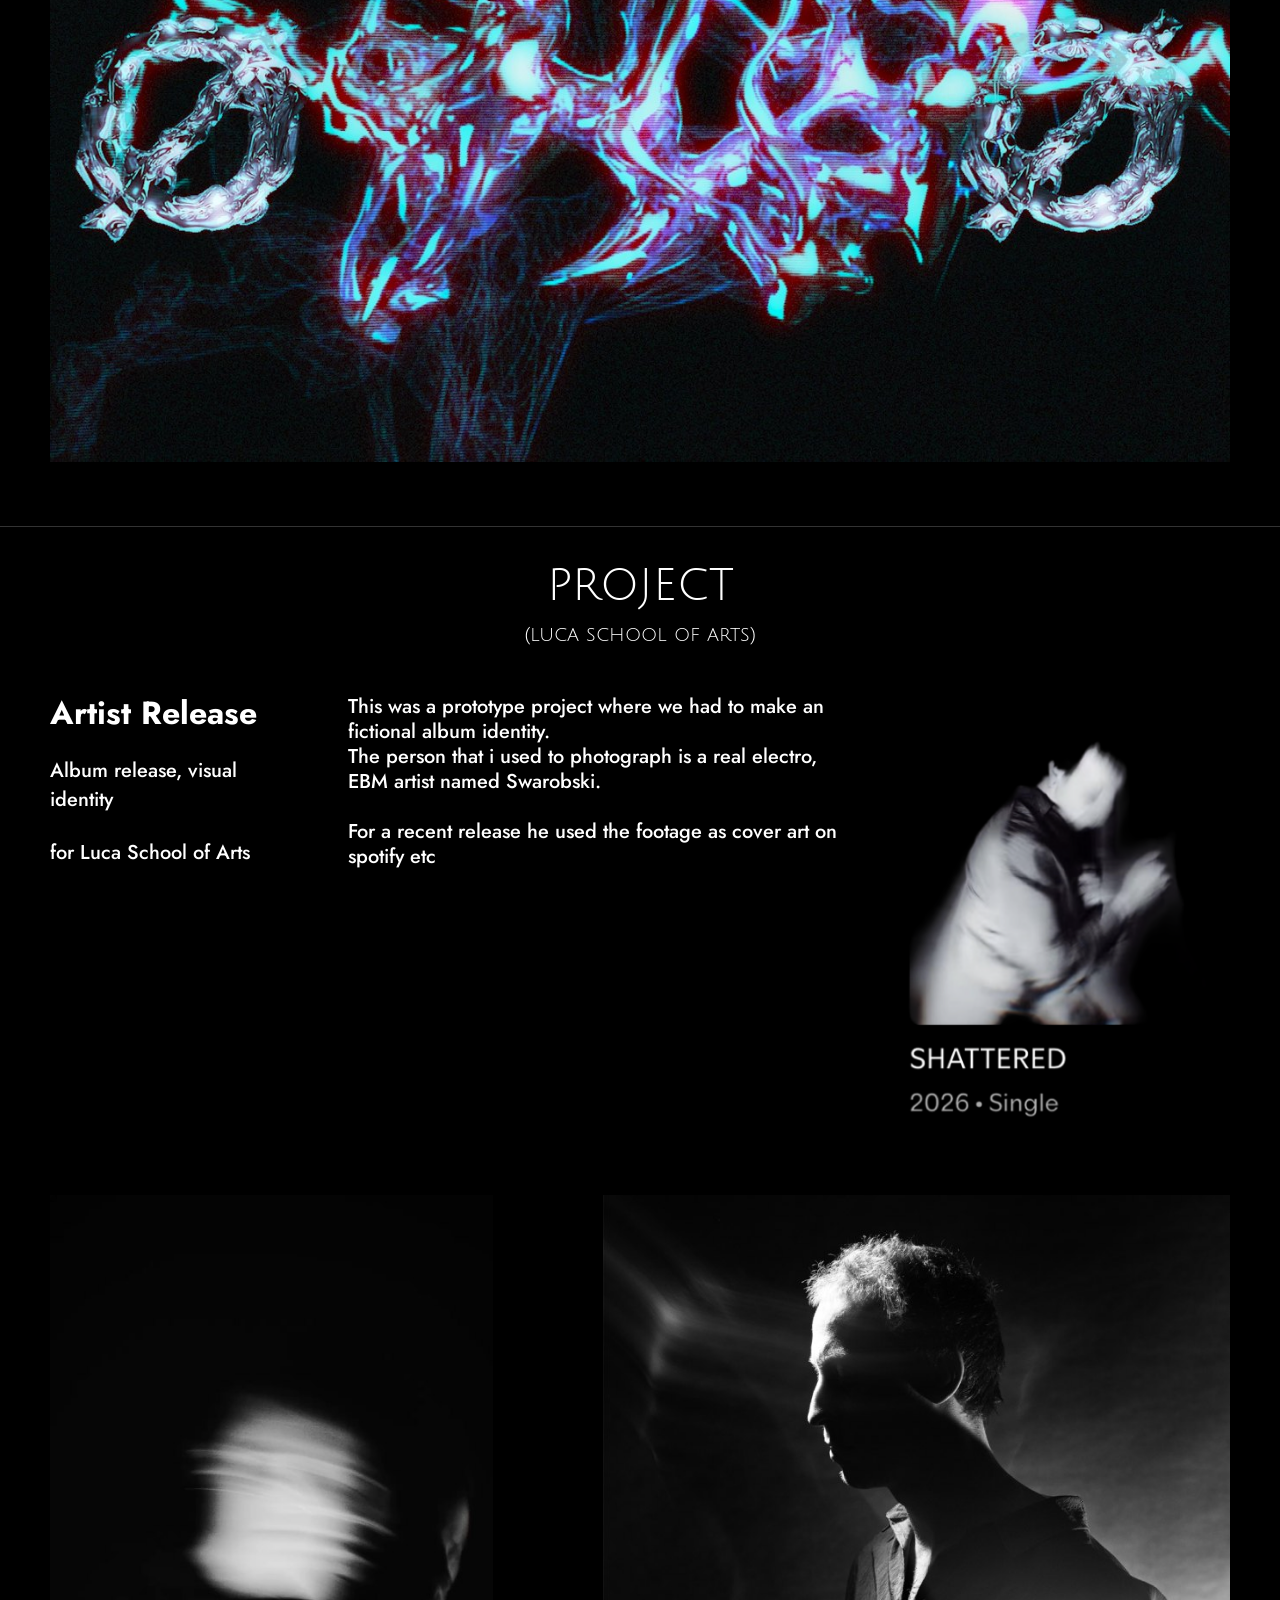
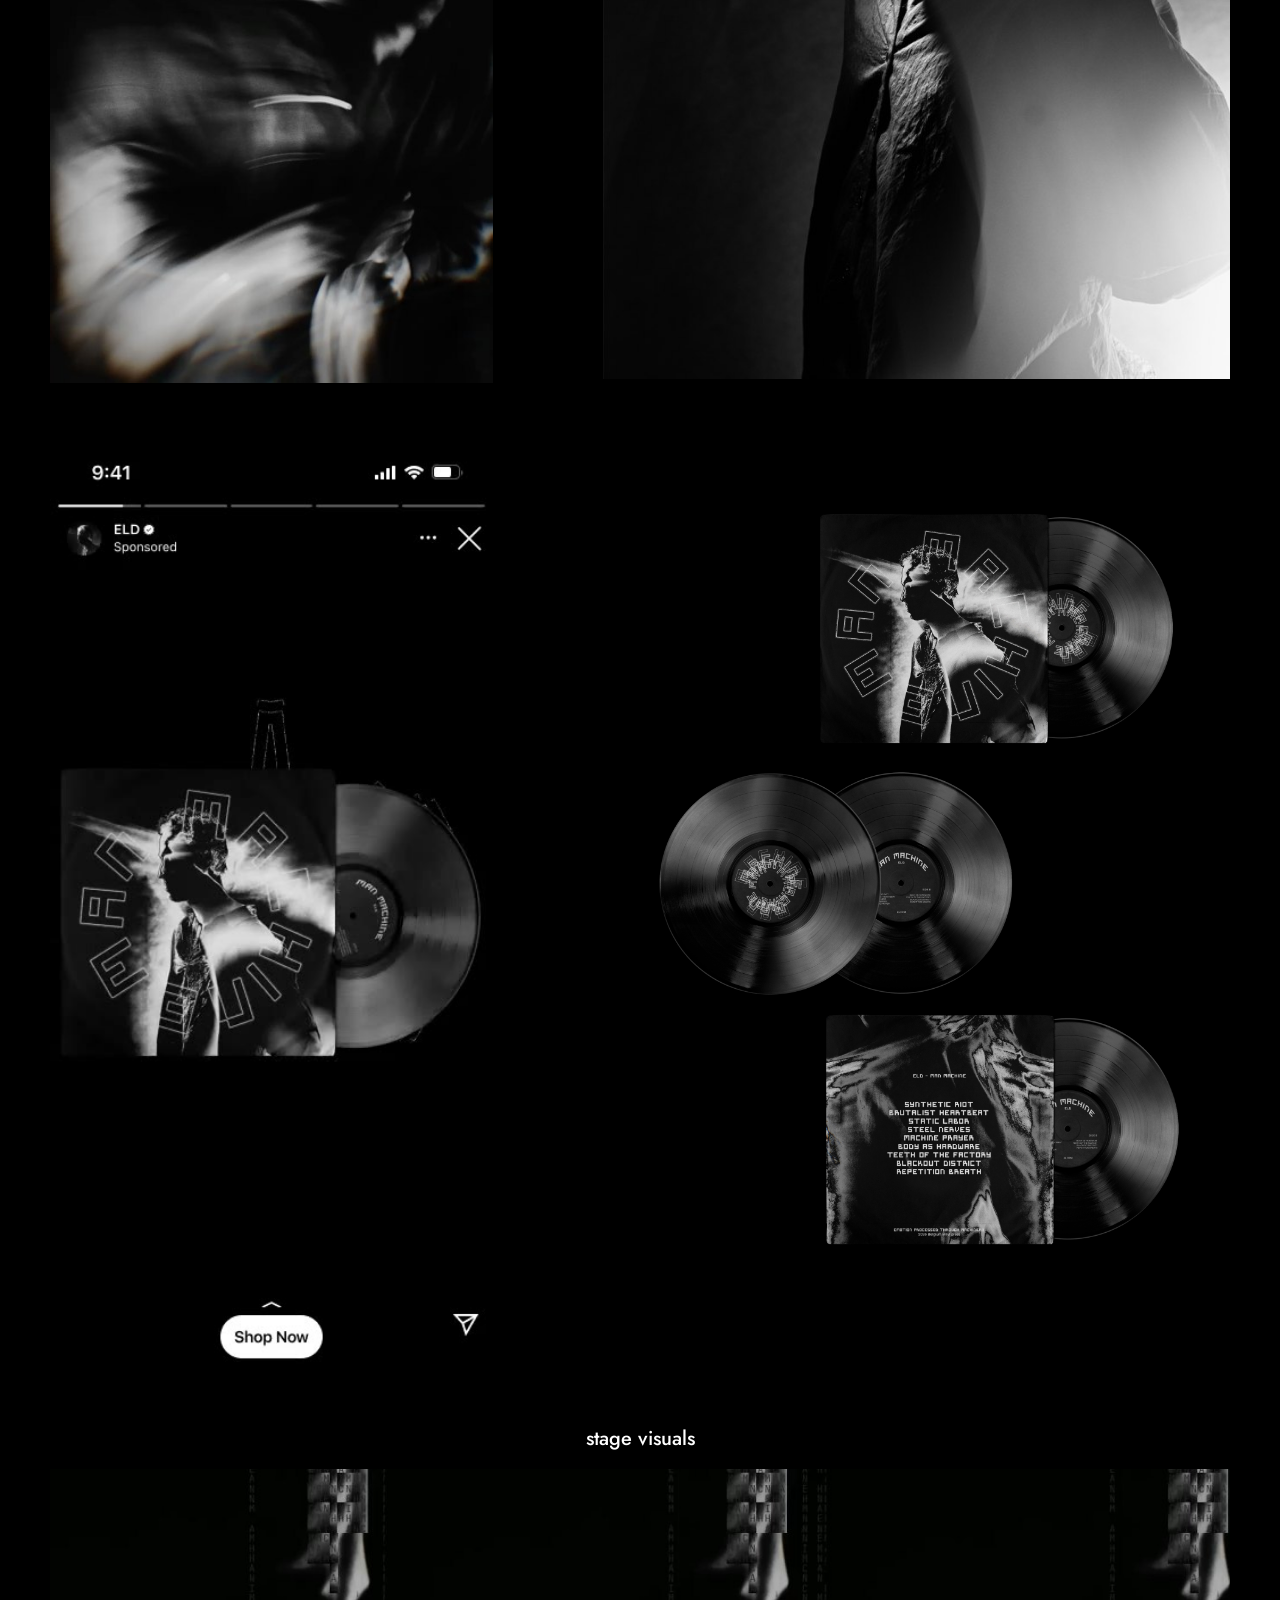
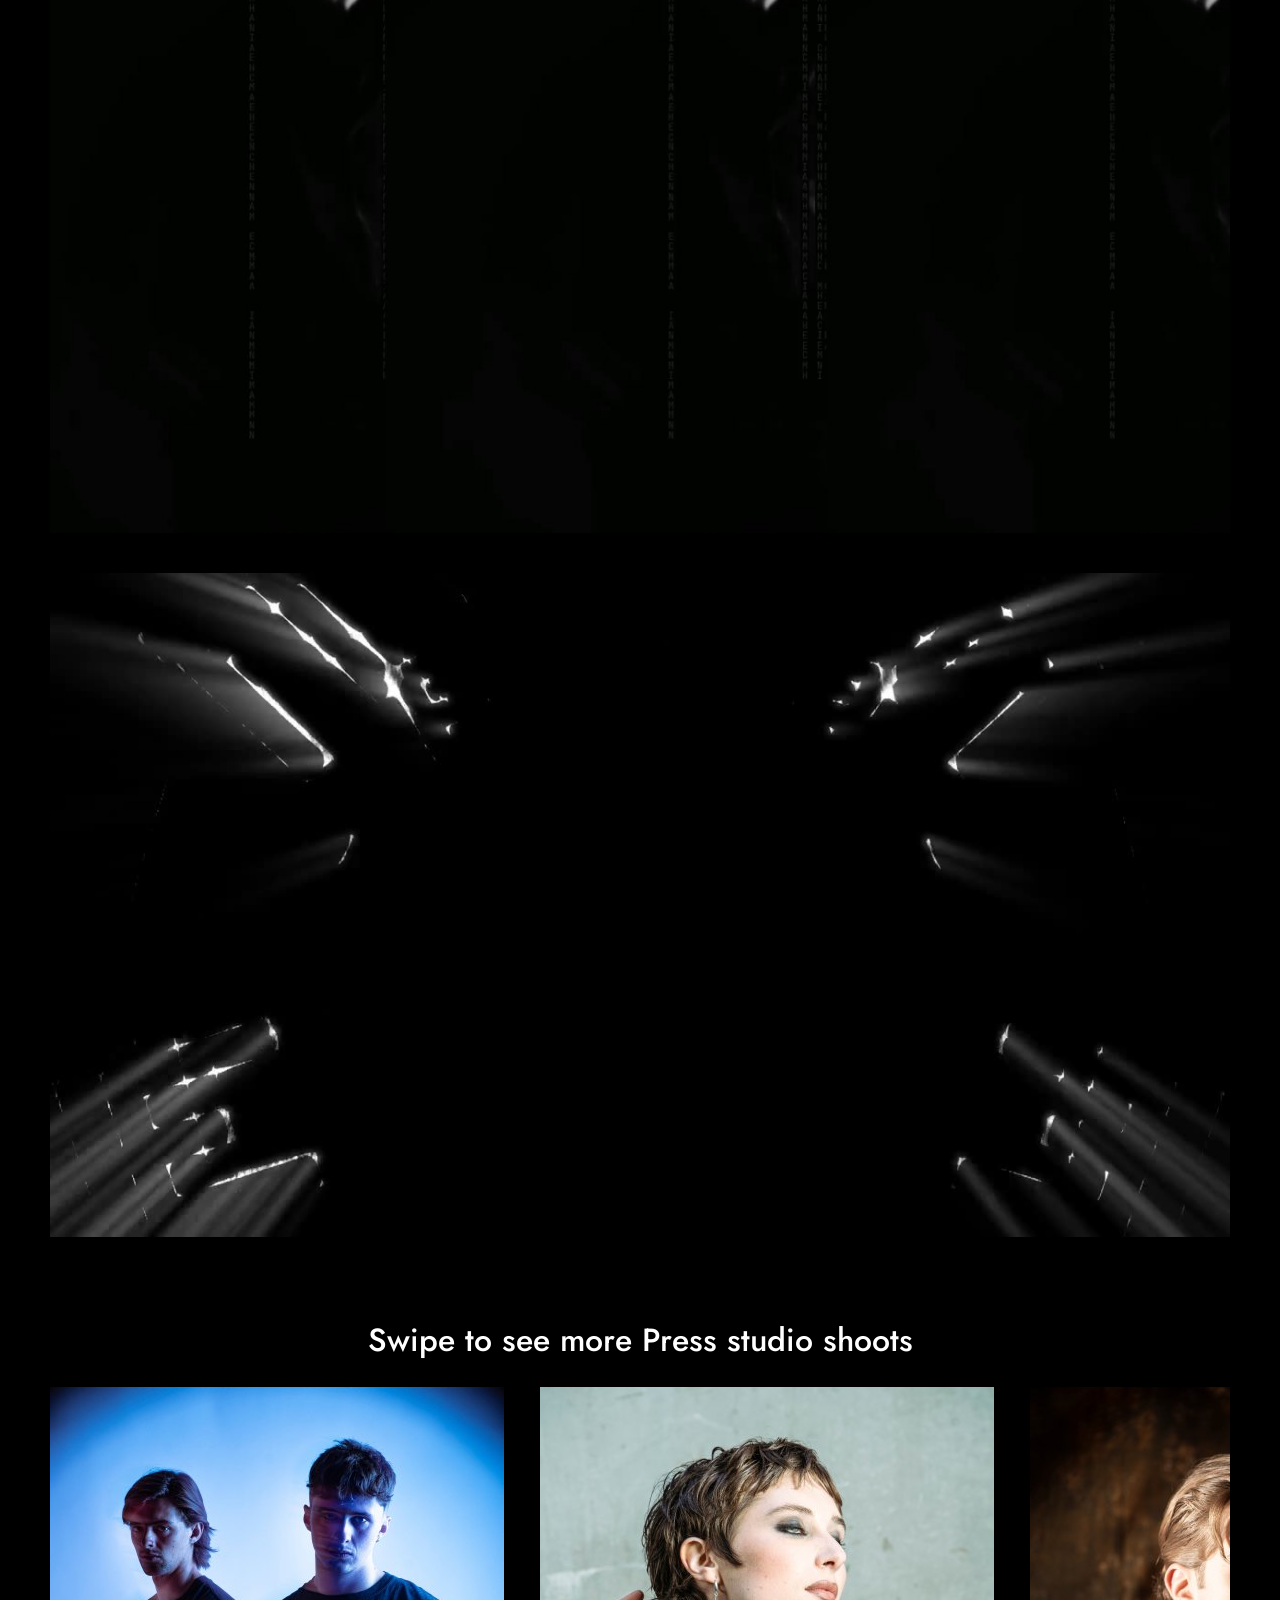
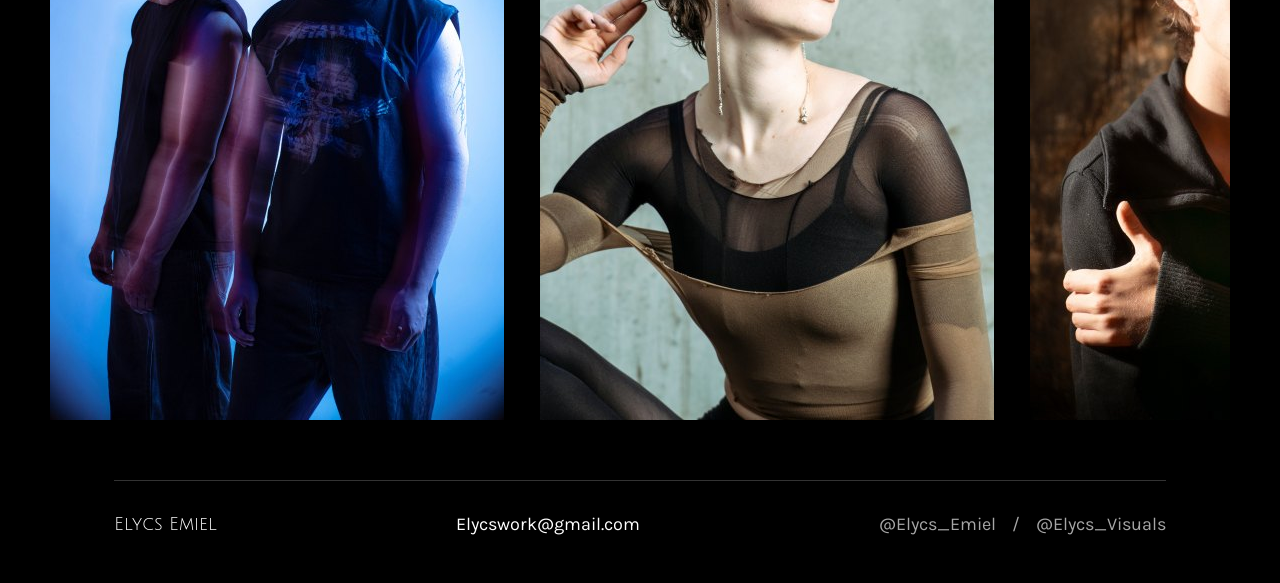
==== commit 69b085ec: "Replace The Common 3D visuals 008 and 006 with videos Co-Authored-By: Claude Opus 5.5 <noreply@anthr" ====
--- a/index.html
+++ b/index.html
@@ -207,8 +207,8 @@
 
         <div class="visual-row">
           <img src="img/common-visual-002.jpg" alt="The Common 3D visual">
-          <img src="img/common-visual-008.jpg" alt="The Common 3D visual">
-          <img src="img/common-visual-006.jpg" alt="The Common 3D visual">
+          <video src="video/common-visual-008.mp4" poster="img/common-visual-008.jpg" autoplay muted loop playsinline preload="metadata" aria-label="The Common 3D visual — anno 25"></video>
+          <video src="video/common-visual-006.mp4" poster="img/common-visual-006.jpg" autoplay muted loop playsinline preload="metadata" aria-label="The Common x Le Zoo Geneva — 3D visual"></video>
         </div>
         <video class="wide" src="video/common-long-visual.mp4" poster="img/common-long-visual.jpg" autoplay muted loop playsinline preload="metadata" aria-label="The Common x Nexus Paris — long visual"></video>
       </div>
--- a/css/style.css
+++ b/css/style.css
@@ -71,8 +71,8 @@
 /* ---------- Project cards ---------- */
 .cards {
   display: grid;
-  grid-template-columns: 325fr 475fr 455fr;
-  gap: 0 110px;
+  grid-template-columns: minmax(0, 430fr) minmax(0, 435fr) minmax(0, 435fr);   /* minmax(0,…) stops long nowrap text from stretching a column */
+  gap: 0 min(60px, 3.5vw);                     /* was 0 110px */
   align-items: end;
   padding: 50px 45px 0;
 }
@@ -83,13 +83,16 @@
   margin-top: 16px;
   display: flex;
   justify-content: space-between;
-  align-items: flex-end;
-  gap: 12px;
-}
-.card h3, .project-title h3 { font-weight: 700; font-size: 32px; line-height: 1.2; }
-.card p, .project-title p { font-size: 20px; margin-top: 4px; }
+  align-items: flex-end;     /* "view more" onderaan, op de regel van de laatste p */
+  gap: 10px;
+}
+.project-title h3 { font-weight: 700; font-size: 32px; line-height: 1.2; }
+.card h3 { font-weight: 700; font-size: min(32px, 2.1vw); line-height: 1.2; }
+.project-title p { font-size: 20px; margin-top: 4px; }
+.card p { font-size: min(20px, 1.32vw); margin-top: 4px; }
 .card p + p, .project-title p + p { margin-top: 24px; }
-.view-more { color: var(--accent); font-size: 18px; white-space: nowrap; padding-bottom: 4px; }
+.card h3, .card p { white-space: nowrap; }   /* titel en regels blijven op één lijn */
+.view-more { color: var(--accent); font-size: min(18px, 1.19vw); white-space: nowrap; padding-bottom: 4px; }
 .view-more:hover { text-decoration: underline; }
 
 /* ---------- Section headings ---------- */
@@ -165,6 +168,8 @@
 .common-grid .posters { grid-row: span 1; }
 .common-grid .tall { align-self: start; }
 .visual-row { display: grid; grid-template-columns: repeat(3, 1fr); gap: 110px; margin-top: 40px; }
+.visual-row.single { grid-template-columns: minmax(0, 420px); justify-content: center; }
+.visual-row video { aspect-ratio: 9 / 16; object-fit: cover; }
 .wide { margin-top: 40px; }
 
 /* Artist release */
@@ -277,6 +282,9 @@
   .hero h1, .section-head, .page-intro h1 { font-size: 32px; }
   .cards { grid-template-columns: 1fr; gap: 48px; }
   .card h3, .project-title h3 { font-size: 26px; }
+  .card p { font-size: 20px; }
+  .view-more { font-size: 18px; }
+  .card h3, .card p { white-space: normal; }
   .text-row, .visual-row, .artist-intro, .artist-media, .common-grid { grid-template-columns: 1fr; }
   .media-row { flex-direction: column; }
   .collage { grid-template-columns: 1fr; gap: 24px; }
@@ -302,6 +310,14 @@
 /* Videos */
 video { display: block; width: 100%; height: auto; background: #111; }
 .card a.thumb video { transition: transform .4s, filter .4s; }
+/* Middle video + right photo: same width, same ratio => same height and same top edge */
+.card:nth-child(2) a.thumb video,
+.card:nth-child(3) a.thumb img {
+  width: 100%;
+  height: auto;
+  aspect-ratio: 5 / 7;
+  object-fit: cover;
+}
 .card a.thumb:hover video { transform: scale(1.03); filter: brightness(1.1); }
 .collage .stack video.back { position: absolute; left: 11%; top: 0; width: 59%; aspect-ratio: 3 / 4; object-fit: cover; }
 .common-grid video { aspect-ratio: 3 / 4; object-fit: cover; }
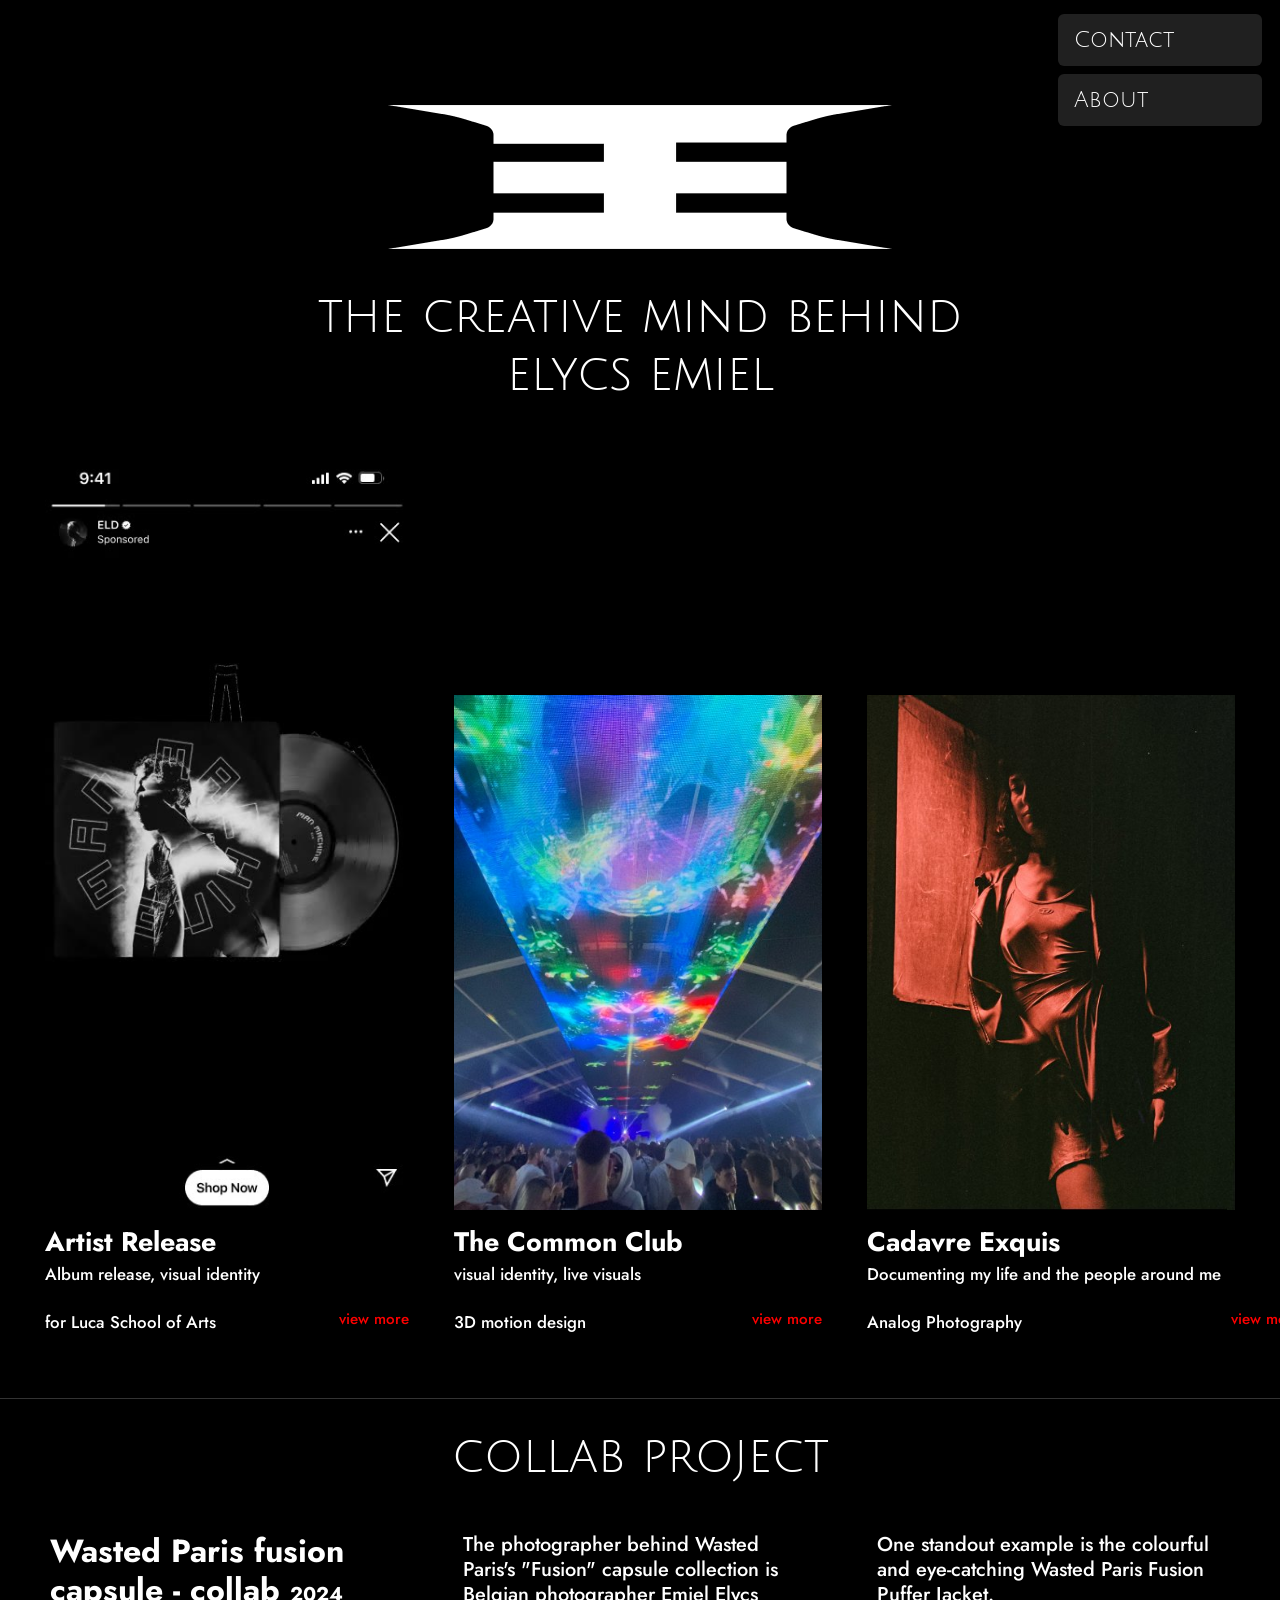
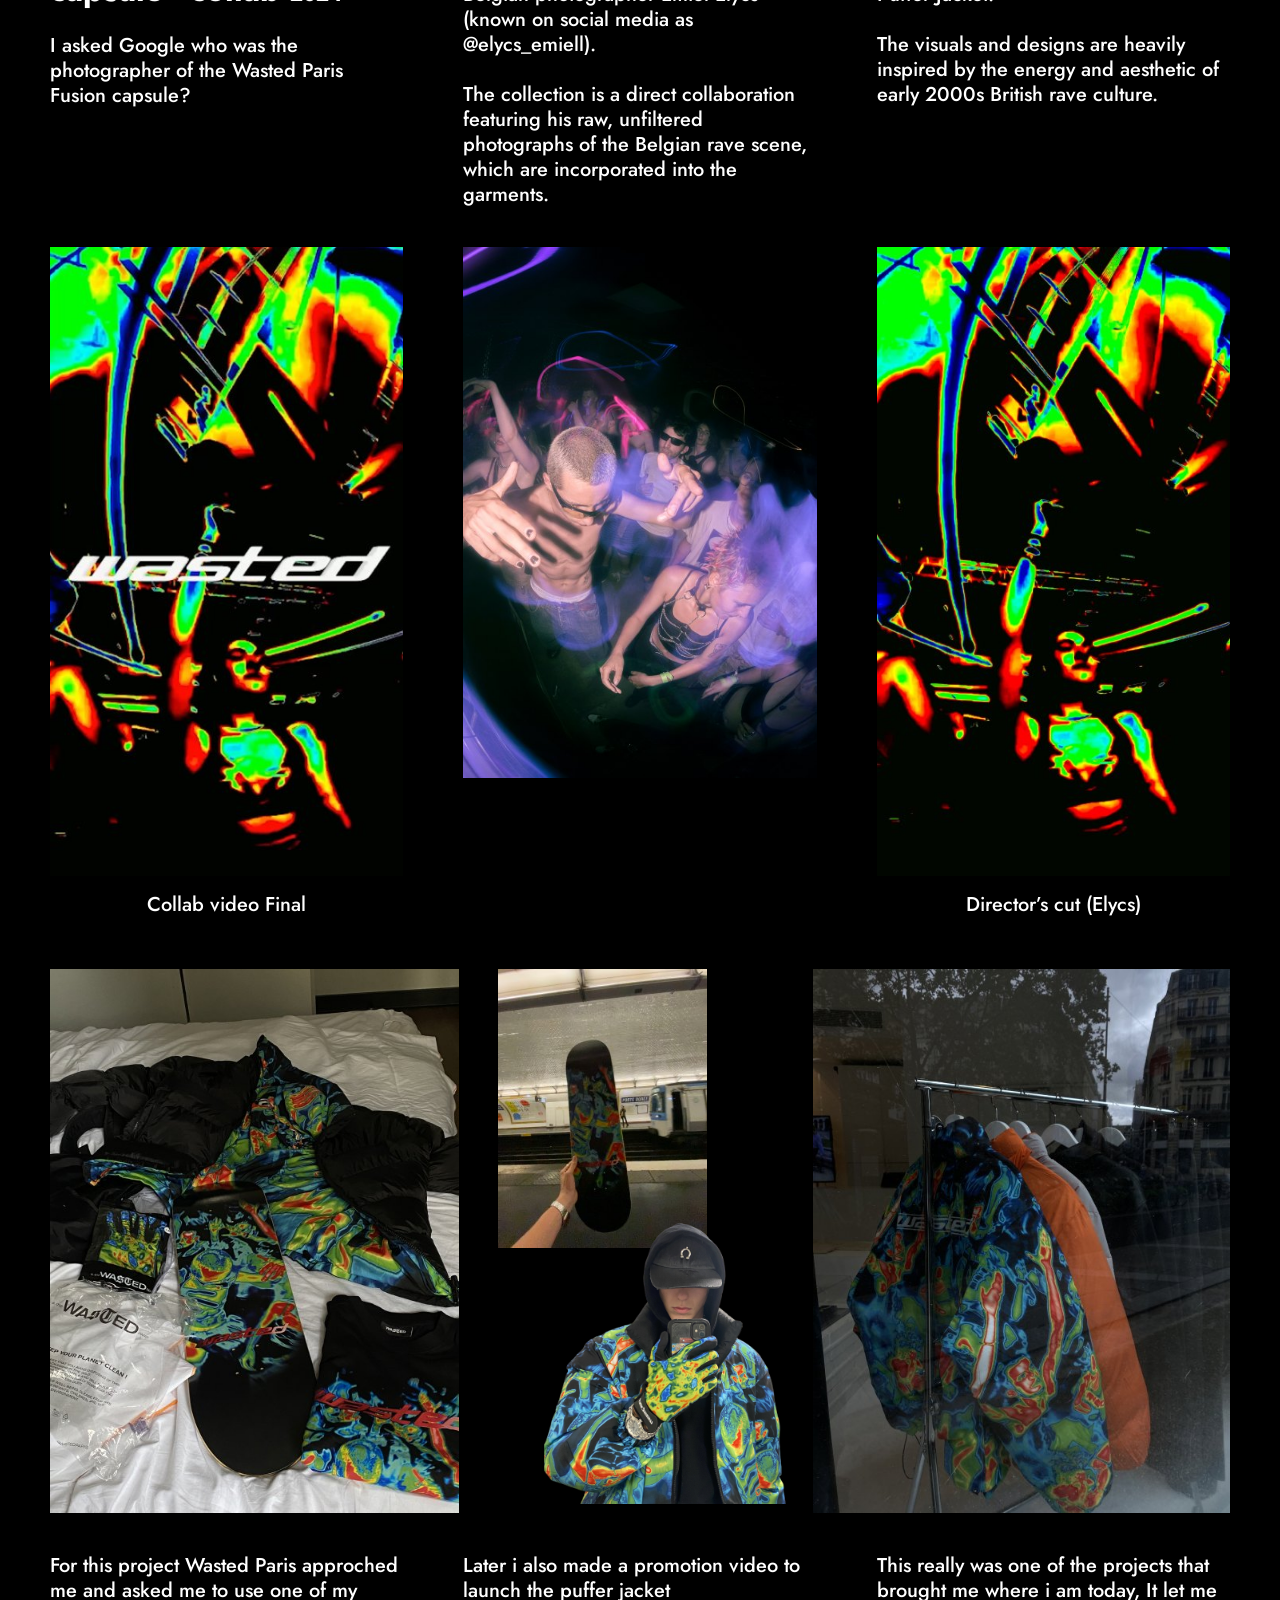
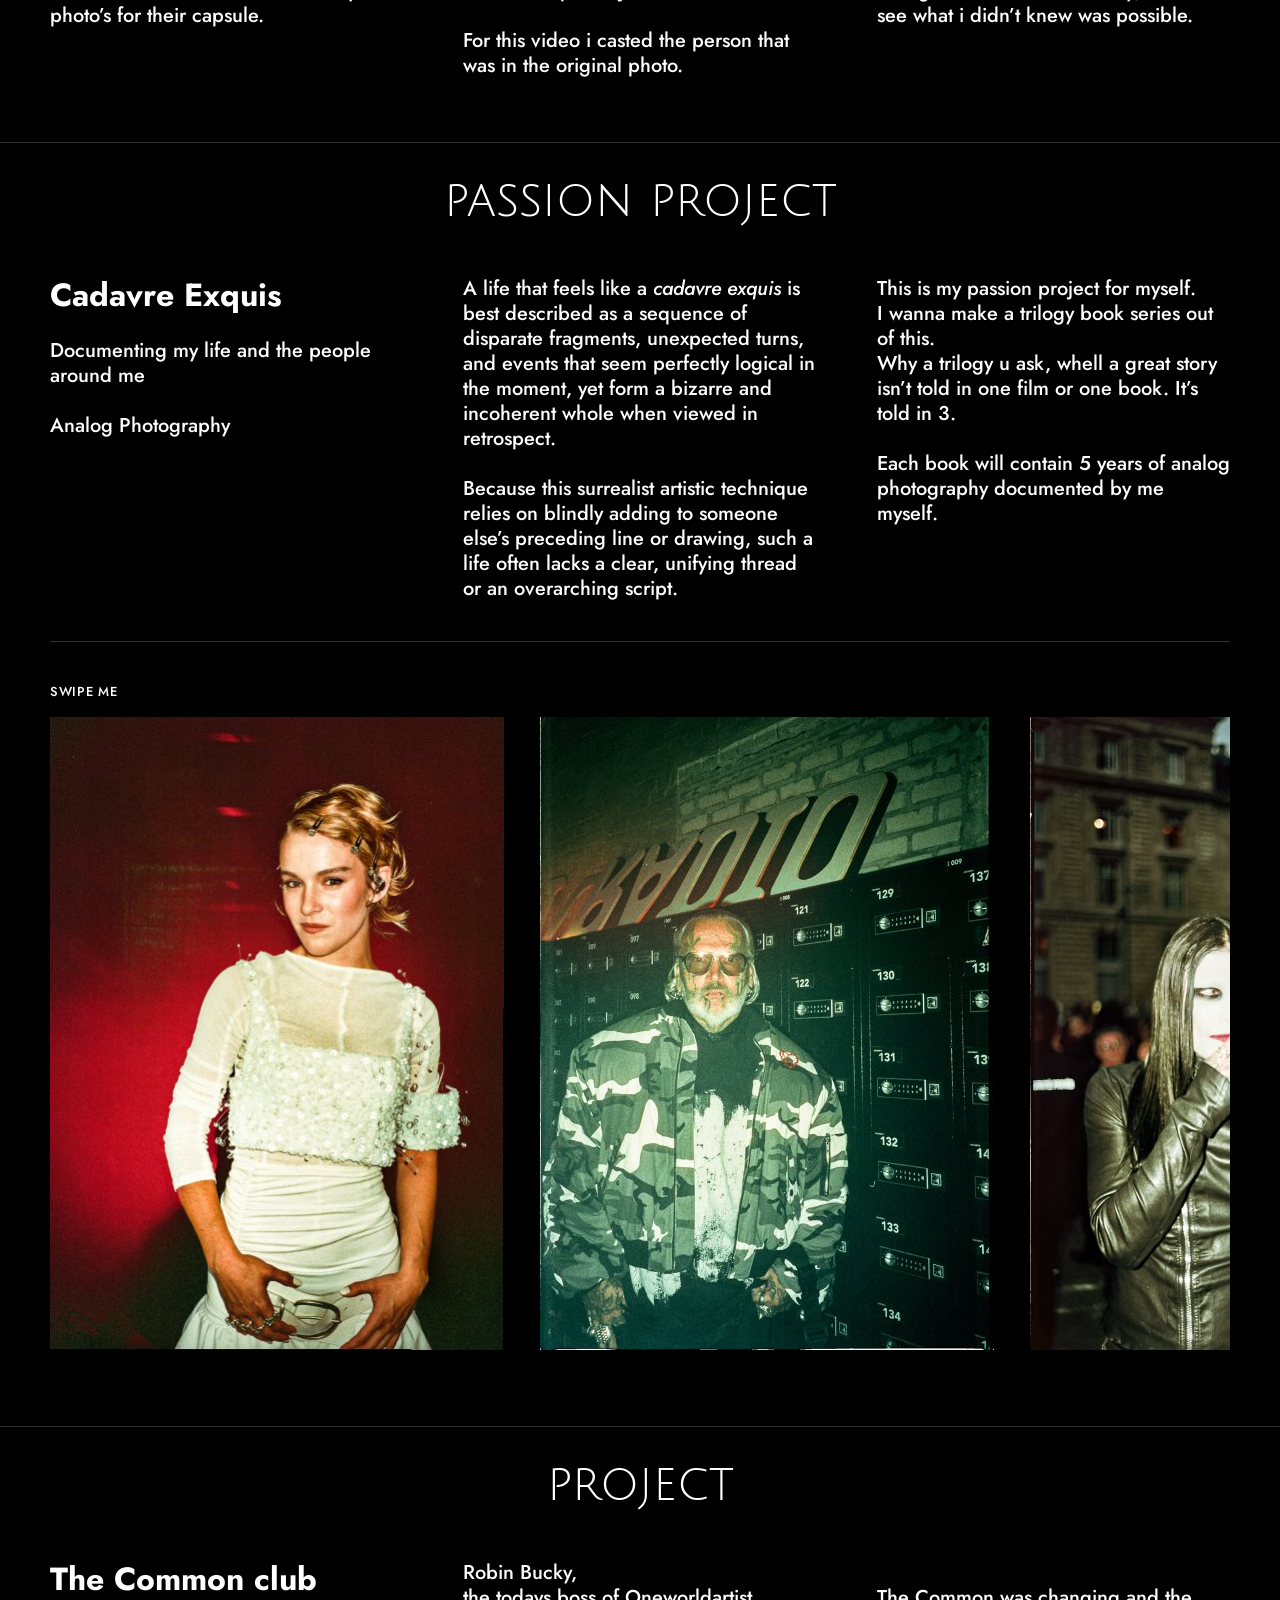
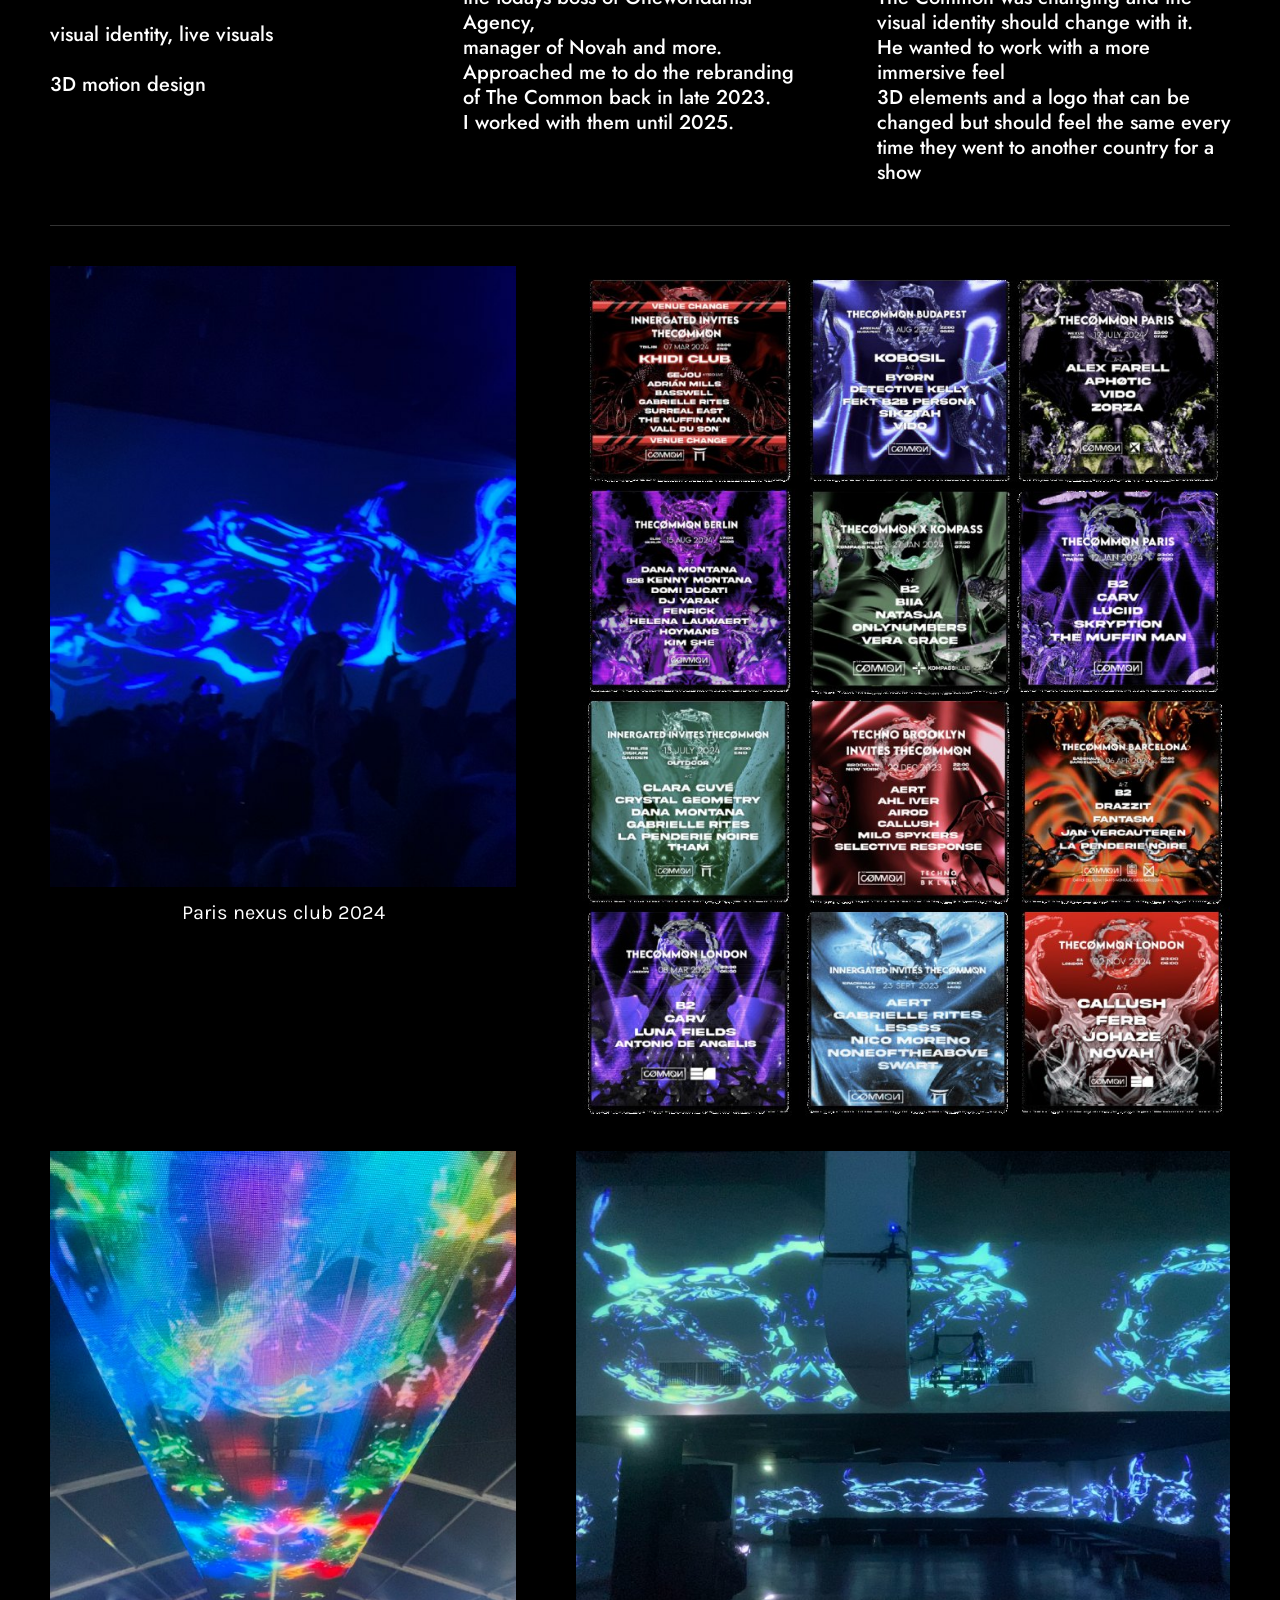
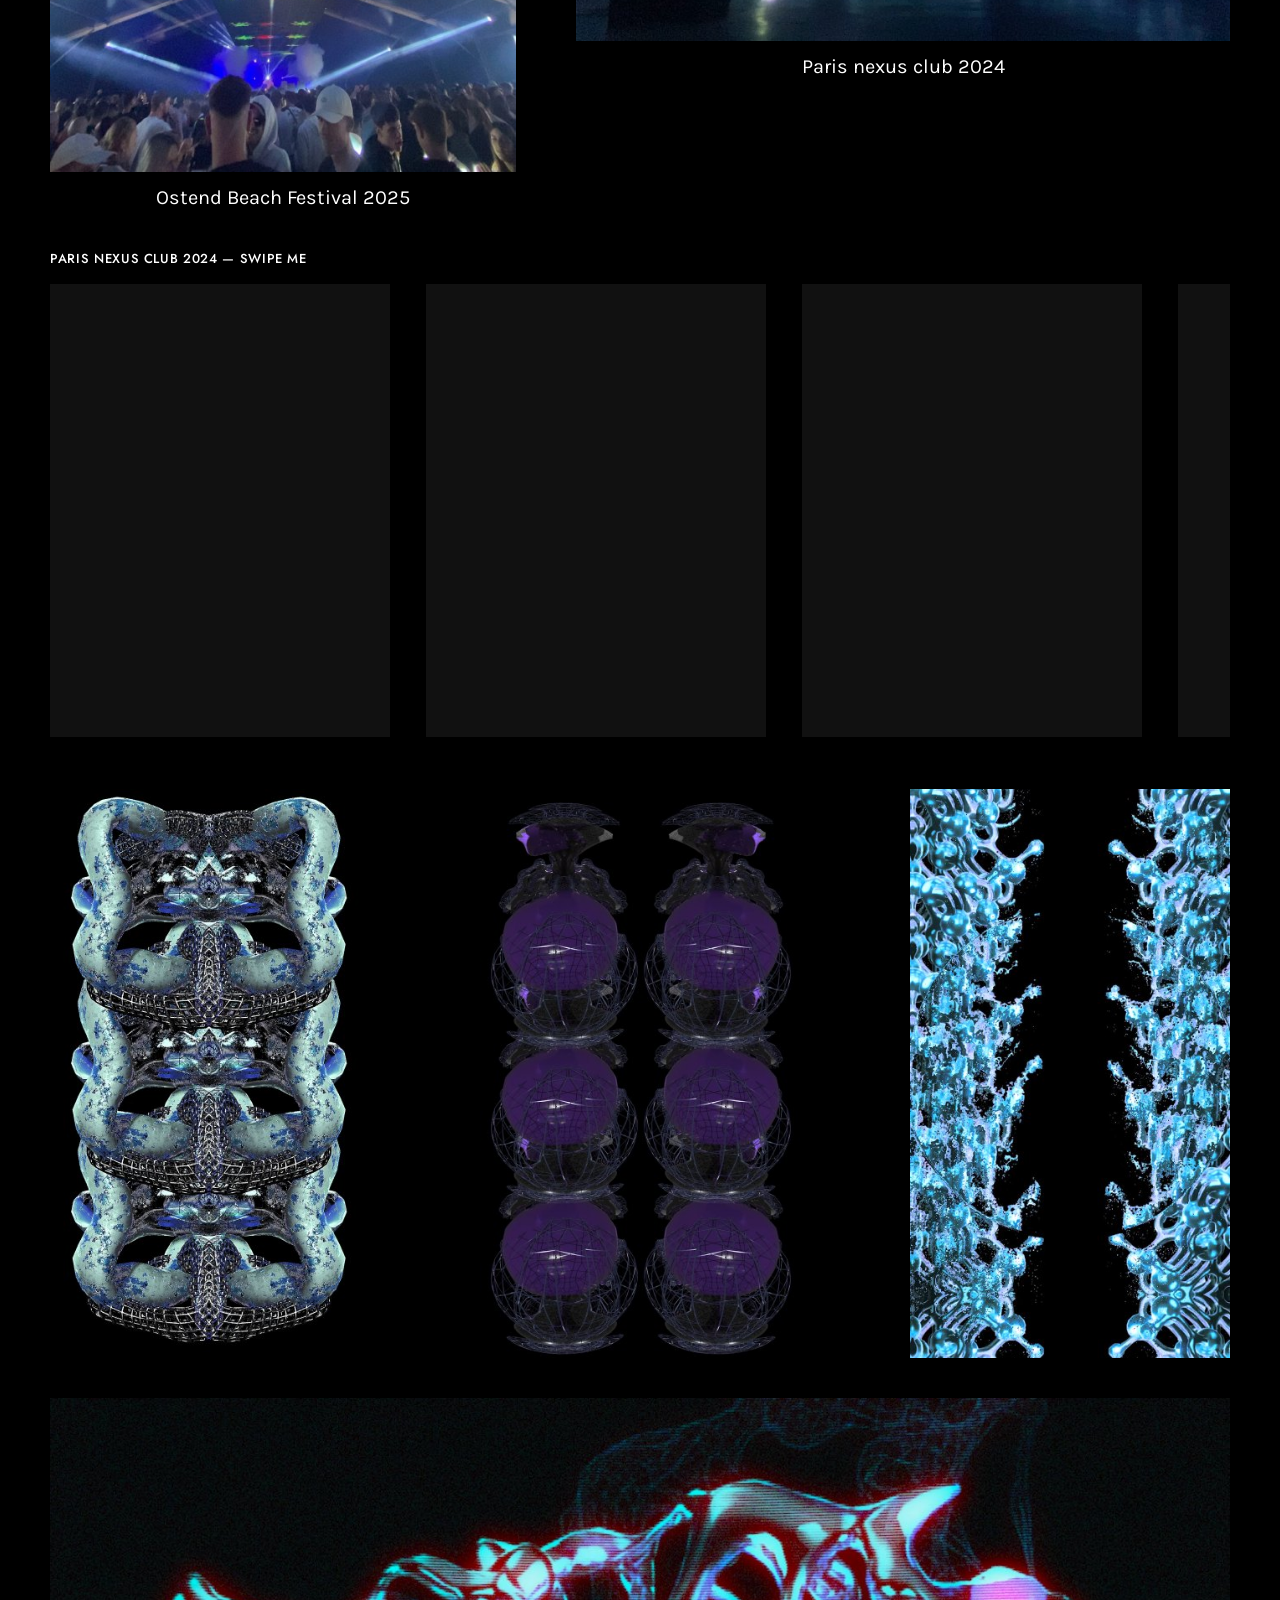
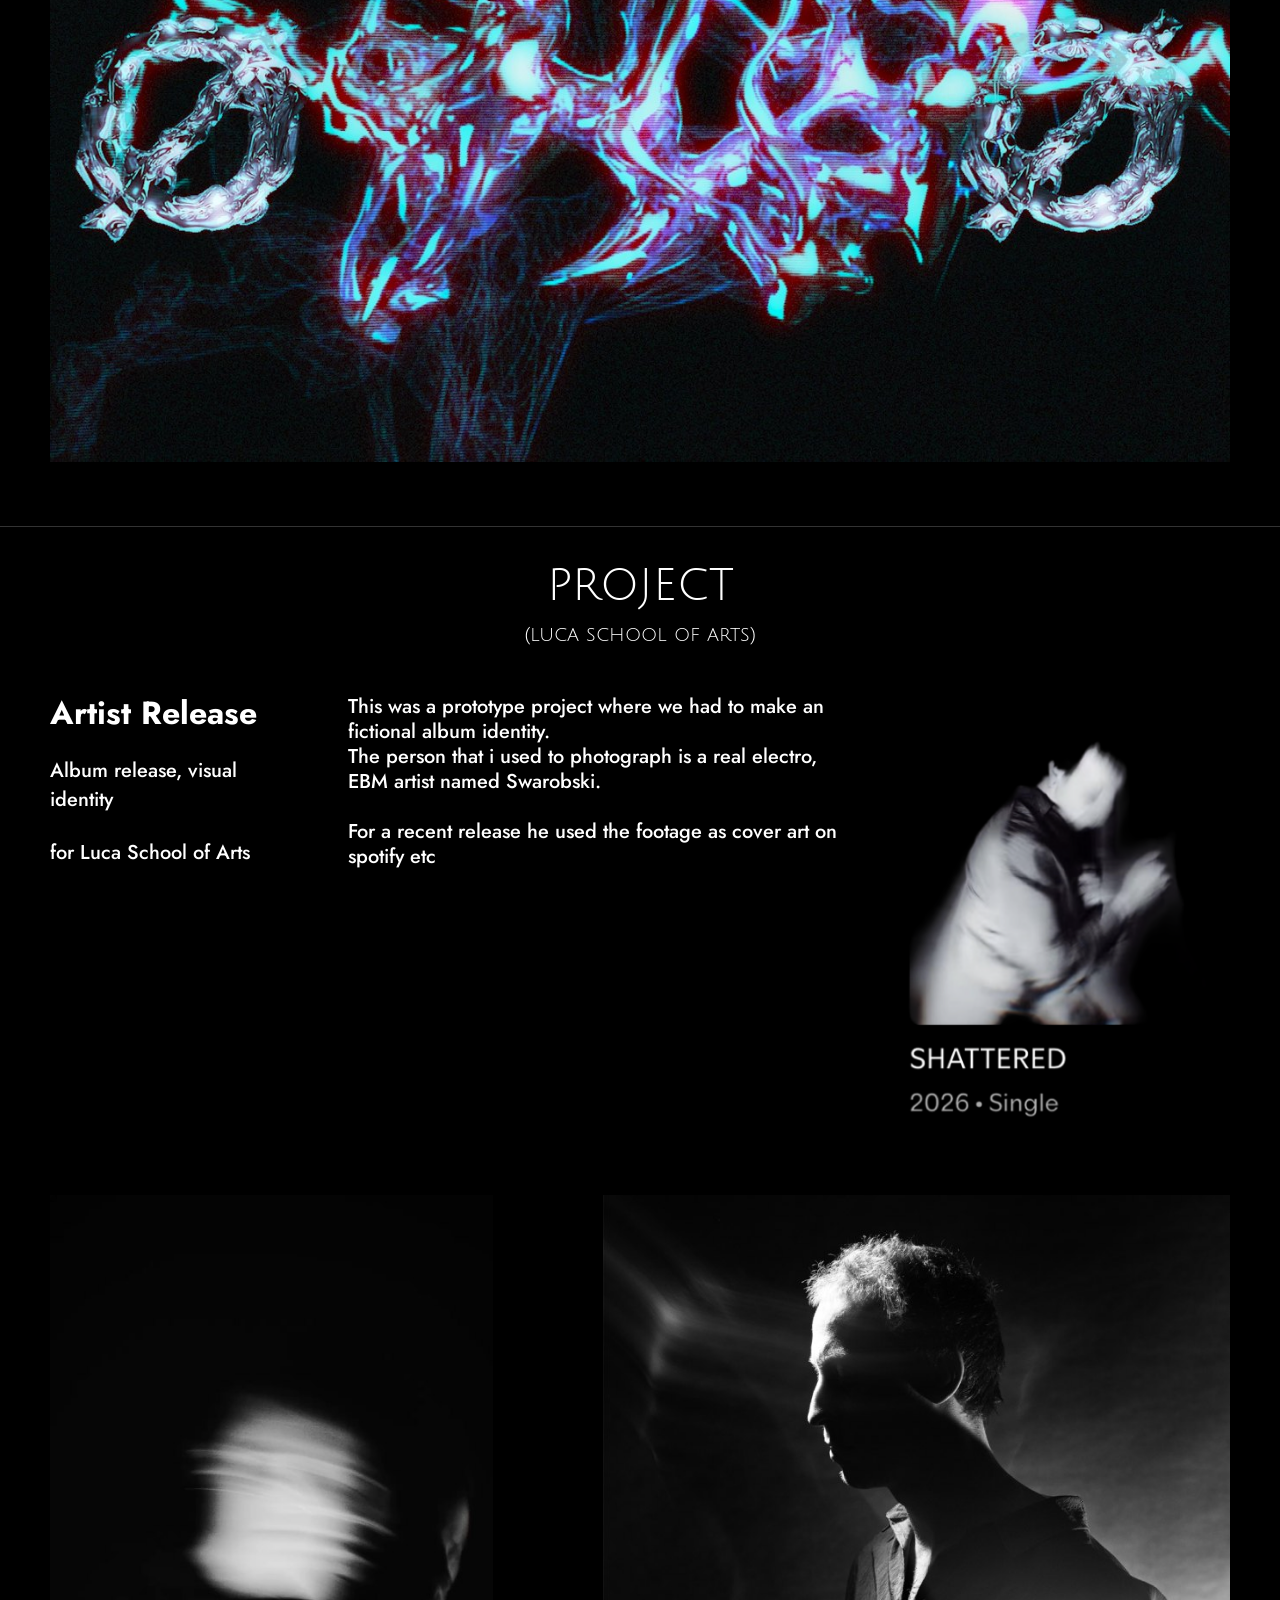
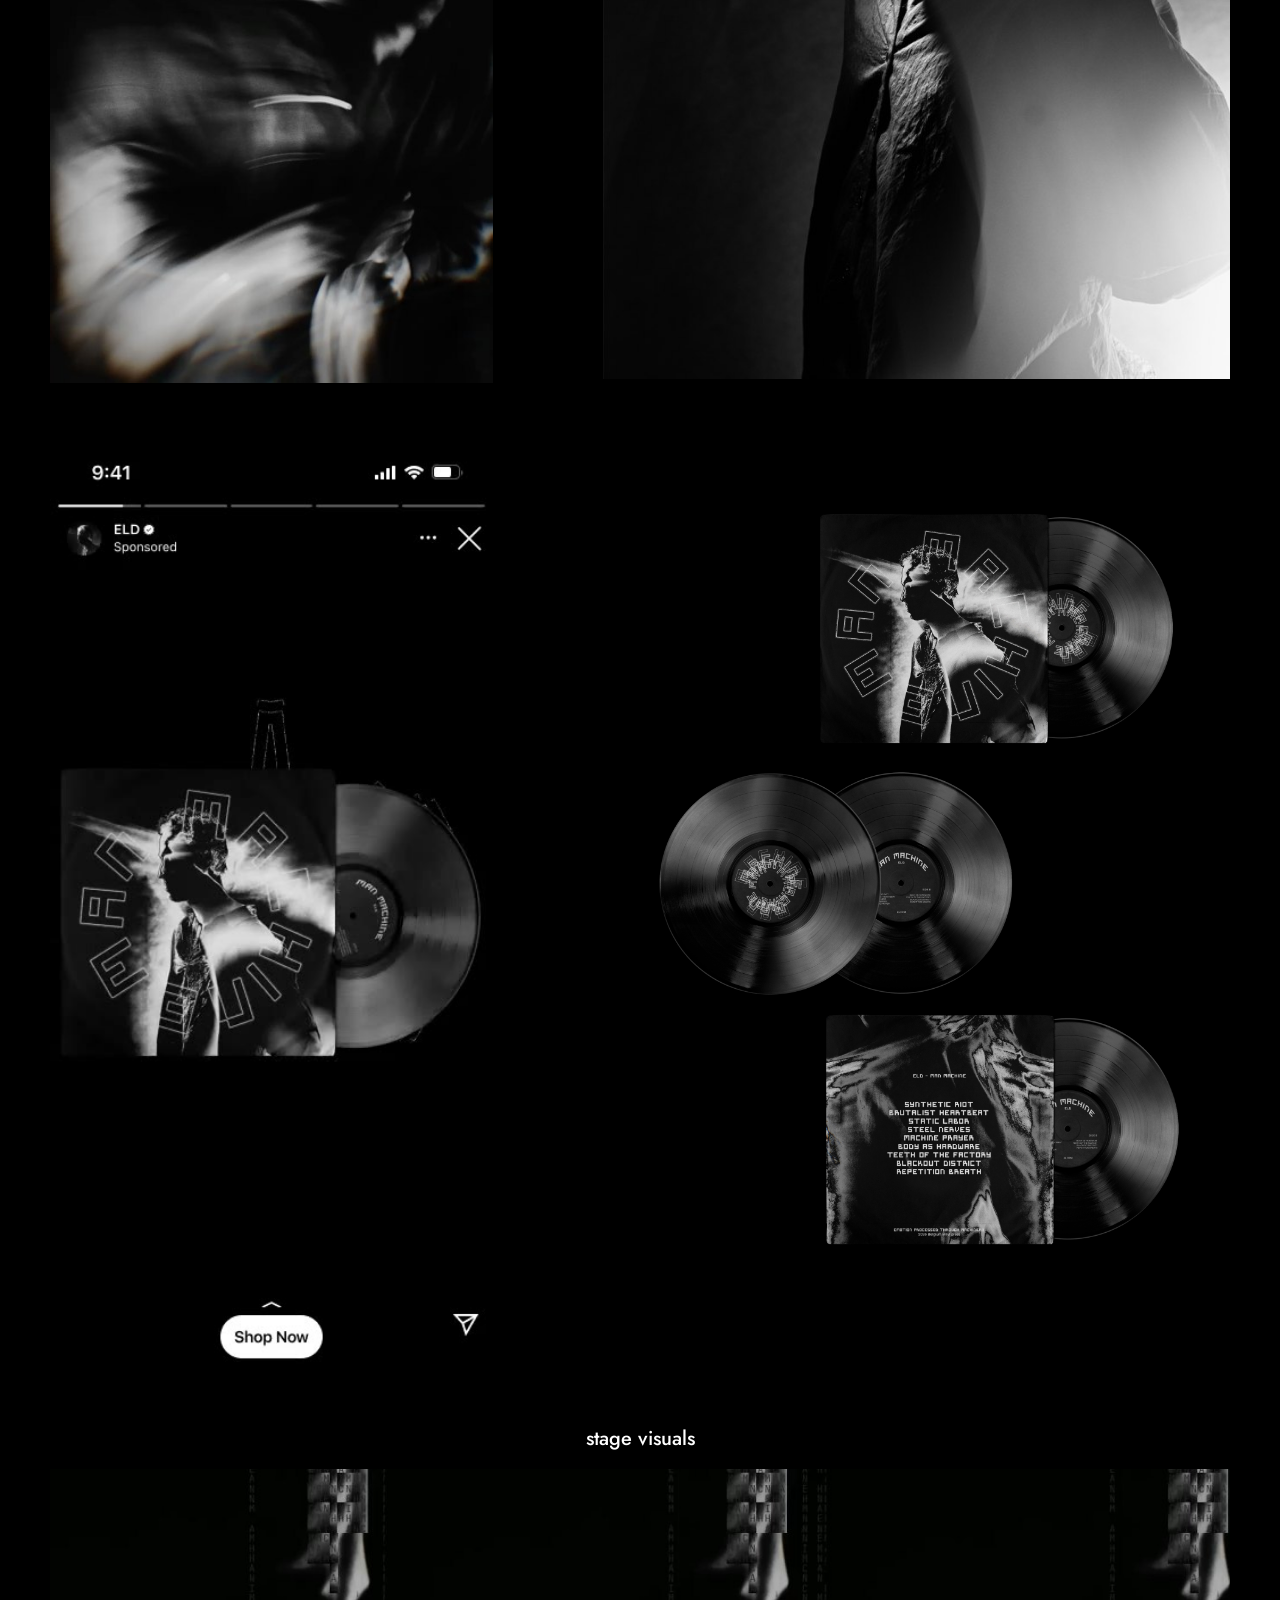
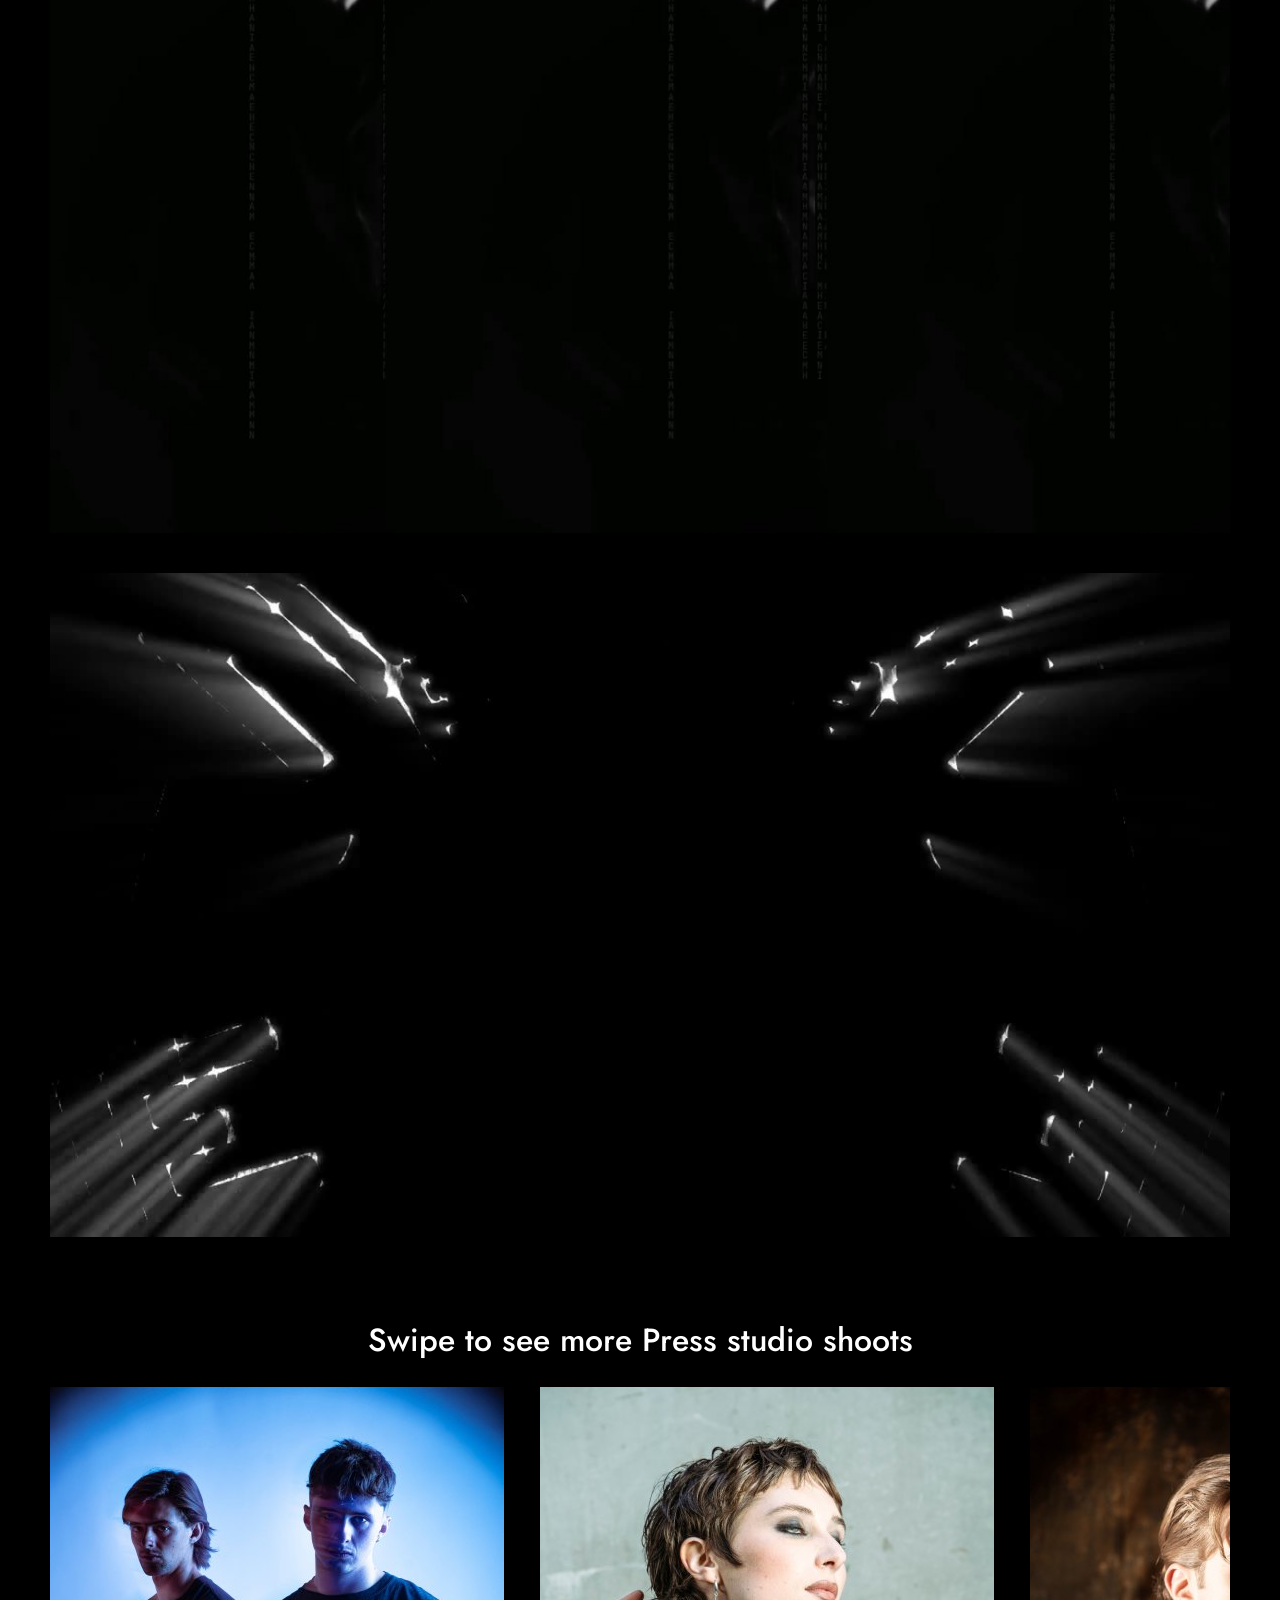
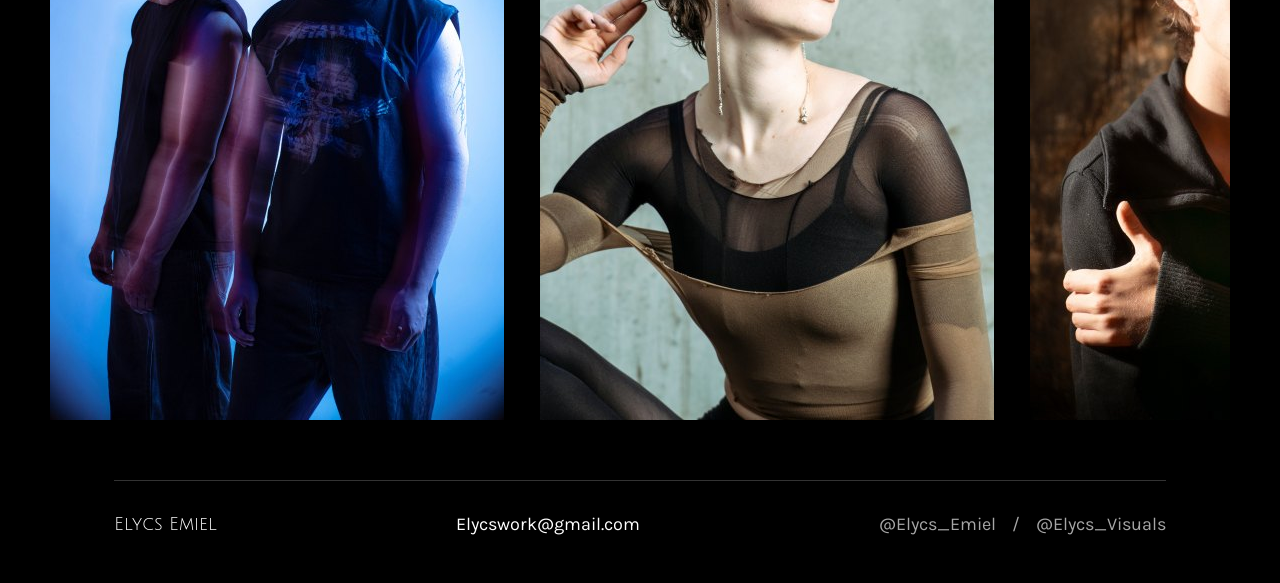
==== commit e6839650: "Move still visual to the middle of The Common row Co-Authored-By: Claude Opus 5.5 <noreply@anthropic" ====
--- a/index.html
+++ b/index.html
@@ -206,8 +206,8 @@
         </div>
 
         <div class="visual-row">
+          <video src="video/common-visual-008.mp4" poster="img/common-visual-008.jpg" autoplay muted loop playsinline preload="metadata" aria-label="The Common 3D visual — anno 25"></video>
           <img src="img/common-visual-002.jpg" alt="The Common 3D visual">
-          <video src="video/common-visual-008.mp4" poster="img/common-visual-008.jpg" autoplay muted loop playsinline preload="metadata" aria-label="The Common 3D visual — anno 25"></video>
           <video src="video/common-visual-006.mp4" poster="img/common-visual-006.jpg" autoplay muted loop playsinline preload="metadata" aria-label="The Common x Le Zoo Geneva — 3D visual"></video>
         </div>
         <video class="wide" src="video/common-long-visual.mp4" poster="img/common-long-visual.jpg" autoplay muted loop playsinline preload="metadata" aria-label="The Common x Nexus Paris — long visual"></video>
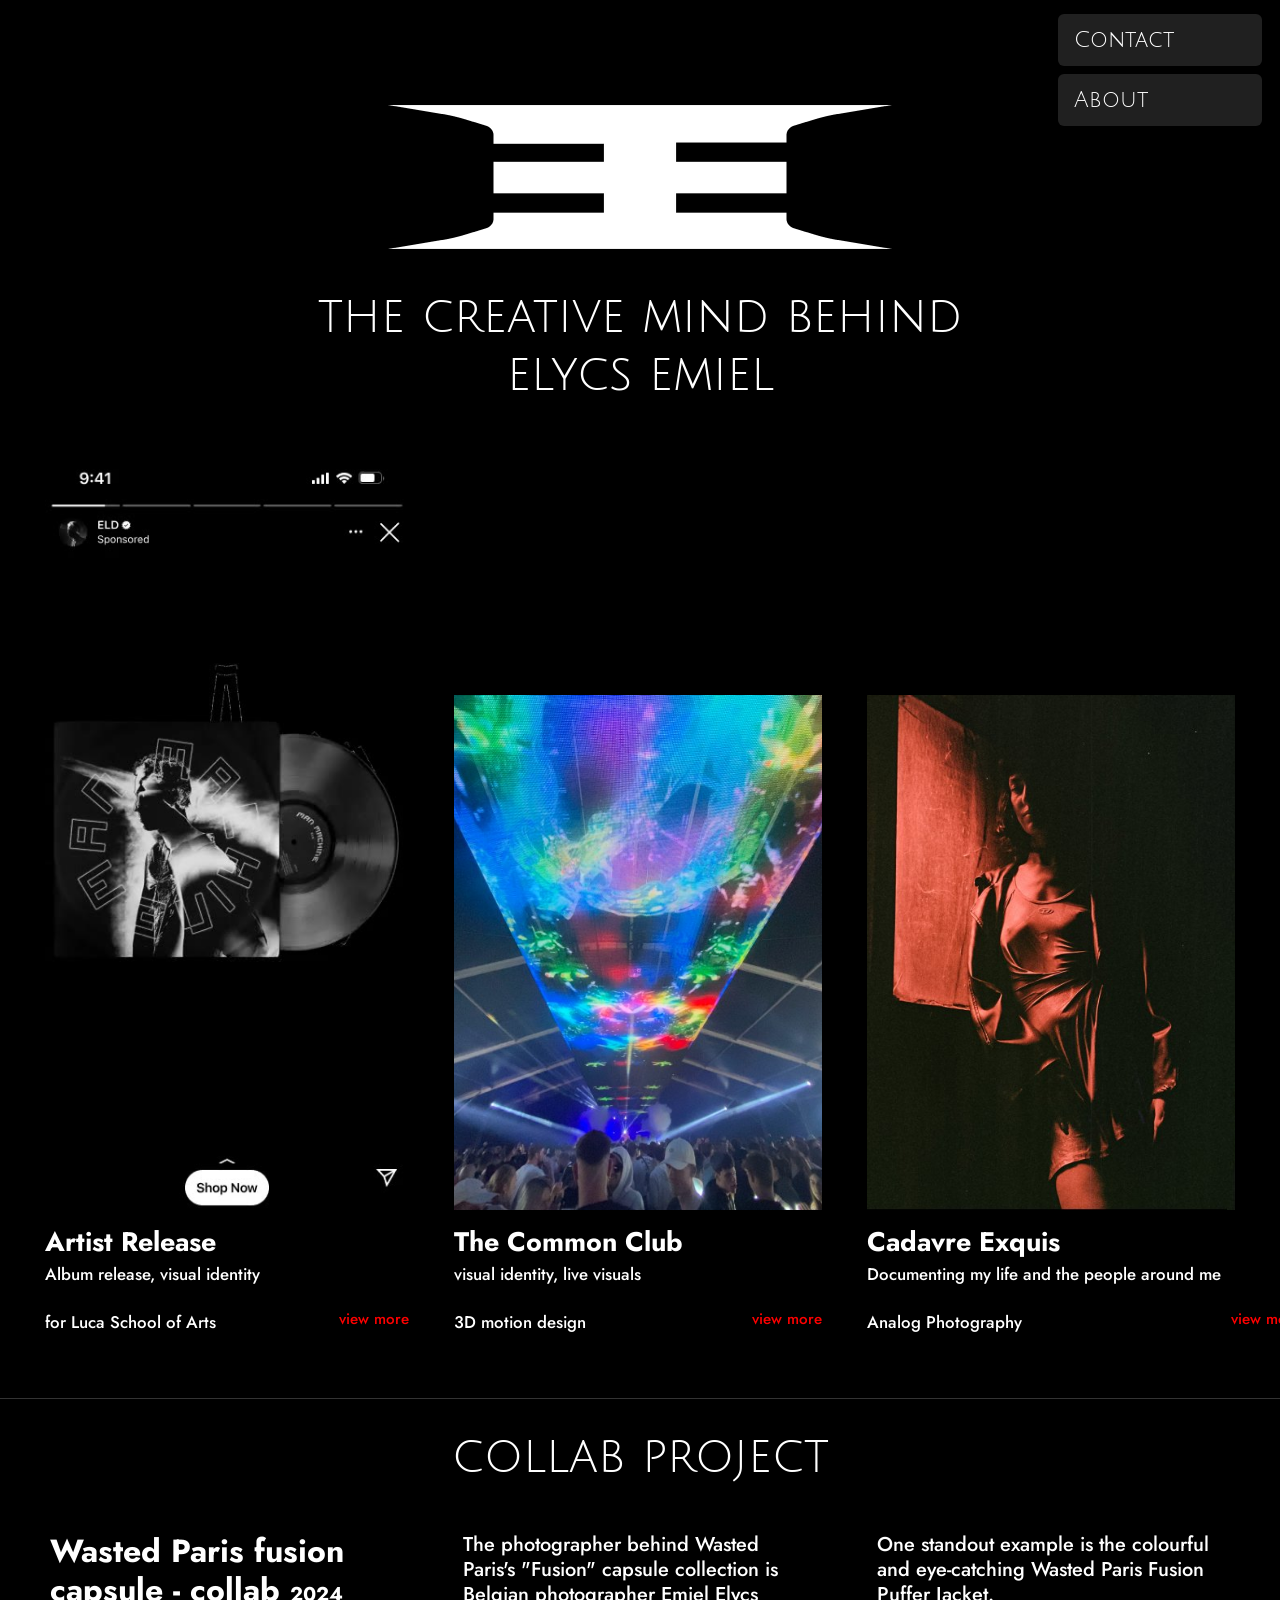
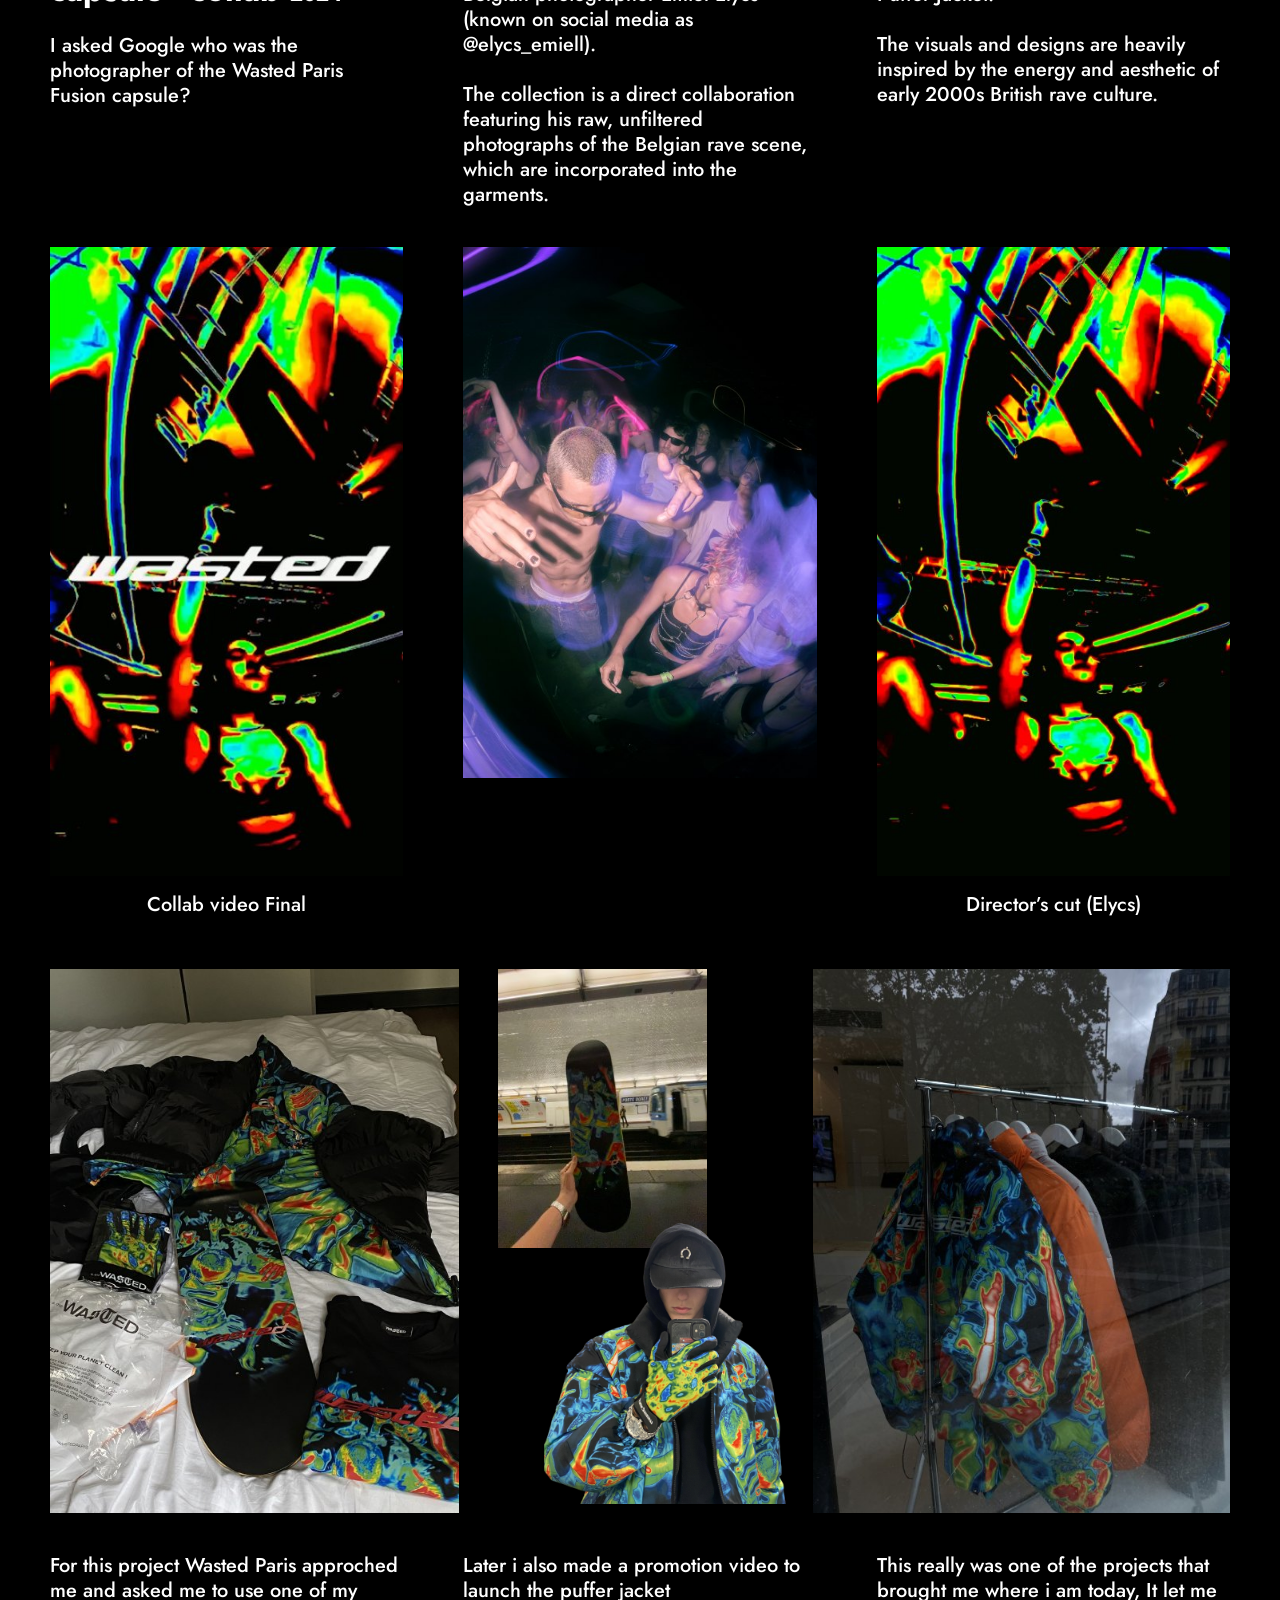
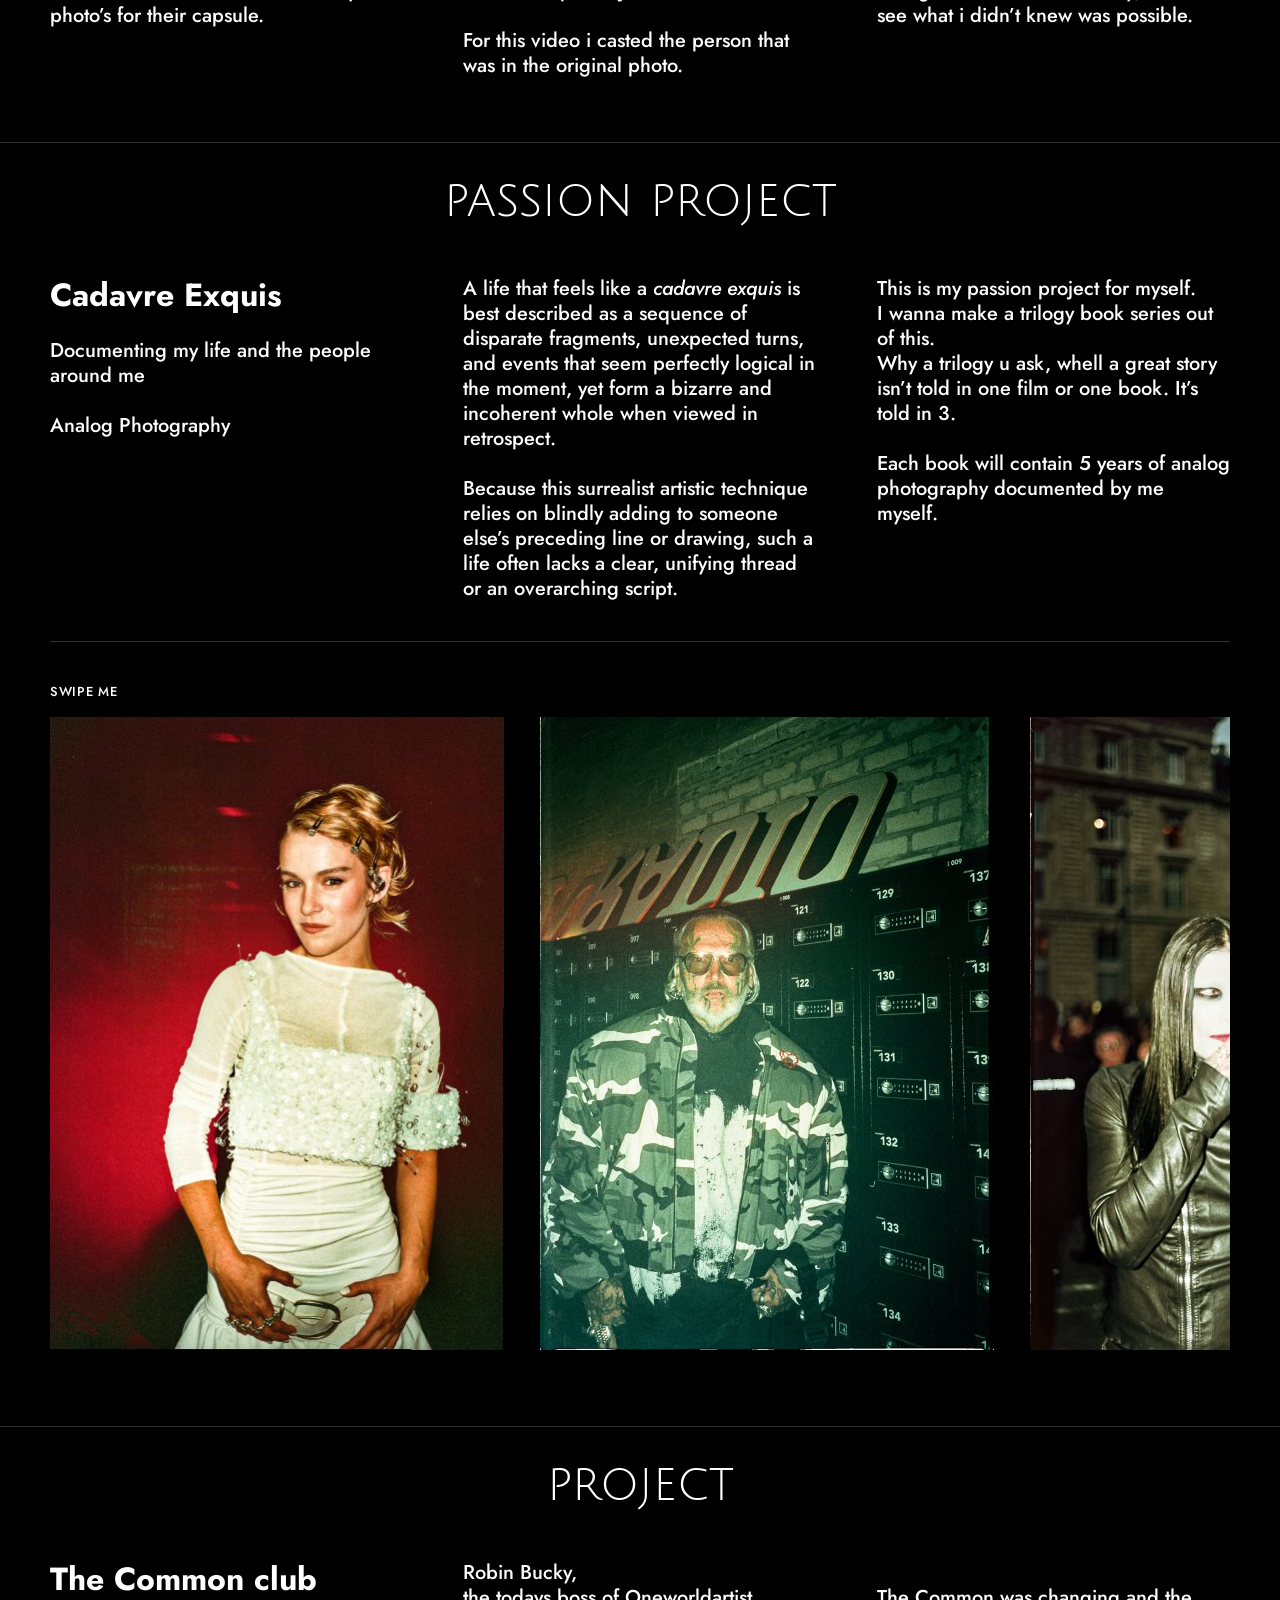
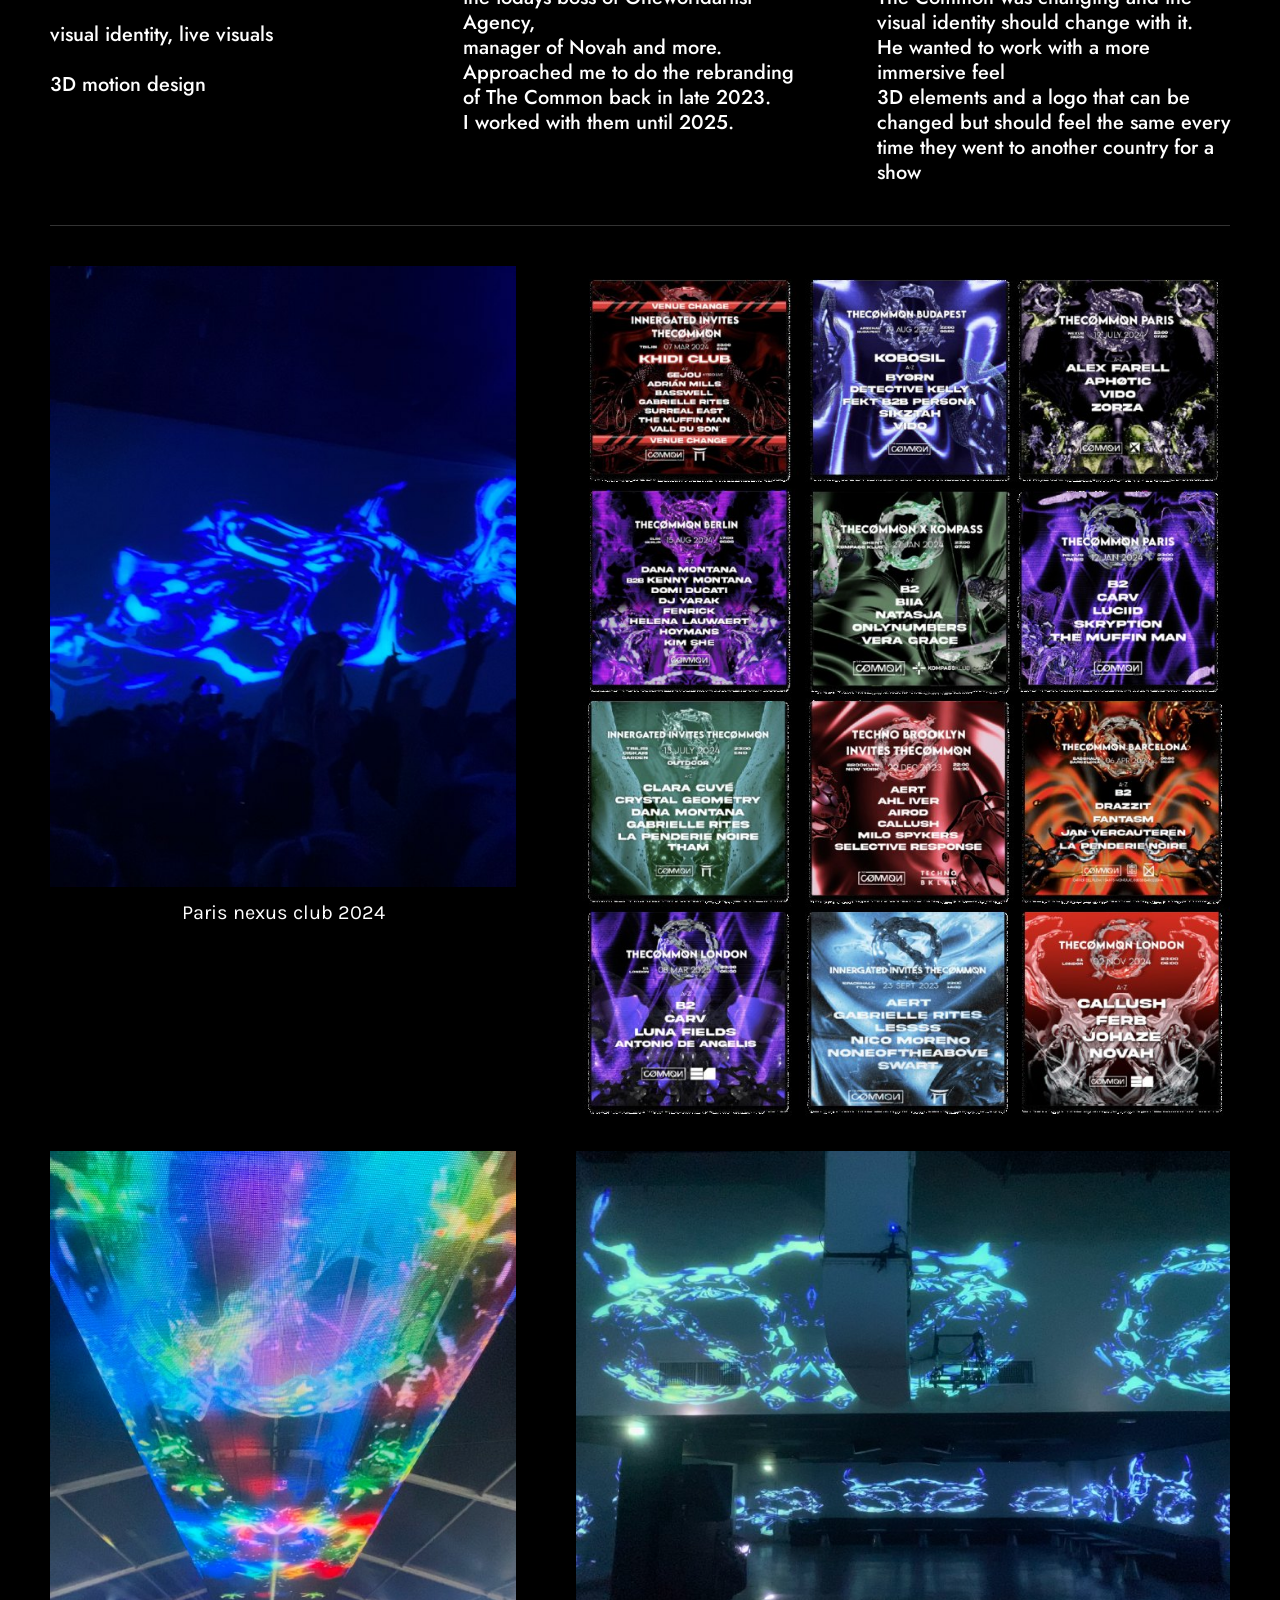
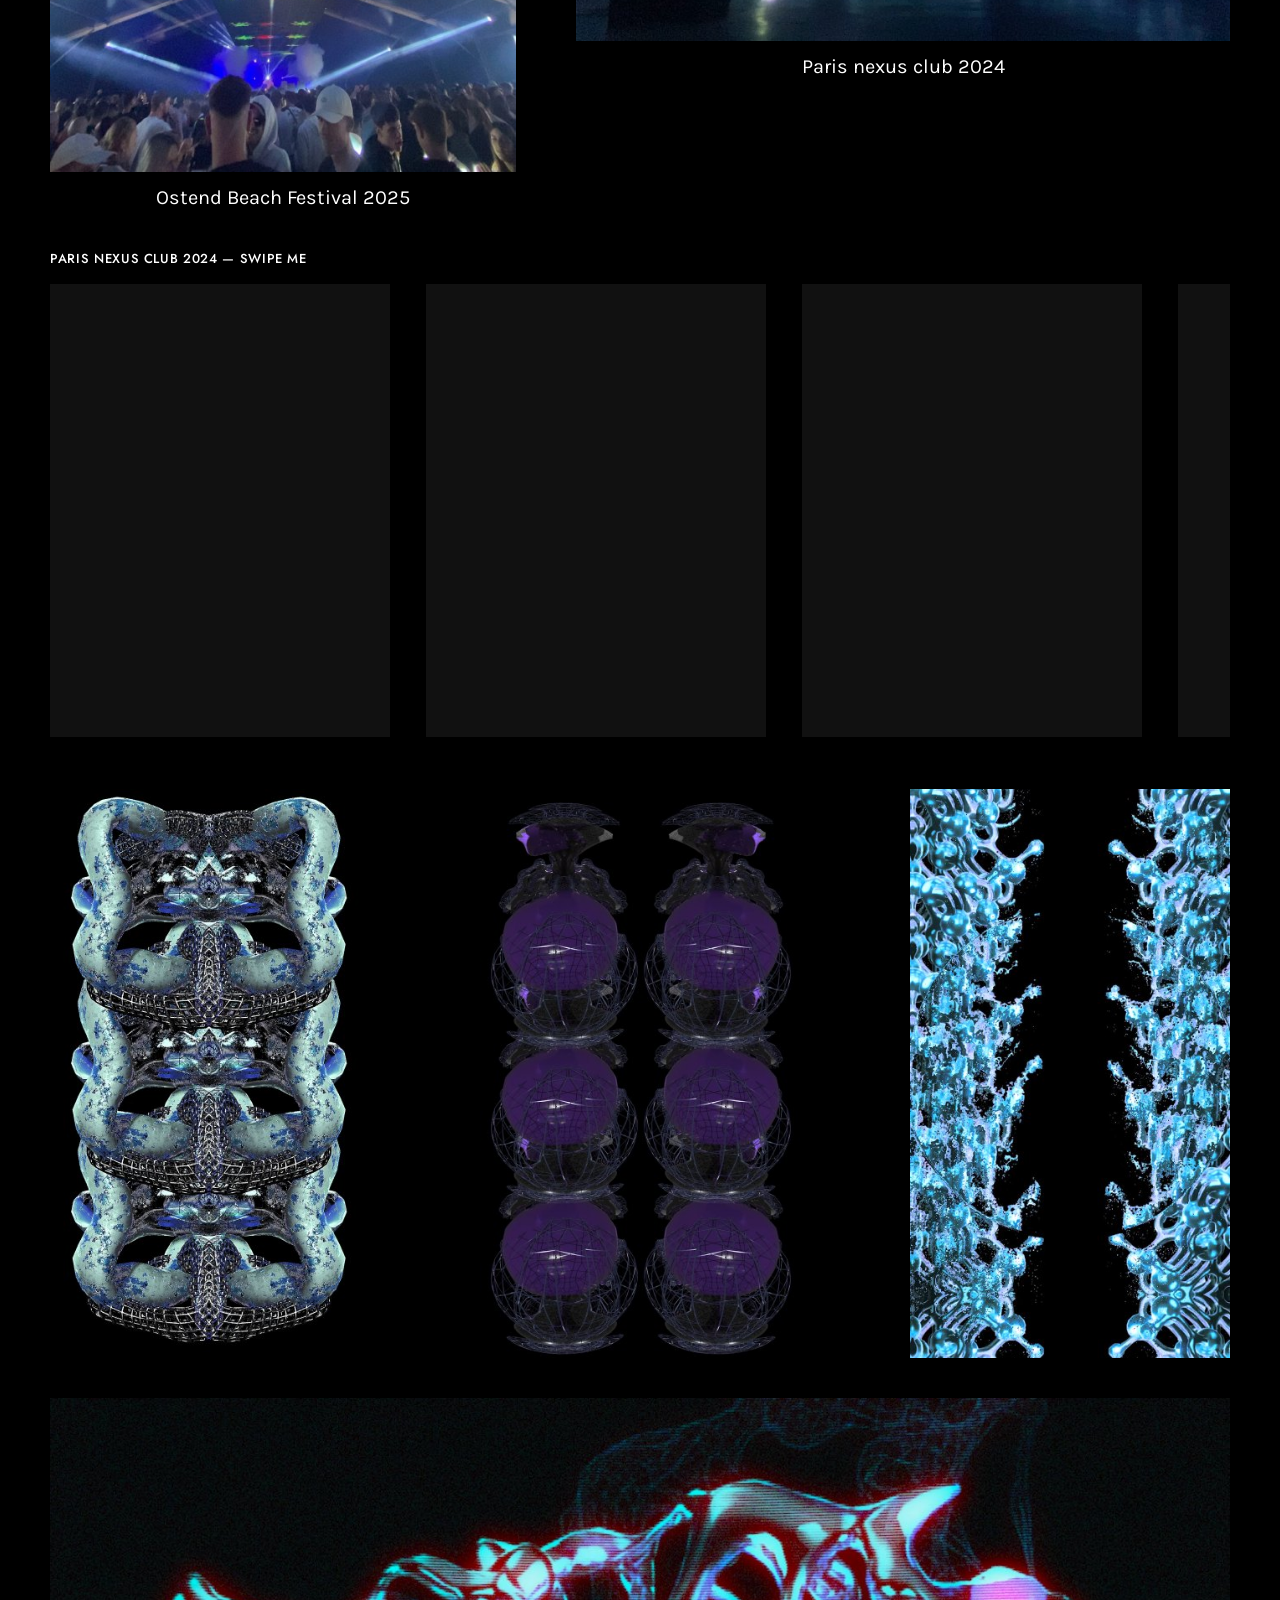
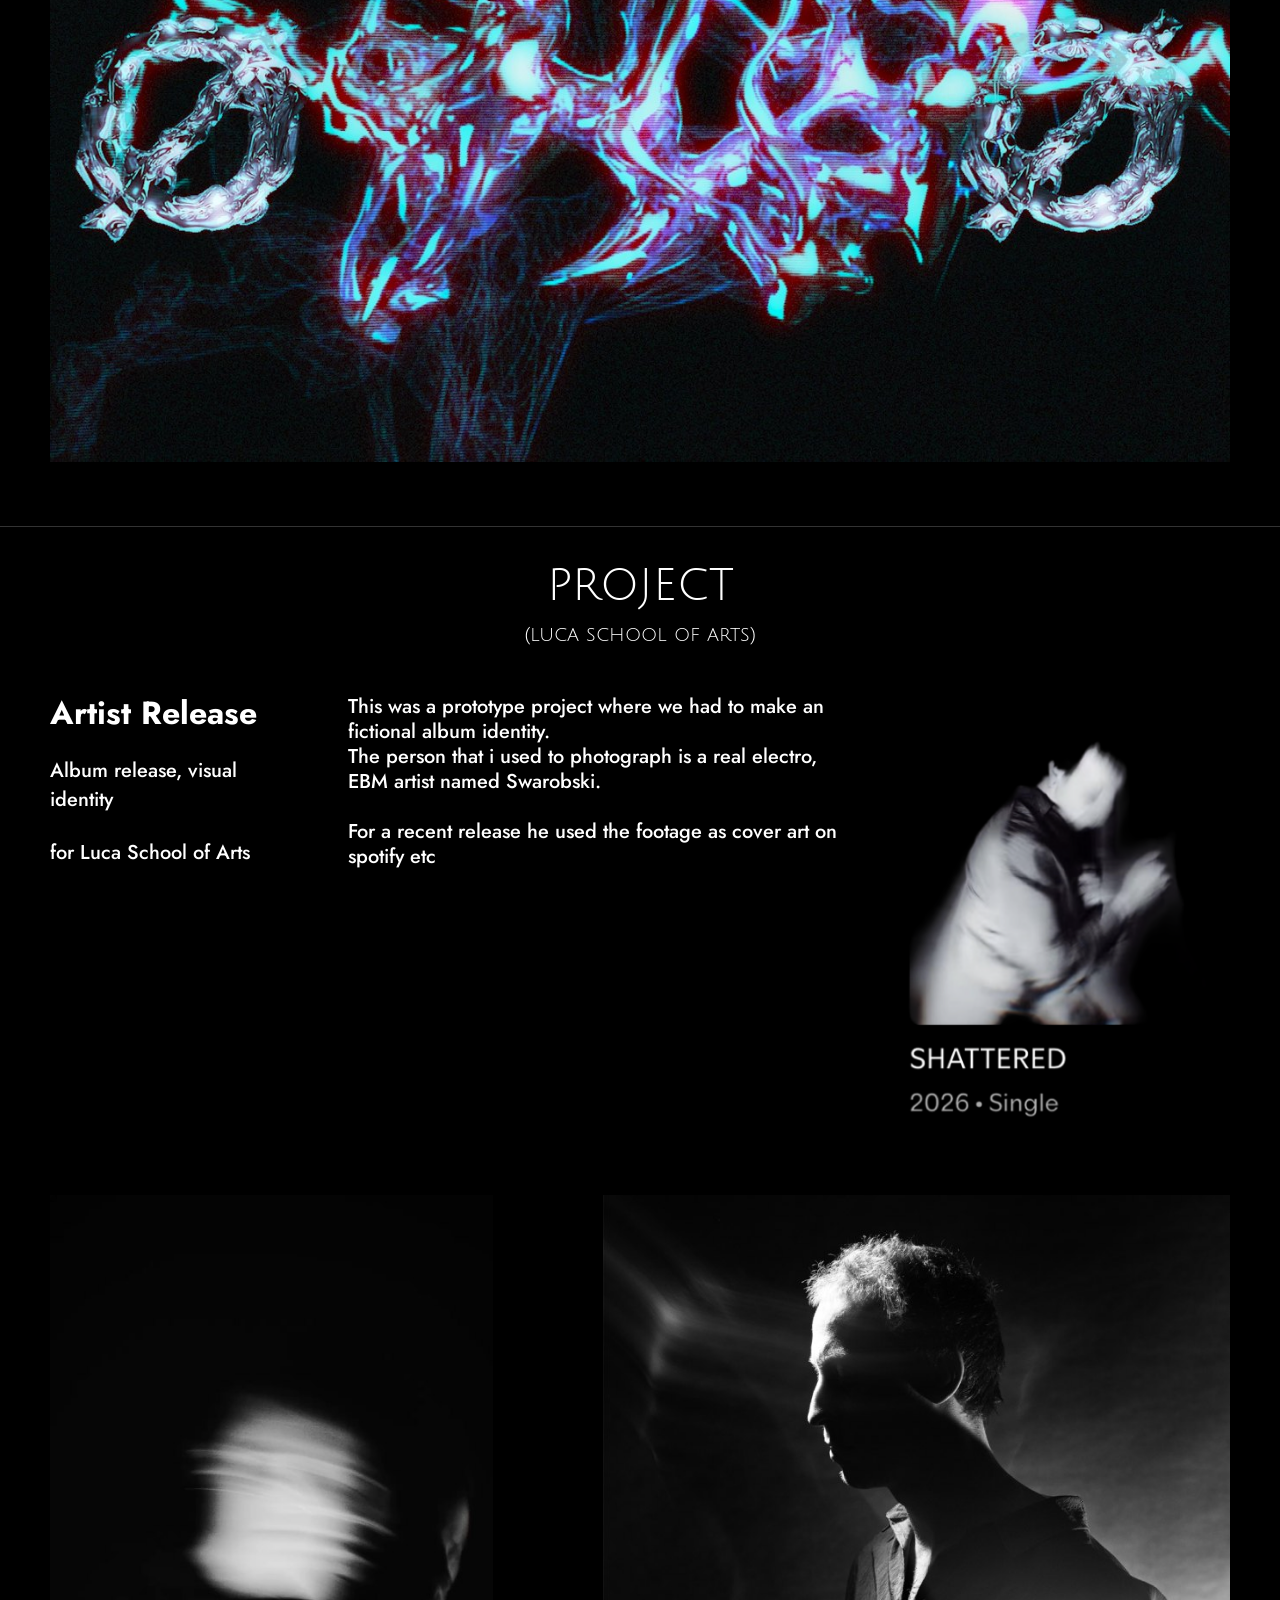
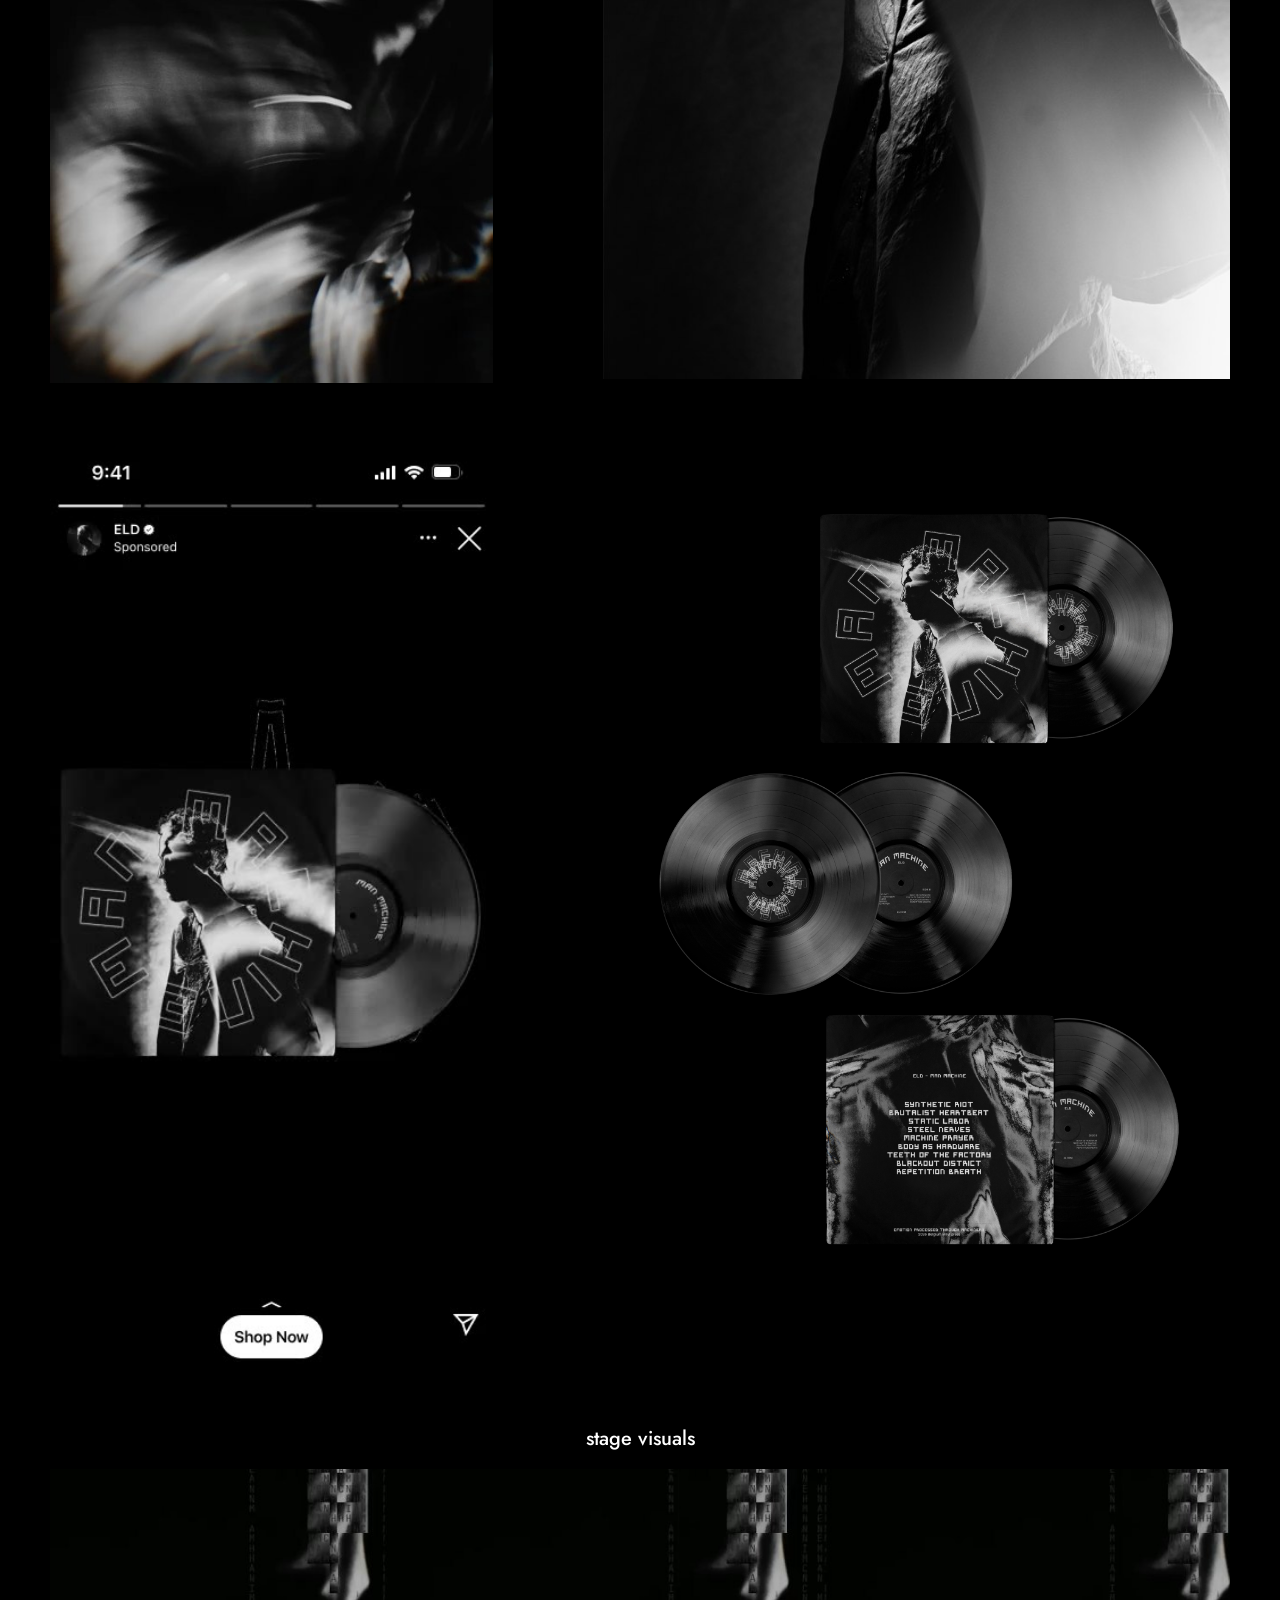
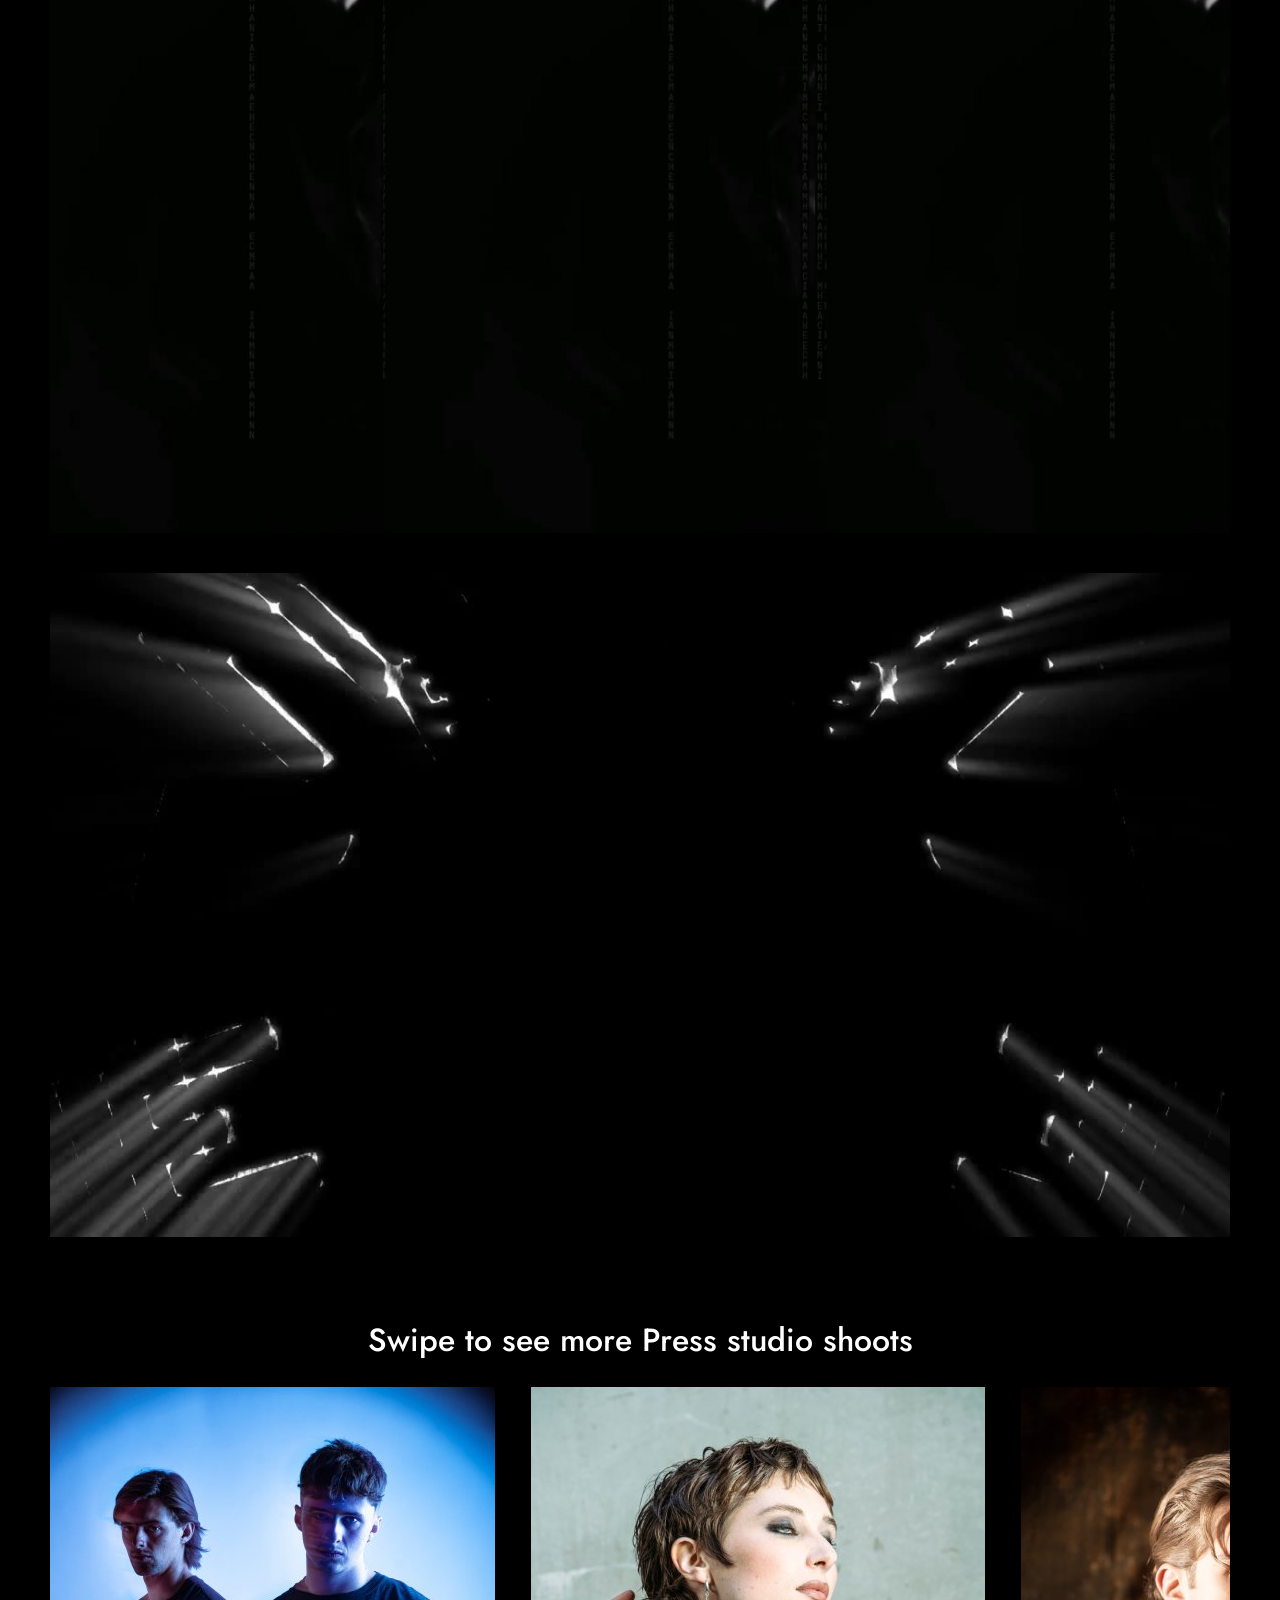
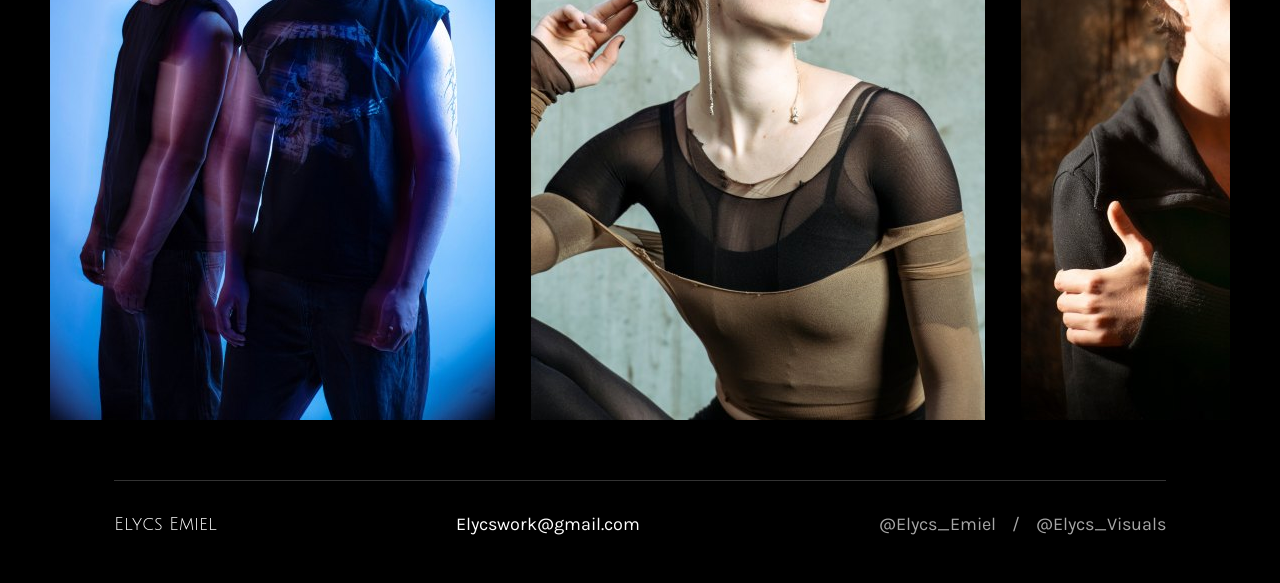
==== commit d6ca987b: "Slow auto-scroll for press studio shoots carousel Co-Authored-By: Claude Opus 5.5 <noreply@anthropic" ====
--- a/index.html
+++ b/index.html
@@ -250,7 +250,7 @@
         <video class="stage" style="margin-top:40px" src="video/stage-visual1.mp4" poster="img/stage-visual1.jpg" autoplay muted loop playsinline preload="metadata" aria-label="Stage visual 1"></video>
 
         <p class="studio-title">Swipe to see more Press studio shoots</p>
-        <div class="carousel">
+        <div class="carousel" data-autoscroll>
           <img src="img/studio-1.jpg" alt="Press studio shoot 1" loading="lazy">
           <img src="img/studio-2.jpg" alt="Press studio shoot 2" loading="lazy">
           <img src="img/studio-3.jpg" alt="Press studio shoot 3" loading="lazy">
--- a/css/style.css
+++ b/css/style.css
@@ -324,3 +324,6 @@
 .common-grid figure:last-child video { aspect-ratio: 4 / 3; }
 .video-row video { flex: 0 0 auto; width: 340px; aspect-ratio: 3 / 4; object-fit: cover; scroll-snap-align: start; }
 @media (max-width: 800px) { .video-row video { width: 70vw; } }
+
+/* Auto-scrolling carousel */
+.carousel.auto { scroll-snap-type: none; scroll-behavior: auto; }
